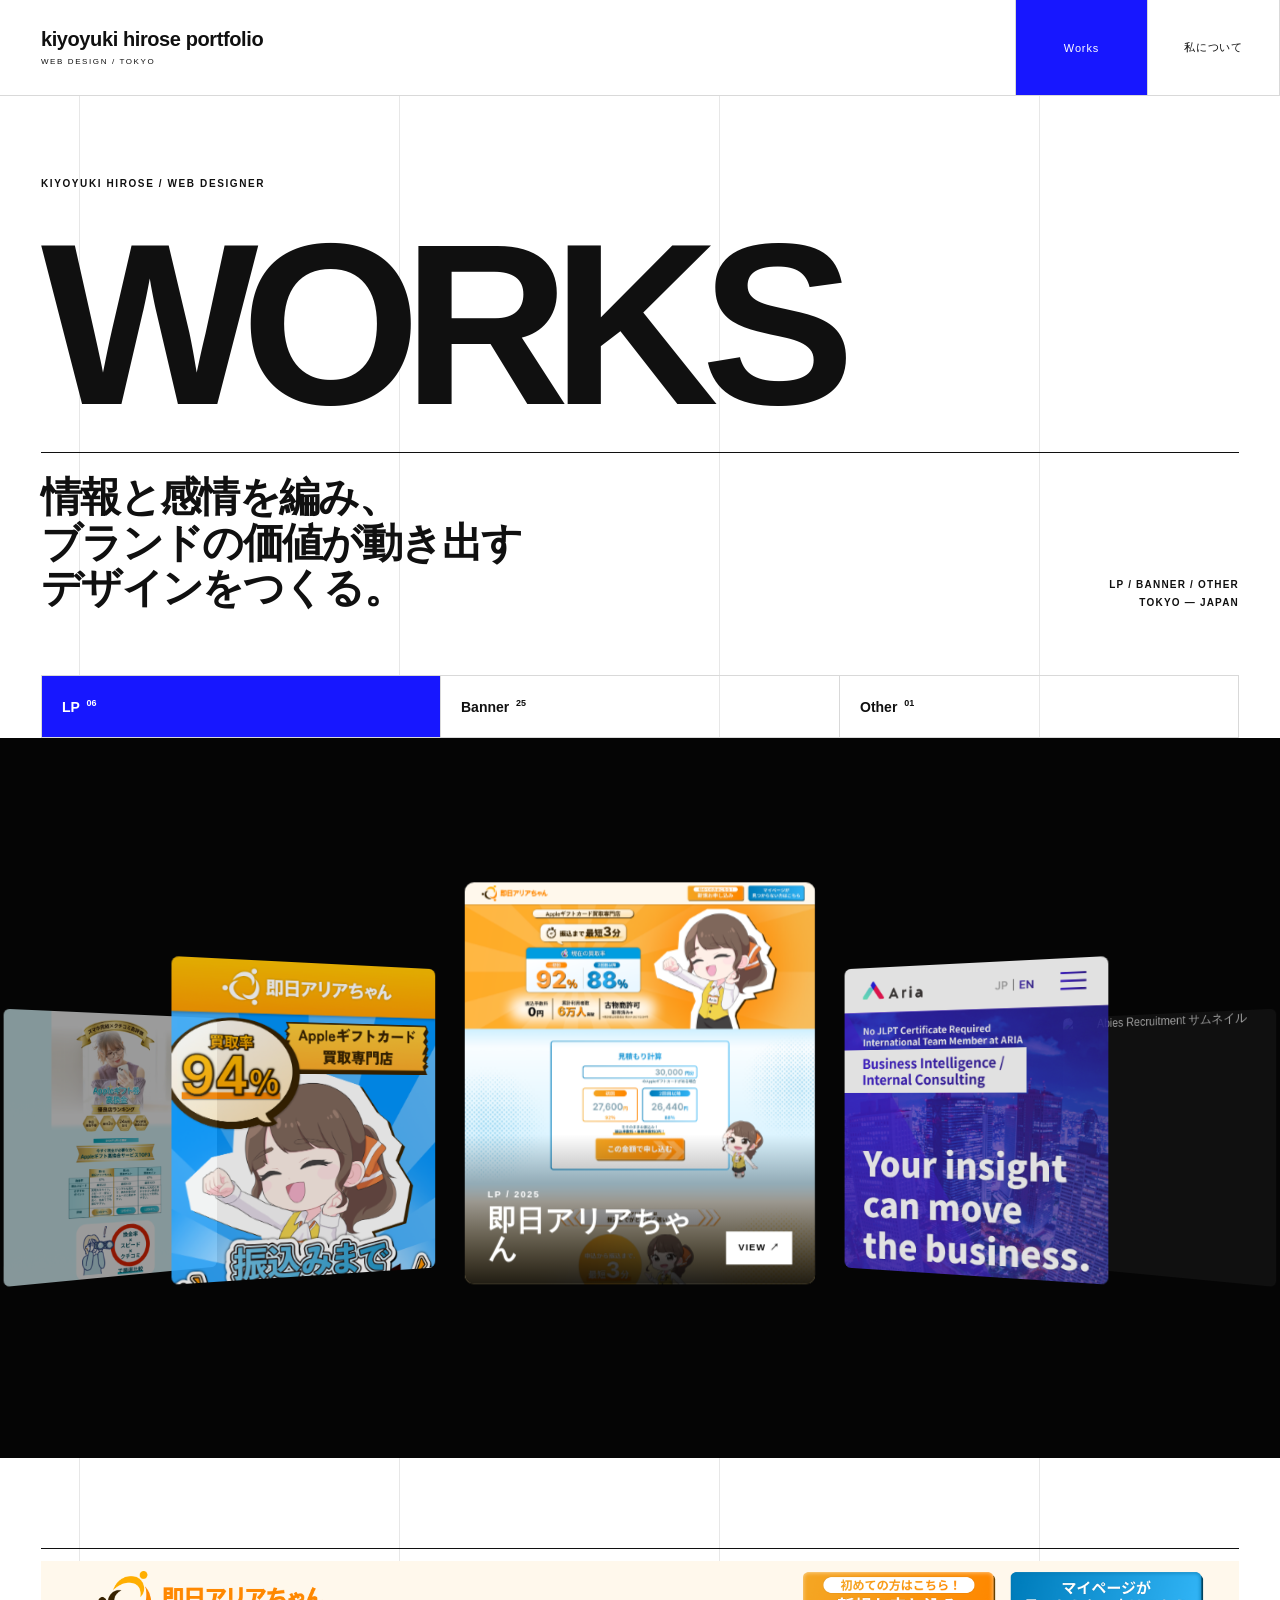
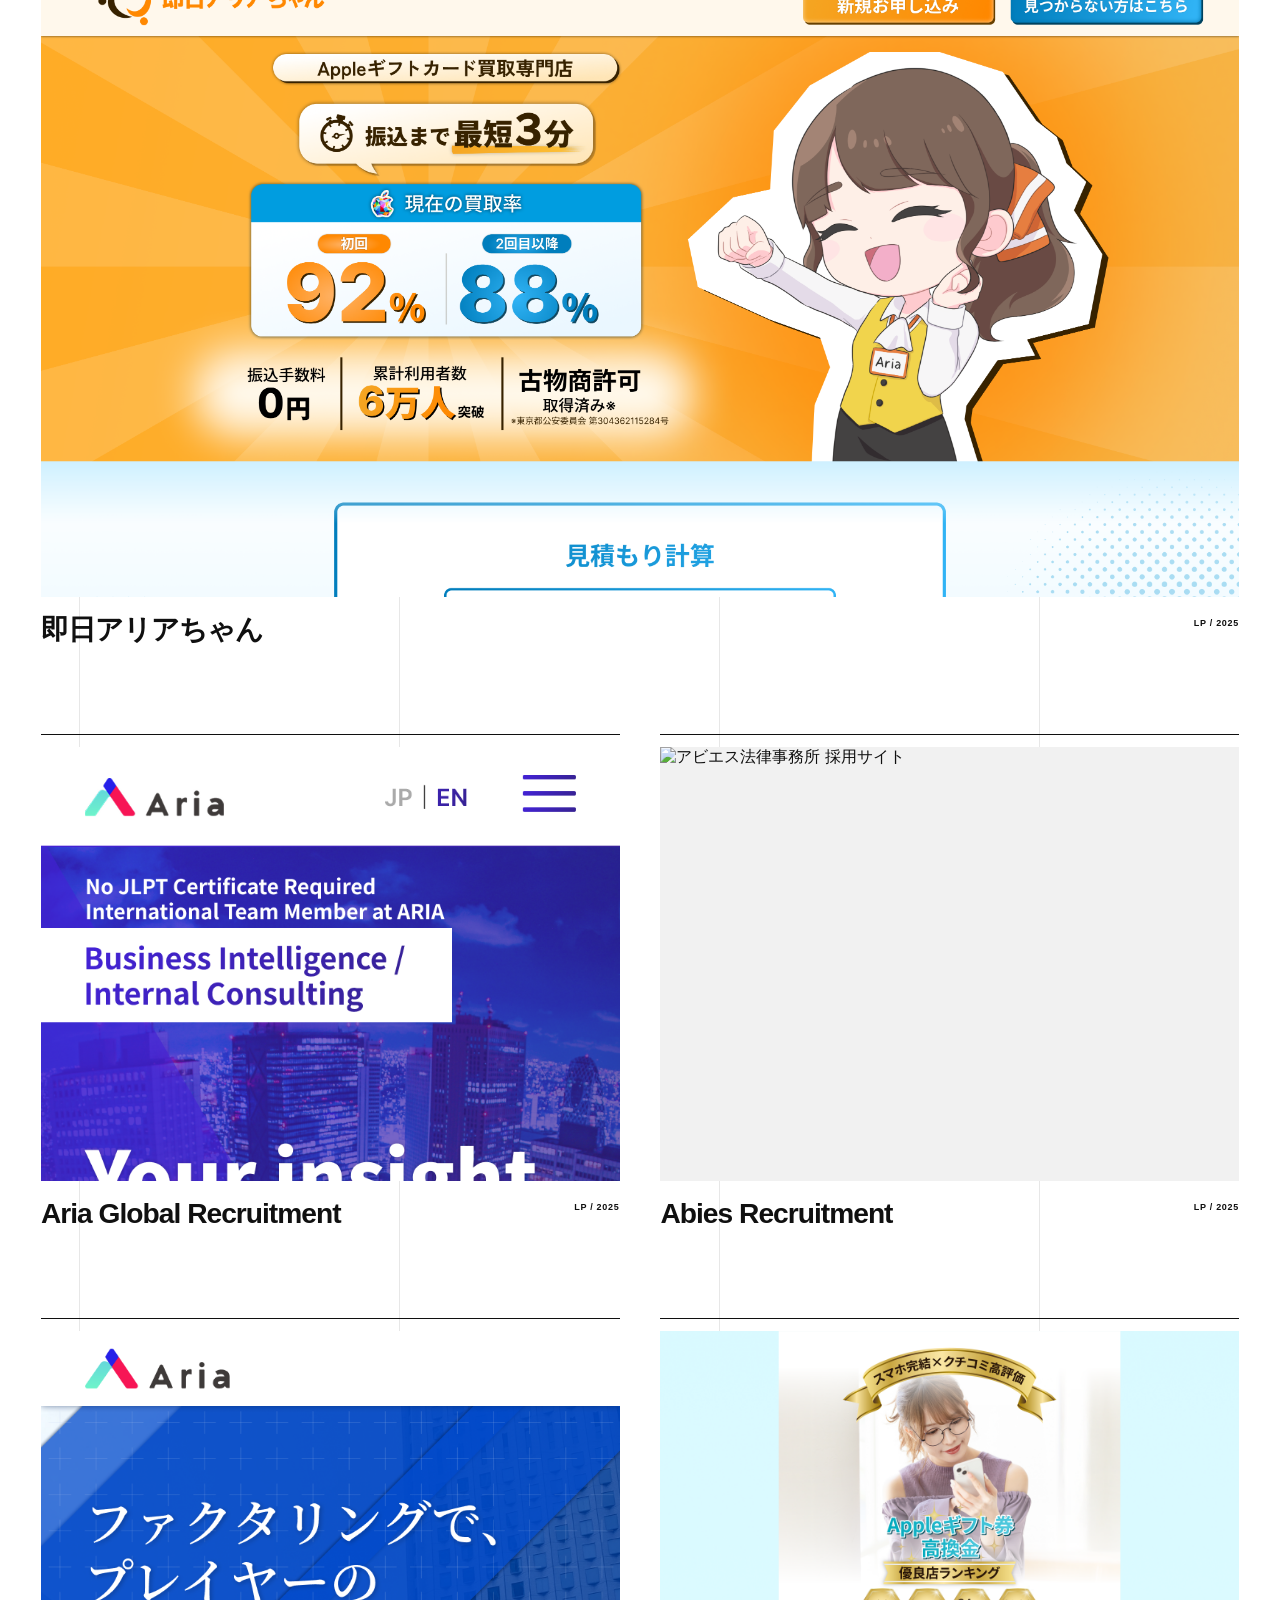
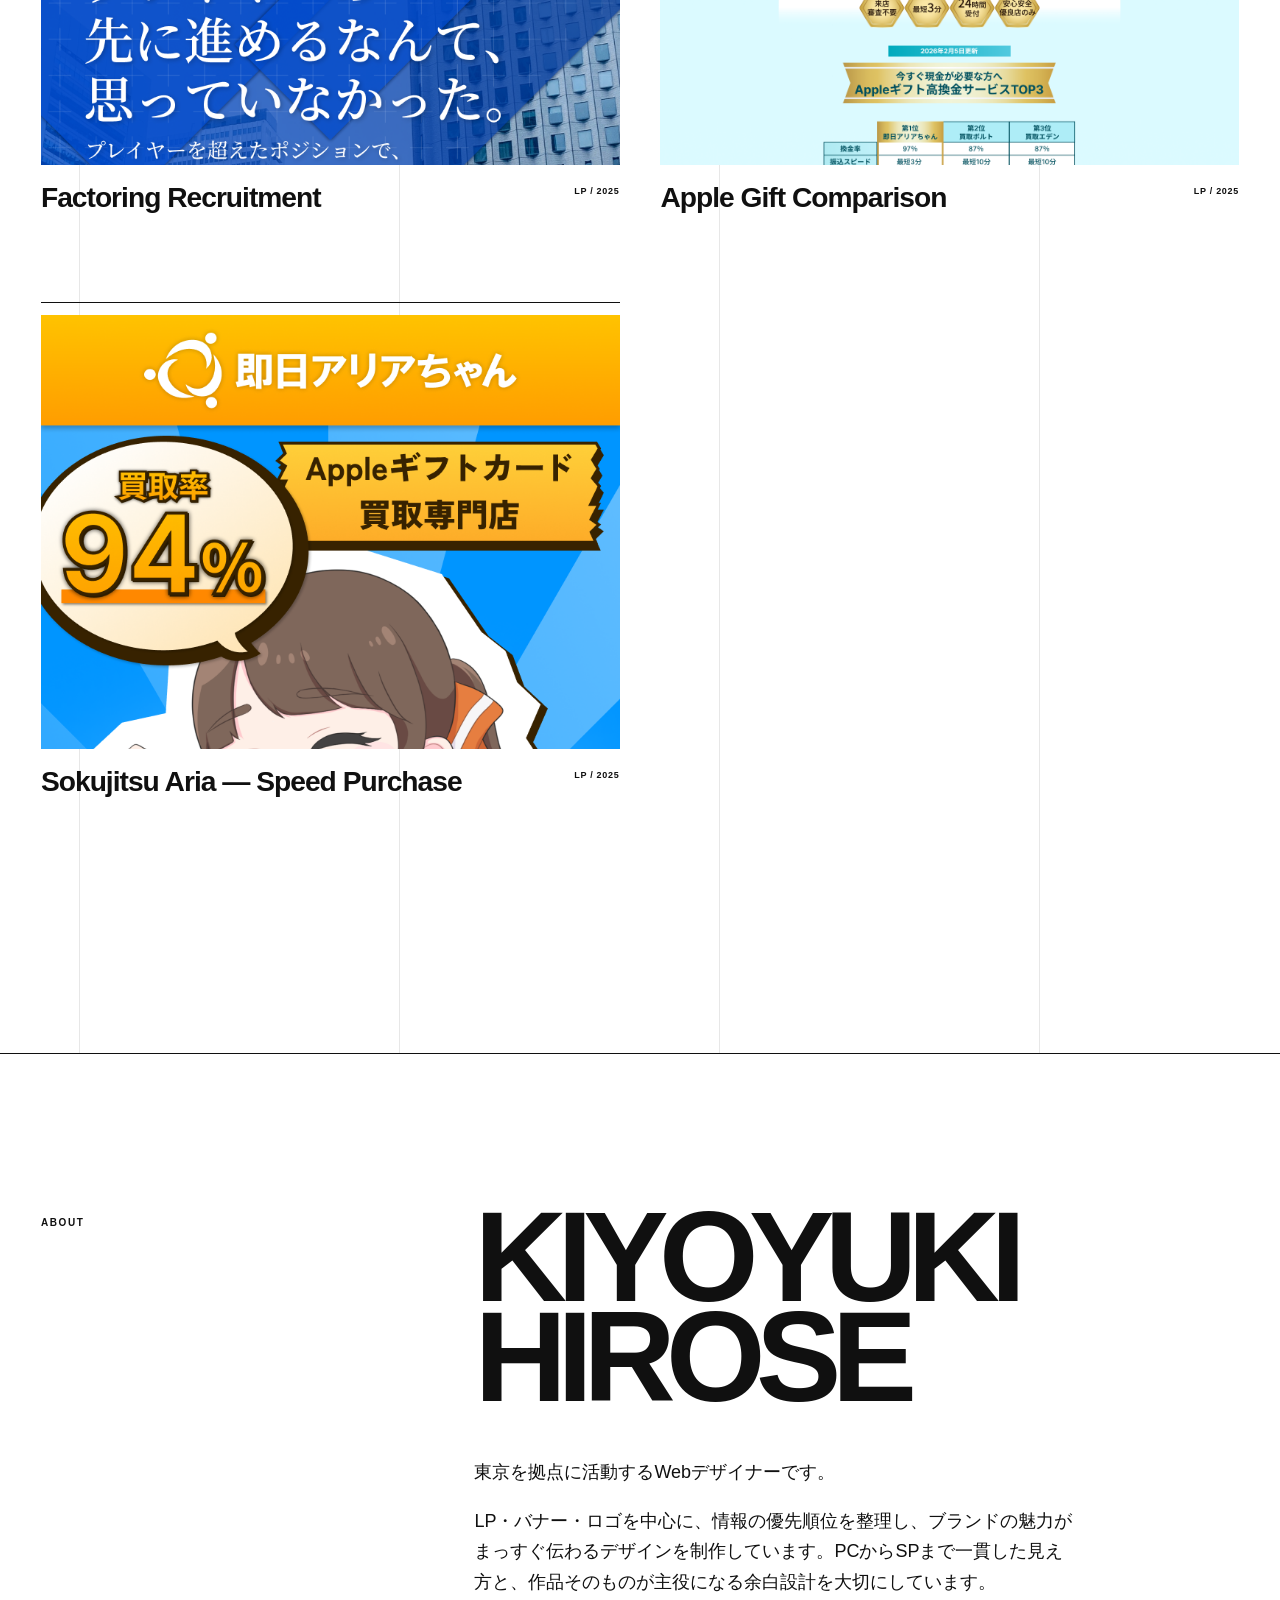
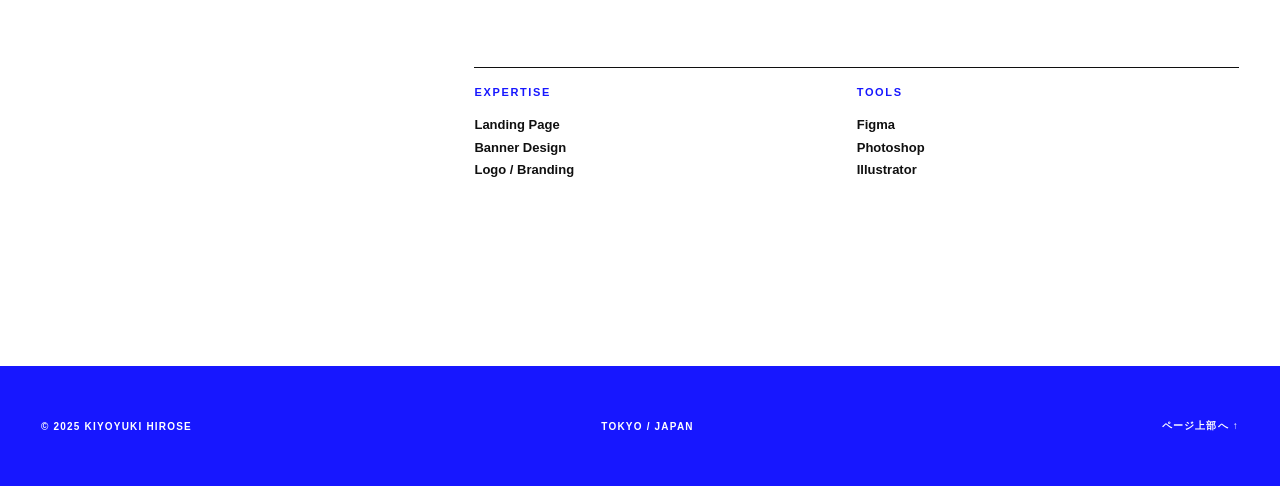
==== index.html @ 4542947b "Correct carousel perspective direction" ====
<!doctype html>
<html lang="ja">
<head>
  <meta charset="UTF-8">
  <meta name="viewport" content="width=device-width,initial-scale=1">
  <meta name="description" content="Kiyoyuki Hirose — Web Designer。LP・バナー・ロゴの制作実績。">
  <title>Kiyoyuki Hirose — Works</title>
  <link rel="stylesheet" href="assets/style.css?v=20260819-1">
</head>
<body id="top">
  <header class="site-header">
    <a class="wordmark" href="index.html">kiyoyuki hirose portfolio</a>
    <button class="menu-btn" aria-expanded="false" aria-controls="nav">メニュー</button>
    <nav id="nav"><a aria-current="page" href="#works">Works</a><a href="#about">私について</a></nav>
  </header>

  <main>
    <section class="page-title home-works-title" id="works">
      <p class="eyebrow">KIYOYUKI HIROSE / WEB DESIGNER</p>
      <h1>Works</h1>
      <div class="works-manifesto"><p>情報と感情を編み、<br>ブランドの価値が動き出す<br>デザインをつくる。</p><span>LP / BANNER / OTHER<br>TOKYO — JAPAN</span></div>
      <div class="filters" aria-label="作品カテゴリ">
        <button data-filter="lp">LP <sup>06</sup></button>
        <button type="button" data-show-banner aria-pressed="false">Banner <sup>25</sup></button>
        <button data-filter="other">Other <sup>01</sup></button>
      </div>
    </section>

    <section class="kinetic-showcase" data-kinetic-showcase aria-label="注目の制作実績"></section>

    <section class="work-grid" aria-label="制作実績一覧">
      <a class="work-card wide" data-category="lp" href="project.html"><div class="visual visual-lp"><img src="assets/images/apple-gift-lp-pc.png" alt="即日アリアちゃん ランディングページ"></div><div class="work-meta"><h2>即日アリアちゃん</h2><p>LP / 2025</p></div></a>
      <a class="work-card" data-category="lp" href="project-aria.html"><div class="visual visual-lp visual-aria-thumb"><img src="assets/images/aria-recruit-en.png" alt="Aria 外国人向け採用ランディングページ"></div><div class="work-meta"><h2>Aria Global Recruitment</h2><p>LP / 2025</p></div></a>
      <a class="work-card" data-category="banner" href="banner.html"><div class="visual visual-image"><img src="assets/images/law-office-banner.png" alt="アビエス法律事務所 バナー制作"></div><div class="work-meta"><h2>Abies Law Office</h2><p>Banner / 2025</p></div></a>
      <a class="work-card" data-category="lp" href="project-abies.html"><div class="visual visual-lp visual-abies-thumb"><img src="assets/images/abies-careers-top-pc.png" alt="アビエス法律事務所 採用サイト"></div><div class="work-meta"><h2>Abies Recruitment</h2><p>LP / 2025</p></div></a>
      <a class="work-card" data-category="lp" href="project-factoring.html"><div class="visual visual-lp"><img src="assets/images/aria-factoring-sp.png" alt="ファクタリング事業 採用LP"></div><div class="work-meta"><h2>Factoring Recruitment</h2><p>LP / 2025</p></div></a>
      <a class="work-card" data-category="lp" href="project-ranking.html"><div class="visual visual-lp"><img src="assets/images/apple-ranking-pc.png" alt="Appleギフト券買取サイト比較ランキングLP"></div><div class="work-meta"><h2>Apple Gift Comparison</h2><p>LP / 2025</p></div></a>
      <a class="work-card" data-category="lp" href="project-apple-speed.html"><div class="visual visual-lp"><img src="assets/images/apple-speed-sp.png" alt="即日アリアちゃん 最短3分買取LP"></div><div class="work-meta"><h2>Sokujitsu Aria — Speed Purchase</h2><p>LP / 2025</p></div></a>
      <a class="work-card" data-category="banner" href="banner.html"><div class="visual visual-jewelry"><span>LINE<br>OF LIGHT</span><small>ATELIER N°8</small></div><div class="work-meta"><h2>Banner Collection</h2><p>Banner / 2024</p></div></a>
      <a class="work-card" data-category="other" href="#about"><div class="visual visual-logo"><span>O / A</span><small>LOGO / OTHER</small></div><div class="work-meta"><h2>Logo / Other</h2><p>Other / 2022</p></div></a>
    </section>
    <section class="inline-banner-collection" id="banner-collection" data-inline-banner-collection hidden aria-label="Banner Collection"></section>

    <section class="section about home-about" id="about">
      <p class="eyebrow">ABOUT</p>
      <div>
        <h2>Kiyoyuki<br>Hirose</h2>
        <p>東京を拠点に活動するWebデザイナーです。</p>
        <p>LP・バナー・ロゴを中心に、情報の優先順位を整理し、ブランドの魅力がまっすぐ伝わるデザインを制作しています。PCからSPまで一貫した見え方と、作品そのものが主役になる余白設計を大切にしています。</p>
        <dl>
          <div><dt>EXPERTISE</dt><dd>Landing Page<br>Banner Design<br>Logo / Branding</dd></div>
          <div><dt>TOOLS</dt><dd>Figma<br>Photoshop<br>Illustrator</dd></div>
        </dl>
      </div>
    </section>
  </main>

  <footer><p>© 2025 KIYOYUKI HIROSE</p><p>TOKYO / JAPAN</p><a href="#top">ページ上部へ ↑</a></footer>
  <script src="assets/kinetic-showcase.js"></script>
  <script src="assets/banner-collection.js"></script>
  <script src="assets/script.js"></script>
</body>
</html>
---- assets/style.css ----
@import url('https://fonts.googleapis.com/css2?family=DM+Sans:wght@300;400;500&family=Italiana&display=swap');
:root{--paper:#f4f2ed;--ink:#121212;--line:#c8c5bd;--serif:'Italiana',serif;--sans:'DM Sans','Helvetica Neue',sans-serif}*{box-sizing:border-box}html{scroll-behavior:smooth}body{margin:0;background:var(--paper);color:var(--ink);font-family:var(--sans);font-weight:300}a{color:inherit;text-decoration:none}button{color:inherit;font:inherit}.site-header{height:88px;display:flex;align-items:center;justify-content:space-between;padding:0 3.2vw;border-bottom:1px solid var(--line);position:relative;z-index:20}.wordmark{font-size:13px;letter-spacing:.12em;font-weight:500}.site-header nav{display:flex;gap:36px;font-size:13px}.site-header nav a{position:relative}.site-header nav a:after{content:'';position:absolute;left:0;right:100%;bottom:-5px;border-bottom:1px solid;transition:.3s}.site-header nav a:hover:after,.site-header nav a[aria-current]:after{right:0}.menu-btn{display:none;border:0;background:none}.eyebrow{font-size:11px;letter-spacing:.18em;text-transform:uppercase}.hero{min-height:calc(100vh - 88px);padding:8vh 3.2vw 4vh;display:flex;flex-direction:column;justify-content:space-between}.hero h1,.page-title h1,.project-head h1{font-family:var(--serif);font-weight:400;font-size:clamp(76px,11.2vw,180px);line-height:.78;letter-spacing:-.045em;margin:0}.hero h1 em,.project-head h1 em,.banner-title h1 em,.contact h2 em{font-weight:400}.hero-foot{display:flex;justify-content:space-between;align-items:end;font-size:14px;line-height:1.7}.hero-foot span{text-align:right;font-size:11px;letter-spacing:.08em}.section{padding:14vh 3.2vw}.section-head{display:flex;justify-content:space-between;align-items:end;margin-bottom:44px}.section-head h2{font:400 clamp(34px,4vw,60px)/1 var(--serif);margin:0}.text-link{font-size:12px;border-bottom:1px solid;padding-bottom:4px}.visual{position:relative;overflow:hidden;display:flex;align-items:center;justify-content:center;min-height:300px;transition:filter .4s}.featured-work:hover .visual,.work-pair a:hover .visual,.work-card:hover .visual{filter:brightness(.92)}.visual span{font-family:var(--serif);font-size:clamp(58px,9vw,150px);line-height:.8;letter-spacing:-.04em}.visual small{position:absolute;bottom:7%;left:6%;font-size:10px;letter-spacing:.22em}.visual-cosme{background:#d8cdc0;color:#27221d}.visual-hotel{background:#222321;color:#e9e5db}.visual-fashion{background:#b7bdad;color:#141714;justify-content:flex-start;padding-left:9%}.visual-food{background:#8f3028;color:#f0dfc7}.visual-jewelry{background:#d2c7a4;color:#29241e}.visual-logo{background:#ece9e1;color:#1b1b1b;border:1px solid var(--line)}.featured-work .visual{aspect-ratio:16/8}.work-meta{display:flex;justify-content:space-between;align-items:baseline;padding:15px 0 50px}.work-meta h2,.work-meta h3{font:400 20px var(--serif);margin:0}.work-meta p{font-size:11px;letter-spacing:.08em}.work-pair{display:grid;grid-template-columns:1.1fr .9fr;gap:2vw}.work-pair .visual{aspect-ratio:4/3}.about{border-top:1px solid var(--line);display:grid;grid-template-columns:1fr 2fr;gap:4vw}.about h2{font:400 clamp(52px,7vw,110px)/.9 var(--serif);margin:0 0 50px}.about>div>p{max-width:600px;font-size:15px;line-height:2}.about dl{display:grid;grid-template-columns:1fr 1fr;margin-top:70px;border-top:1px solid var(--line)}.about dl div{padding-top:18px}.about dt{font-size:11px;text-transform:uppercase;letter-spacing:.15em}.about dd{margin:16px 0;font-size:13px;line-height:1.7}.contact{background:#121212;color:#eeeae1;padding:12vh 3.2vw}.contact h2{font:400 clamp(52px,9vw,140px)/.85 var(--serif);margin:70px 0}.contact>a{font-size:clamp(18px,2vw,30px);border-bottom:1px solid}.contact-note{font-size:12px;margin-top:35px;color:#a9a69f}footer{display:grid;grid-template-columns:1fr 1fr auto;padding:35px 3.2vw;font-size:10px;letter-spacing:.12em;border-top:1px solid var(--line)}.page-title{padding:14vh 3.2vw 8vh}.page-title h1{margin:5vh 0 8vh}.filters{display:flex;gap:30px;border-bottom:1px solid var(--line)}.filters button,.device-switch button{border:0;background:none;padding:15px 0;cursor:pointer;opacity:.45}.filters button.active,.device-switch button.active{opacity:1;border-bottom:1px solid}.filters sup{font-size:8px}.work-grid{padding:0 3.2vw 12vh;display:grid;grid-template-columns:1fr 1fr;gap:2vw}.work-card.wide{grid-column:1/-1}.work-card .visual{aspect-ratio:4/3}.work-card.wide .visual{aspect-ratio:2/1}.work-card.hidden{display:none}.project-head{padding:13vh 3.2vw 7vh}.project-head h1{font-size:clamp(65px,9vw,140px);line-height:.85;margin:5vh 0}.project-facts{display:grid;grid-template-columns:repeat(3,1fr);max-width:800px;margin-left:auto;border-top:1px solid var(--line);padding-top:16px}.project-facts span{font-size:9px;text-transform:uppercase;letter-spacing:.15em}.project-facts p{font-size:12px;line-height:1.6}.project-hero{height:78vh}.case-text{padding:14vh 3.2vw;display:grid;grid-template-columns:1.3fr 1fr;gap:10vw}.case-text h2{font:400 clamp(35px,4vw,60px)/1.15 var(--serif)}.case-text h3{font-size:11px;text-transform:uppercase;letter-spacing:.15em;margin:0 0 15px;border-top:1px solid var(--line);padding-top:15px}.case-text>div:last-child p{font-size:13px;line-height:1.9;margin:0 0 50px}.full-view{padding:10vh 3.2vw;background:#e8e5de}.device-switch{display:flex;gap:20px}.page-mock{width:100%;max-width:1200px;margin:auto;background:#f5f1e9;box-shadow:0 10px 50px #2222;transition:width .4s}.page-mock.sp{width:390px}.page-mock section{min-height:70vh;padding:8%;display:flex;flex-direction:column;justify-content:center;align-items:center;text-align:center;border-bottom:1px solid #bbb}.page-mock section:nth-child(1){background:#cfc2b3}.page-mock section:nth-child(2){background:#ede9df}.page-mock section:nth-child(3){background:#c3b4a0}.page-mock section:nth-child(4){background:#252521;color:white}.page-mock b{font:80px var(--serif)}.page-mock h3{font:400 clamp(35px,6vw,90px)/.9 var(--serif);margin:30px}.page-mock p,.page-mock small{font-size:10px;letter-spacing:.2em}.product-shape{width:120px;height:280px;border-radius:60px 60px 15px 15px;background:#eee5d8;border:1px solid #9f9384}.next-project{padding:10vh 3.2vw;display:flex;justify-content:space-between;align-items:center}.next-project span{font-size:10px;letter-spacing:.15em}.next-project a{font:400 clamp(40px,7vw,100px) var(--serif)}.next-project i{font:300 20px var(--sans)}.banner-title{display:grid;grid-template-columns:2fr 1fr;align-items:end}.banner-title .eyebrow{grid-column:1/-1}.banner-title h1{font-size:clamp(70px,10vw,150px);line-height:.8}.banner-title>p:last-child{font-size:13px;line-height:1.9;max-width:400px}.banner-grid{padding:0 3.2vw 12vh;display:grid;grid-template-columns:repeat(12,1fr);gap:2vw;align-items:start}.banner-item{border:0;padding:0;cursor:zoom-in;min-height:380px;position:relative;display:flex;align-items:center;justify-content:center;overflow:hidden}.banner-item span{font:400 clamp(45px,7vw,100px)/.8 var(--serif);text-align:left}.banner-item small{position:absolute;bottom:8%;left:8%;letter-spacing:.2em}.banner-item.tall{grid-column:span 7;aspect-ratio:4/5}.banner-item.square{grid-column:span 5;aspect-ratio:1}.banner-item.wide{grid-column:3/span 8;aspect-ratio:16/9}.banner-modal{width:min(1100px,92vw);max-height:90vh;padding:0;border:0;background:var(--paper);color:var(--ink)}.banner-modal::backdrop{background:#111c}.modal-close{position:fixed;right:4vw;top:3vh;background:none;color:white;border:0;z-index:3;cursor:pointer}.modal-visual{height:50vh;display:flex;align-items:center;justify-content:center}.modal-visual span{font:80px/.8 var(--serif)}.modal-copy{padding:45px}.modal-copy h2{font:400 clamp(30px,4vw,55px) var(--serif)}.modal-copy dl{display:grid;grid-template-columns:1fr 1fr;gap:25px}.modal-copy dl div{border-top:1px solid var(--line);padding-top:12px}.modal-copy dt{font-size:10px;letter-spacing:.15em}.modal-copy dd{font-size:13px;line-height:1.7;margin:10px 0}
@media(max-width:700px){.site-header{height:66px;padding:0 20px}.menu-btn{display:block}.site-header nav{display:none;position:absolute;top:66px;left:0;right:0;background:var(--paper);padding:30px 20px;border-bottom:1px solid;flex-direction:column}.site-header nav.open{display:flex}.hero{min-height:calc(100svh - 66px);padding:7vh 20px 25px}.hero h1{font-size:18.3vw;line-height:.82}.hero-foot{align-items:start}.hero-foot span{display:none}.section{padding:90px 20px}.section-head{align-items:start}.section-head h2{font-size:38px}.featured-work .visual,.work-pair .visual{aspect-ratio:4/5}.work-pair{grid-template-columns:1fr}.visual span{font-size:20vw}.work-meta{display:block;padding-bottom:35px}.work-meta h2,.work-meta h3{font-size:19px}.about{grid-template-columns:1fr;gap:40px}.about h2{font-size:15vw}.about dl{grid-template-columns:1fr}.contact{padding:90px 20px}.contact h2{font-size:15vw;margin:50px 0 70px}footer{padding:30px 20px;grid-template-columns:1fr auto}footer p:nth-child(2){display:none}.page-title{padding:90px 20px 50px}.page-title h1{font-size:24vw}.filters{gap:18px;overflow:auto}.filters button{white-space:nowrap}.work-grid{padding:0 20px 80px;grid-template-columns:1fr;gap:10px}.work-card.wide{grid-column:auto}.work-card .visual,.work-card.wide .visual{aspect-ratio:4/5}.project-head{padding:90px 20px 50px}.project-head h1{font-size:17vw}.project-facts{grid-template-columns:1fr 1fr;gap:20px}.project-facts div:last-child{display:none}.project-hero{height:70vh}.case-text{padding:90px 20px;grid-template-columns:1fr;gap:60px}.case-text h2{font-size:38px}.full-view{padding:80px 20px;overflow:hidden}.full-view .section-head{display:block}.device-switch{margin-top:20px}.page-mock.pc{width:750px;transform-origin:top left}.page-mock.sp{width:100%}.page-mock section{min-height:75vh}.page-mock h3{font-size:38px}.next-project{padding:70px 20px;display:block}.next-project a{display:block;margin-top:25px}.banner-title{display:block}.banner-title h1{font-size:20vw;margin-bottom:60px}.banner-grid{padding:0 20px 80px;display:block}.banner-item{width:100%;margin-bottom:20px;min-height:0}.banner-item.tall{aspect-ratio:4/5}.banner-item.square{aspect-ratio:1}.banner-item.wide{aspect-ratio:4/3}.banner-item span{font-size:18vw}.modal-visual{height:40vh}.modal-copy{padding:28px 20px}.modal-copy dl{grid-template-columns:1fr}}
@media(prefers-reduced-motion:reduce){html{scroll-behavior:auto}*{transition:none!important}}

/* Full-size LP artwork */
.lp-image-stage{width:100%;margin:auto;display:flex;justify-content:center;align-items:flex-start;transition:max-width .4s ease}.lp-image-stage.pc{max-width:1440px}.lp-image-stage.sp{max-width:390px}.lp-image{display:block;width:100%;height:auto;box-shadow:0 14px 55px #2222}.lp-image-sp{display:none}.lp-image-stage.sp .lp-image-pc{display:none}.lp-image-stage.sp .lp-image-sp{display:block}
@media(max-width:700px){.full-view{overflow:visible}.lp-image-stage.pc,.lp-image-stage.sp{width:100%;max-width:100%}}

/* Supplied banner artwork */
.banner-artwork{background:#0b0b0b}.banner-item>img{display:block;width:100%;height:100%;object-fit:cover}.modal-visual:has(img){height:auto;max-height:72vh;background:#0b0b0b}.modal-visual>img{display:block;width:auto;max-width:100%;height:auto;max-height:72vh;object-fit:contain}
.visual-image{background:#111}.visual-image>img{display:block;width:100%;height:100%;object-fit:contain}
.visual-lp{background:#fff}.visual-lp>img{display:block;width:100%;height:100%;object-fit:cover;object-position:center top}

/* Conversion-focused home */
.nav-contact{border-bottom:1px solid;padding-bottom:5px}.hero-conversion{min-height:calc(100svh - 88px)}.hero-status{display:flex;justify-content:space-between;align-items:center}.hero-status>p:last-child,.availability{font-size:11px;letter-spacing:.08em}.hero-status i,.availability i{display:inline-block;width:7px;height:7px;border-radius:50%;background:#57815d;margin-right:9px}.hero-offer{gap:40px}.hero-lead{font:400 24px/1.35 var(--serif);margin:0 0 12px}.hero-offer>div:first-child>p:last-child{max-width:480px;margin:0}.hero-actions{display:flex;gap:10px}.button-primary,.button-secondary{min-width:190px;padding:18px 20px;border:1px solid var(--ink);display:flex;justify-content:space-between;align-items:center;font-size:11px;letter-spacing:.04em;transition:.25s}.button-primary{background:var(--ink);color:var(--paper)}.button-primary:hover{background:transparent;color:var(--ink)}.button-secondary:hover{background:var(--ink);color:var(--paper)}.trust-strip{min-height:58px;padding:0 3.2vw;border-top:1px solid var(--line);border-bottom:1px solid var(--line);display:grid;grid-template-columns:repeat(4,1fr);align-items:center;font-size:10px;letter-spacing:.1em;text-transform:uppercase}.trust-strip p:not(:last-child){border-right:1px solid var(--line)}.trust-strip p:not(:first-child){padding-left:2vw}.works-preview .section-head>div h2{margin-top:18px}.premium-work .visual{aspect-ratio:16/8.5}.project-index{font-size:11px}.results-section{padding:13vh 3.2vw;border-top:1px solid var(--line)}.results-intro{display:grid;grid-template-columns:1.4fr .6fr;gap:8vw;align-items:end;margin:55px 0 90px}.results-intro h2{font:400 clamp(48px,7vw,105px)/.9 var(--serif);margin:0}.results-intro h2 em{font-weight:400}.results-intro>p{font-size:14px;line-height:1.9;margin:0}.value-grid{display:grid;grid-template-columns:repeat(3,1fr);border-top:1px solid var(--line)}.value-grid article{padding:22px 3vw 0 0}.value-grid article:not(:last-child){border-right:1px solid var(--line)}.value-grid article:not(:first-child){padding-left:3vw}.value-grid span{font-size:10px;letter-spacing:.12em}.value-grid h3{font:400 31px var(--serif);margin:50px 0 18px}.value-grid p{font-size:13px;line-height:1.8;max-width:270px}.about-trust .about-lead{font:400 24px/1.5 var(--serif);margin-bottom:20px}.trust-details{margin-top:70px}.trust-details dl{grid-template-columns:repeat(3,1fr)}.trust-details blockquote{font:400 clamp(24px,3vw,42px)/1.35 var(--serif);margin:80px 0 0;padding:45px 0 0;border-top:1px solid var(--line);max-width:900px}.trust-details cite{display:block;font:300 10px var(--sans);letter-spacing:.12em;margin-top:28px;text-transform:uppercase}.contact-conversion{padding-top:10vh}.contact-top{display:flex;justify-content:space-between}.contact-conversion h2{margin-bottom:10vh}.contact-grid{display:grid;grid-template-columns:1.2fr .8fr;gap:12vw;border-top:1px solid #444;padding-top:35px}.contact-grid>div:first-child>p{font-size:14px;line-height:1.9;max-width:520px;color:#bdb9b1}.contact-mail{display:flex;justify-content:space-between;font-size:clamp(18px,2.2vw,32px)!important;margin-top:50px;padding-bottom:12px}.contact-facts p{display:flex;justify-content:space-between;gap:30px;font-size:12px;border-bottom:1px solid #444;padding:0 0 17px;margin:0 0 17px}.contact-facts span{color:#888;font-size:10px;letter-spacing:.12em;text-transform:uppercase}
@media(max-width:700px){.hero-conversion{min-height:calc(100svh - 66px)}.hero-status>p:last-child{display:none}.hero-offer{display:block}.hero-lead{font-size:21px}.hero-actions{margin-top:30px;display:block}.button-primary,.button-secondary{width:100%;margin-top:8px}.trust-strip{padding:18px 20px;grid-template-columns:1fr 1fr;gap:16px 8px}.trust-strip p{margin:0!important;padding:0!important;border:0!important;font-size:8px}.premium-work .visual{aspect-ratio:4/5}.results-section{padding:90px 20px}.results-intro{grid-template-columns:1fr;gap:35px;margin:45px 0 70px}.results-intro h2{font-size:14vw}.value-grid{grid-template-columns:1fr}.value-grid article,.value-grid article:not(:first-child){border-right:0;border-bottom:1px solid var(--line);padding:25px 0}.value-grid h3{margin:35px 0 14px}.trust-details dl{grid-template-columns:1fr}.trust-details blockquote{font-size:28px;margin-top:55px}.contact-grid{grid-template-columns:1fr;gap:65px}.contact-mail{font-size:18px!important}.contact-facts p{display:block}.contact-facts span{display:block;margin-bottom:8px}}

/* Banner projects grouped by campaign */
.banner-projects{padding:0 3.2vw 12vh}.banner-project{padding:8vh 0 12vh;border-top:1px solid var(--line)}.banner-project-head{display:flex;justify-content:space-between;align-items:end;margin-bottom:45px}.banner-project-head h2{font:400 clamp(30px,4vw,58px)/1 var(--serif);margin:16px 0 0}.banner-project-head>p{font-size:10px;letter-spacing:.1em;text-transform:uppercase}.variant-grid{display:grid;gap:2vw;align-items:start}.variants-2{grid-template-columns:1fr 1fr}.variants-4{grid-template-columns:1fr 1fr}.variants-feature{grid-template-columns:minmax(280px,62%);justify-content:center}.banner-projects .banner-item{width:100%;min-height:0;padding:0;border:0;background:#dedbd4;cursor:zoom-in;overflow:hidden;display:block}.banner-projects .banner-item img{display:block;width:100%;height:100%;object-fit:contain;transition:transform .5s ease,filter .5s ease}.banner-projects .banner-item:hover img{transform:scale(1.012);filter:brightness(.94)}.variant-square{aspect-ratio:1}.variant-portrait{aspect-ratio:2161/3841}.variant-wide{aspect-ratio:2200/1170}.modal-visual{background:#171717}.modal-visual>img{background:#171717}
.banner-projects .banner-item.crop-frame img{transform:scale(1.022)}.banner-projects .banner-item.crop-frame:hover img{transform:scale(1.034)}.banner-projects .banner-item.variant-wide.crop-frame img{transform:scale(1.05)}.banner-projects .banner-item.variant-wide.crop-frame:hover img{transform:scale(1.064)}.modal-visual.crop-frame{overflow:hidden}.modal-visual.crop-frame>img{transform:scale(1.022)}.modal-visual.crop-frame.crop-frame-wide>img{transform:scale(1.05)}
@media(max-width:700px){.banner-projects{padding:0 20px 80px}.banner-project{padding:60px 0 80px}.banner-project-head{display:block;margin-bottom:28px}.banner-project-head>p{margin-top:15px}.variant-grid,.variants-2,.variants-4,.variants-feature{grid-template-columns:1fr;gap:14px}.variant-portrait{width:78%!important;margin:auto}.banner-modal{width:94vw}.modal-visual>img{max-height:60vh}.modal-copy dl{grid-template-columns:1fr}}
@media(min-width:701px){.banner-projects{max-width:1320px;margin:0 auto}.banner-project-head{max-width:1180px;margin-left:auto;margin-right:auto}.banner-projects .variants-2{max-width:920px;margin-left:auto;margin-right:auto}.banner-projects .variants-4{max-width:1180px;margin-left:auto;margin-right:auto;grid-template-columns:repeat(3,1fr);gap:22px}.banner-projects .variants-feature{max-width:560px;margin-left:auto;margin-right:auto;grid-template-columns:1fr}}

/* Aria recruitment LP */
.visual-aria{background:#4021ce;align-items:flex-start}.visual-aria>img{display:block;width:100%;height:100%;object-fit:cover;object-position:center top}.visual-aria-thumb>img{object-position:center top}.aria-full-view .section-head{align-items:flex-end}.aria-view-tabs{display:flex;gap:22px;flex-wrap:wrap}.aria-view-tabs button{border:0;background:none;padding:12px 0;cursor:pointer;opacity:.45;font-size:12px}.aria-view-tabs button.active{opacity:1;border-bottom:1px solid}.aria-view-stage{width:390px;max-width:100%;margin:0 auto}.aria-view-stage img{display:block;width:100%;height:auto;box-shadow:0 14px 55px #2222}.aria-view-stage img[hidden]{display:none}
@media(max-width:700px){.aria-full-view .section-head{display:block}.aria-view-tabs{margin-top:26px;gap:0;flex-wrap:nowrap;overflow-x:auto;border-bottom:1px solid var(--line)}.aria-view-tabs button{flex:0 0 auto;margin-right:20px;white-space:nowrap}.aria-view-stage{width:100%}}

.visual-abies{background:#4f9200;align-items:flex-start}.visual-abies>img,.visual-abies-thumb>img{display:block;width:100%;height:100%;object-fit:cover;object-position:center top}.abies-full-view .section-head{align-items:flex-end}.abies-device-tabs{display:flex;gap:22px}.abies-device-tabs button{border:0;background:none;padding:12px 0;cursor:pointer;opacity:.45;font-size:12px}.abies-device-tabs button.active{opacity:1;border-bottom:1px solid}.abies-page-select-wrap{display:none}.abies-page-tabs{display:grid;grid-template-columns:repeat(3,1fr);max-width:960px;margin:0 auto 50px;border-top:1px solid var(--line);border-left:1px solid var(--line)}.abies-page-tabs button{border:0;border-right:1px solid var(--line);border-bottom:1px solid var(--line);background:transparent;padding:16px 18px;cursor:pointer;font-size:12px;letter-spacing:.04em}.abies-page-tabs button.active{background:var(--ink);color:var(--paper)}.abies-project-stage{width:100%;margin:0 auto;transition:max-width .35s ease}.abies-project-stage.pc{max-width:1400px}.abies-project-stage.sp{max-width:390px}.abies-project-stage img{display:block;width:100%;height:auto;box-shadow:0 14px 55px #2222}
@media(max-width:700px){.abies-full-view .section-head{display:block}.abies-device-tabs{margin-top:24px}.abies-page-tabs{display:none}.abies-page-select-wrap{display:block;margin:0 0 34px}.abies-page-select-wrap span{display:block;margin-bottom:10px;font-size:10px;letter-spacing:.16em}.abies-page-select-wrap select{width:100%;height:52px;padding:0 46px 0 16px;border:1px solid var(--ink);border-radius:0;background:var(--paper);color:var(--ink);font-size:14px;appearance:auto}.abies-project-stage.pc,.abies-project-stage.sp{max-width:100%}}

.single-lp-stage{max-width:390px}
.home-works-title{padding-top:10vh}.home-about{border-top:1px solid var(--line)}
@media(max-width:700px){.home-works-title{padding-top:70px}}
.filters a{padding:15px 0;opacity:.45;white-space:nowrap}.filters a:hover,.filters a:focus-visible{opacity:1;border-bottom:1px solid}
.inline-banner-collection[hidden],.work-grid[hidden]{display:none}.inline-banner-collection{padding-top:0}.filters [data-show-banner].active{opacity:1;border-bottom:1px solid}
.scroll-top-button{position:fixed;right:24px;bottom:24px;z-index:50;width:62px;height:62px;border:1px solid var(--ink);background:var(--paper);color:var(--ink);font-size:10px;letter-spacing:.1em;cursor:pointer;opacity:0;visibility:hidden;transform:translateY(10px);transition:opacity .25s,transform .25s,visibility .25s}.scroll-top-button.visible{opacity:1;visibility:visible;transform:translateY(0)}.scroll-top-button:hover{background:var(--ink);color:var(--paper)}@media(max-width:700px){.scroll-top-button{right:14px;bottom:14px;width:52px;height:52px}}
@media(max-width:700px){.wordmark{font-size:10px;letter-spacing:.08em}}

/* Block-inspired editorial direction */
:root{--paper:#fff;--ink:#101010;--line:#d9d9d9;--accent:#1717ff;--serif:Arial,'Helvetica Neue',sans-serif;--sans:Arial,'Helvetica Neue',sans-serif}
body{font-weight:400;background-color:var(--paper);background-image:linear-gradient(90deg,transparent calc(25% - 1px),#e7e7e7 calc(25% - 1px),#e7e7e7 25%,transparent 25%);background-size:25vw 100%;background-position:0 0}
.site-header{height:96px;padding:0 0 0 3.2vw;background:#fff;border-color:var(--line);position:relative}
.wordmark{align-self:stretch;display:flex;flex-direction:column;justify-content:center;font-size:20px;font-weight:700;line-height:1;letter-spacing:-.02em;text-transform:none}
.wordmark:after{content:'WEB DESIGN / TOKYO';font-size:8px;font-weight:500;letter-spacing:.2em;margin-top:9px}
.site-header nav{height:100%;gap:0;border-left:1px solid var(--line)}
.site-header nav a{min-width:132px;padding:0 26px;display:flex;align-items:center;justify-content:center;border-right:1px solid var(--line);font-size:11px;letter-spacing:.08em}
.site-header nav a:after{display:none}.site-header nav a:hover,.site-header nav a[aria-current]{background:var(--accent);color:#fff}
.eyebrow{font-size:10px;font-weight:700;letter-spacing:.16em}
.page-title{min-height:calc(82vh - 96px);padding:8vh 3.2vw 0;display:grid;grid-template-columns:1fr 1fr;grid-template-rows:auto 1fr auto auto;column-gap:3.2vw}
.page-title>.eyebrow{grid-column:1/-1}.page-title h1{grid-column:1/-1;align-self:center;margin:4vh 0 2vh;font-size:clamp(112px,18vw,290px);font-weight:700;line-height:.72;letter-spacing:-.075em;text-transform:uppercase}
.works-manifesto{grid-column:1/-1;display:grid;grid-template-columns:1fr 1fr;gap:3.2vw;align-items:end;margin:2vh 0 7vh;padding-top:22px;border-top:1px solid var(--ink)}
.works-manifesto p{margin:0;font-size:clamp(23px,3.2vw,52px);font-weight:700;line-height:1.12;letter-spacing:-.04em}.works-manifesto span{justify-self:end;text-align:right;font-size:10px;font-weight:700;line-height:1.8;letter-spacing:.12em}
.filters{grid-column:1/-1;gap:0;border-top:1px solid var(--line);border-bottom:1px solid var(--line)}
.filters button,.filters a{flex:1;padding:22px 20px;border-right:1px solid var(--line);text-align:left;font-size:14px;font-weight:700;opacity:1;transition:background .25s,color .25s}.filters button:first-child,.filters a:first-child{border-left:1px solid var(--line)}
.filters button:hover,.filters a:hover,.filters button.active,.filters [data-show-banner].active{background:var(--accent);color:#fff;border-bottom:0}.filters sup{font-size:9px;margin-left:3px}
.work-grid{padding:7vw 3.2vw 13vw;grid-template-columns:repeat(12,1fr);gap:0 3.2vw}
.work-card{grid-column:span 6;border-top:1px solid var(--ink);padding-top:12px}.work-card.wide{grid-column:1/-1}.work-card .visual{aspect-ratio:4/3;min-height:0;background:#f1f1f1}.work-card.wide .visual{aspect-ratio:16/8.5}.work-card .visual img{transition:transform .7s cubic-bezier(.2,.75,.2,1)}.work-card:hover .visual img{transform:scale(1.025)}
.work-meta{padding:18px 0 7vw;align-items:start}.work-meta h2,.work-meta h3{font-family:var(--sans);font-size:clamp(22px,2.2vw,36px);font-weight:700;line-height:1.05;letter-spacing:-.035em}.work-meta p{margin-top:3px;font-size:9px;font-weight:700}
.about{padding:12vw 3.2vw;background:#fff;grid-template-columns:1fr 2fr;border-top:1px solid var(--ink)}.about h2{font-size:clamp(72px,10vw,160px);font-weight:700;line-height:.78;letter-spacing:-.075em;text-transform:uppercase}.about>div>p{font-size:18px;font-weight:500;line-height:1.7}.about dl{border-color:var(--ink)}.about dt{color:var(--accent);font-weight:700}.about dd{font-weight:700}
footer{min-height:120px;align-items:center;background:var(--accent);color:#fff;border:0;font-weight:700}
.banner-projects{padding-left:3.2vw;padding-right:3.2vw}.banner-project{padding-top:10vh;border-color:var(--ink)}.banner-project-head h2{font-family:var(--sans);font-weight:700;letter-spacing:-.045em}.banner-project-head .eyebrow{color:var(--accent)}.banner-project-head>p{font-weight:700}.variant-grid{gap:1.6vw}.banner-projects .banner-item{background:#eee}
.project-head h1,.banner-title h1,.next-project a,.case-text h2,.section-head h2{font-family:var(--sans);font-weight:700;letter-spacing:-.055em}.project-head>.eyebrow,.banner-title>.eyebrow{color:var(--accent)}
.full-view{background:#f4f4f4}.device-switch button.active,.aria-view-tabs button.active,.abies-device-tabs button.active{background:var(--accent);color:#fff;border:0;padding-left:16px;padding-right:16px}.abies-page-tabs button.active{background:var(--accent)}
.scroll-top-button{border:0;background:var(--accent);color:#fff;font-weight:700}.scroll-top-button:hover{background:#000;color:#fff}
@media(max-width:700px){body{background-image:linear-gradient(90deg,transparent calc(50% - 1px),#ececec calc(50% - 1px),#ececec 50%,transparent 50%);background-size:50vw 100%}.site-header{height:76px;padding-left:20px}.wordmark{font-size:15px}.wordmark:after{font-size:6px}.menu-btn{display:block;width:76px;height:76px;background:var(--accent);color:#fff;border:0;font-size:10px;font-weight:700}.site-header nav{top:76px;height:auto;padding:0;background:#fff;border-top:1px solid var(--line)}.site-header nav a{min-height:58px;justify-content:flex-start;border-bottom:1px solid var(--line);border-right:0}.page-title{min-height:auto;padding:72px 20px 0;display:block}.page-title h1{font-size:23vw;line-height:.74;margin:55px 0 65px}.works-manifesto{display:block;margin-bottom:55px}.works-manifesto p{font-size:8.1vw}.works-manifesto span{display:block;margin-top:35px;text-align:left}.filters{display:grid;grid-template-columns:repeat(3,1fr);overflow:visible}.filters button,.filters a{padding:18px 10px;font-size:12px}.work-grid{padding:55px 20px 100px;display:block}.work-card{display:block;padding-top:10px}.work-card .visual,.work-card.wide .visual{aspect-ratio:4/5}.work-meta{display:flex;padding:15px 0 70px}.work-meta h2{font-size:24px}.about{padding:100px 20px;display:block}.about h2{font-size:18vw}.about>div>p{font-size:16px}.banner-projects{padding-left:20px;padding-right:20px}.banner-project-head h2{font-size:34px}.variant-grid{gap:16px}footer{min-height:100px}}

/* Kinetic featured works */
.kinetic-showcase{position:relative;height:min(720px,72vw);min-height:560px;overflow:hidden;background:#050505;color:#fff;isolation:isolate}
.kinetic-stage{position:absolute;inset:0}
.kinetic-slide{position:absolute;inset:0;display:grid;grid-template-columns:minmax(0,1fr) minmax(360px,.9fr) minmax(0,1fr);gap:24px;align-items:center;padding:72px 3.2vw 96px;opacity:0;visibility:hidden;transform:translate3d(8%,0,0);transition:opacity .75s ease,transform .9s cubic-bezier(.22,.75,.16,1),visibility 0s .9s;pointer-events:none}
.kinetic-slide.is-active{z-index:2;opacity:1;visibility:visible;transform:translate3d(0,0,0);transition-delay:0s;pointer-events:auto}
.kinetic-slide.is-leaving{z-index:1;opacity:0;visibility:visible;transform:translate3d(-8%,0,0)}
.kinetic-panel{margin:0;min-width:0;height:min(470px,48vw);overflow:hidden;background:#171717}
.kinetic-panel-visual{position:relative;box-shadow:0 28px 70px #0009;transition:transform 1.1s cubic-bezier(.2,.8,.2,1)}
.kinetic-panel-visual:after{content:'';position:absolute;inset:0;border:1px solid #fff2;pointer-events:none}
.kinetic-panel-visual img{display:block;width:100%;height:100%;object-fit:cover;object-position:center top;filter:saturate(.94)}
.kinetic-panel-left{transform:perspective(1100px) rotateY(8deg) rotateZ(3.5deg) translateX(-4%)}
.kinetic-panel-right{transform:perspective(1100px) rotateY(-8deg) rotateZ(-3.5deg) translateX(4%)}
.kinetic-slide.is-active .kinetic-panel-left{transform:perspective(1100px) rotateY(5deg) rotateZ(2.5deg) translateX(0)}
.kinetic-slide.is-active .kinetic-panel-right{transform:perspective(1100px) rotateY(-5deg) rotateZ(-2.5deg) translateX(0)}
.kinetic-panel-copy{display:flex;flex-direction:column;justify-content:space-between;padding:28px;background:#8dbcf4;color:#050505;border-radius:8px}
.kinetic-count,.kinetic-label{margin:0;font-size:9px;font-weight:700;letter-spacing:.15em}.kinetic-label{margin-top:36px;font-size:12px;letter-spacing:.04em}
.kinetic-panel-copy h2{max-width:480px;margin:8px 0 0;font-size:clamp(32px,3.5vw,58px);line-height:.94;letter-spacing:-.06em}
.kinetic-copy{max-width:330px;margin:22px 0 0;font-size:13px;line-height:1.55}
.kinetic-panel-copy>a{align-self:flex-start;display:flex;gap:26px;align-items:center;padding:14px 18px;background:#050505;color:#fff;font-size:12px;font-weight:700;transition:background .25s,color .25s}
.kinetic-panel-copy>a:hover,.kinetic-panel-copy>a:focus-visible{background:#fff;color:#050505;outline:0}
.kinetic-controls{position:absolute;z-index:5;left:3.2vw;right:3.2vw;bottom:26px;display:grid;grid-template-columns:1fr auto 1fr;align-items:center;font-size:8px;font-weight:700;letter-spacing:.16em}
.kinetic-controls>p{margin:0}.kinetic-dots{display:flex;gap:7px}.kinetic-dots button{width:38px;height:22px;padding:10px 0;border:0;background:none;cursor:pointer}.kinetic-dots span{display:block;height:2px;background:#fff4;transition:background .25s,transform .25s}.kinetic-dots button[aria-pressed="true"] span{background:#fff;transform:scaleY(2)}
.kinetic-toggle{justify-self:end;padding:8px 0;border:0;border-bottom:1px solid #fff;background:none;color:#fff;font-size:8px;font-weight:700;letter-spacing:.16em;cursor:pointer}
@media(max-width:700px){.kinetic-showcase{height:590px;min-height:0}.kinetic-slide{display:block;padding:54px 0 80px}.kinetic-panel{position:absolute;height:400px;top:64px}.kinetic-panel-copy{z-index:3;left:11vw;width:78vw;padding:22px}.kinetic-panel-left,.kinetic-panel-right{z-index:1;width:56vw;opacity:.72}.kinetic-panel-left{left:-34vw;transform:rotate(4deg)}.kinetic-panel-right{right:-34vw;transform:rotate(-4deg)}.kinetic-slide.is-active .kinetic-panel-left{transform:rotate(2.5deg) translateX(5vw)}.kinetic-slide.is-active .kinetic-panel-right{transform:rotate(-2.5deg) translateX(-5vw)}.kinetic-panel-copy h2{font-size:10vw}.kinetic-copy{font-size:12px}.kinetic-label{margin-top:30px;font-size:10px}.kinetic-panel-copy>a{padding:13px 15px}.kinetic-controls{left:20px;right:20px;bottom:22px;grid-template-columns:1fr auto}.kinetic-controls>p{display:none}.kinetic-toggle{grid-column:2}.kinetic-dots{grid-row:1;grid-column:1;justify-self:start}.kinetic-dots button{width:28px}}
@media(prefers-reduced-motion:reduce){.kinetic-slide,.kinetic-panel-visual{transition:none}.kinetic-dots button{width:44px}}

/* Thumbnail-only center card and category-linked carousel */
.kinetic-panel-center{position:relative;display:block;color:#fff;border-radius:8px;box-shadow:0 34px 90px #000c;transform:scale(1.035);transition:transform 1s cubic-bezier(.2,.8,.2,1)}
.kinetic-slide.is-active .kinetic-panel-center{transform:scale(1)}
.kinetic-panel-center>img{display:block;width:100%;height:100%;object-fit:cover;object-position:center top;transition:transform .8s cubic-bezier(.2,.8,.2,1),filter .5s}
.kinetic-panel-center:hover>img{transform:scale(1.025);filter:brightness(.82)}
.kinetic-caption{position:absolute;left:0;right:0;bottom:0;display:grid;grid-template-columns:1fr auto;gap:7px 18px;align-items:end;padding:70px 24px 22px;background:linear-gradient(transparent,#000d);color:#fff}
.kinetic-caption small{grid-column:1/-1;font-size:8px;font-style:normal;font-weight:700;letter-spacing:.16em}.kinetic-caption strong{font-size:clamp(22px,2.1vw,36px);line-height:1;letter-spacing:-.045em}.kinetic-caption i{font-size:24px;font-style:normal;font-weight:400}
@media(max-width:700px){.kinetic-panel-center{z-index:3;left:11vw;width:78vw}.kinetic-panel-center>img{object-position:center top}.kinetic-caption{padding:65px 18px 18px}.kinetic-caption strong{font-size:24px}.kinetic-caption i{font-size:20px}}

/* Five-card orbital carousel */
.kinetic-stage{perspective:1500px}
.kinetic-carousel-card{--x:0px;--y:0px;--z:0px;--ry:0deg;--r:0deg;--s:.9;position:absolute;left:50%;top:50%;width:clamp(300px,24vw,440px);height:clamp(340px,27.5vw,510px);overflow:hidden;border-radius:8px;background:#171717;opacity:0;z-index:0;transform:translate(-50%,-50%) translate3d(calc(var(--x) + var(--drag-x,0px)),var(--y),var(--z)) rotateY(var(--ry)) rotateZ(var(--r)) scale(var(--s));transform-origin:50% 100%;transition:transform .95s cubic-bezier(.22,.78,.18,1),opacity .55s ease,filter .55s ease;pointer-events:none;will-change:transform;backface-visibility:hidden}
.kinetic-carousel-card[data-slot="-2"]{--x:-45vw;--y:20px;--z:-150px;--ry:48deg;--r:0deg;--s:.82;opacity:.6;z-index:1;pointer-events:auto}
.kinetic-carousel-card[data-slot="-1"]{--x:-27vw;--y:10px;--z:-70px;--ry:32deg;--r:0deg;--s:.93;opacity:.88;z-index:2;pointer-events:auto}
.kinetic-carousel-card[data-slot="0"]{--x:0px;--y:0px;--z:80px;--ry:0deg;--r:0deg;--s:1.08;opacity:1;z-index:4;pointer-events:auto}
.kinetic-carousel-card[data-slot="1"]{--x:27vw;--y:10px;--z:-70px;--ry:-32deg;--r:0deg;--s:.93;opacity:.88;z-index:2;pointer-events:auto}
.kinetic-carousel-card[data-slot="2"]{--x:45vw;--y:20px;--z:-150px;--ry:-48deg;--r:0deg;--s:.82;opacity:.6;z-index:1;pointer-events:auto}
.kinetic-card-image{display:block;width:100%;height:100%;padding:0;border:0;background:#171717;cursor:pointer}.kinetic-card-image img{display:block;width:100%;height:100%;object-fit:cover;object-position:center top;transition:filter .35s,transform .65s cubic-bezier(.2,.8,.2,1)}
.kinetic-carousel-card[data-slot="0"] .kinetic-card-image:hover img{filter:brightness(.82);transform:scale(1.02)}
.kinetic-card-caption{position:absolute;left:0;right:0;bottom:0;display:grid;grid-template-columns:1fr auto;gap:6px 18px;align-items:end;padding:48px 20px 17px;background:linear-gradient(transparent,#000d);color:#fff;opacity:0;transform:translateY(8px);transition:opacity .35s .35s,transform .45s .3s;pointer-events:none}
.kinetic-carousel-card[data-slot="0"] .kinetic-card-caption{opacity:1;transform:translateY(0)}.kinetic-card-caption small{grid-column:1/-1;font-size:8px;font-weight:700;letter-spacing:.16em}.kinetic-card-caption strong{font-size:clamp(22px,2vw,34px);line-height:1;letter-spacing:-.045em}.kinetic-card-caption a{align-self:end;padding:9px 11px;background:#fff;color:#050505;font-size:8px;font-weight:700;letter-spacing:.12em;pointer-events:auto}.kinetic-card-caption>span{width:1px}
@media(max-width:700px){.kinetic-showcase{height:500px}.kinetic-carousel-card{top:50%;width:70vw;height:350px}.kinetic-carousel-card[data-slot="-2"],.kinetic-carousel-card[data-slot="2"]{opacity:0;pointer-events:none}.kinetic-carousel-card[data-slot="-1"]{--x:-66vw;--y:10px;--z:-70px;--ry:30deg;--r:0deg;--s:.9;opacity:.7}.kinetic-carousel-card[data-slot="0"]{--x:0px;--y:0px;--z:55px;--ry:0deg;--r:0deg;--s:1.06}.kinetic-carousel-card[data-slot="1"]{--x:66vw;--y:10px;--z:-70px;--ry:-30deg;--r:0deg;--s:.9;opacity:.7}.kinetic-card-caption{padding:44px 16px 15px}.kinetic-card-caption strong{font-size:22px}.kinetic-card-caption a{padding:8px 9px}}
@media(prefers-reduced-motion:reduce){.kinetic-carousel-card,.kinetic-card-caption{transition:none}}
.kinetic-showcase{touch-action:pan-y;cursor:grab}.kinetic-stage{touch-action:pan-y;user-select:none}.kinetic-showcase.is-dragging{cursor:grabbing}.kinetic-showcase.is-dragging .kinetic-carousel-card{transition:none}.kinetic-showcase:focus-visible{outline:3px solid var(--accent);outline-offset:-3px}
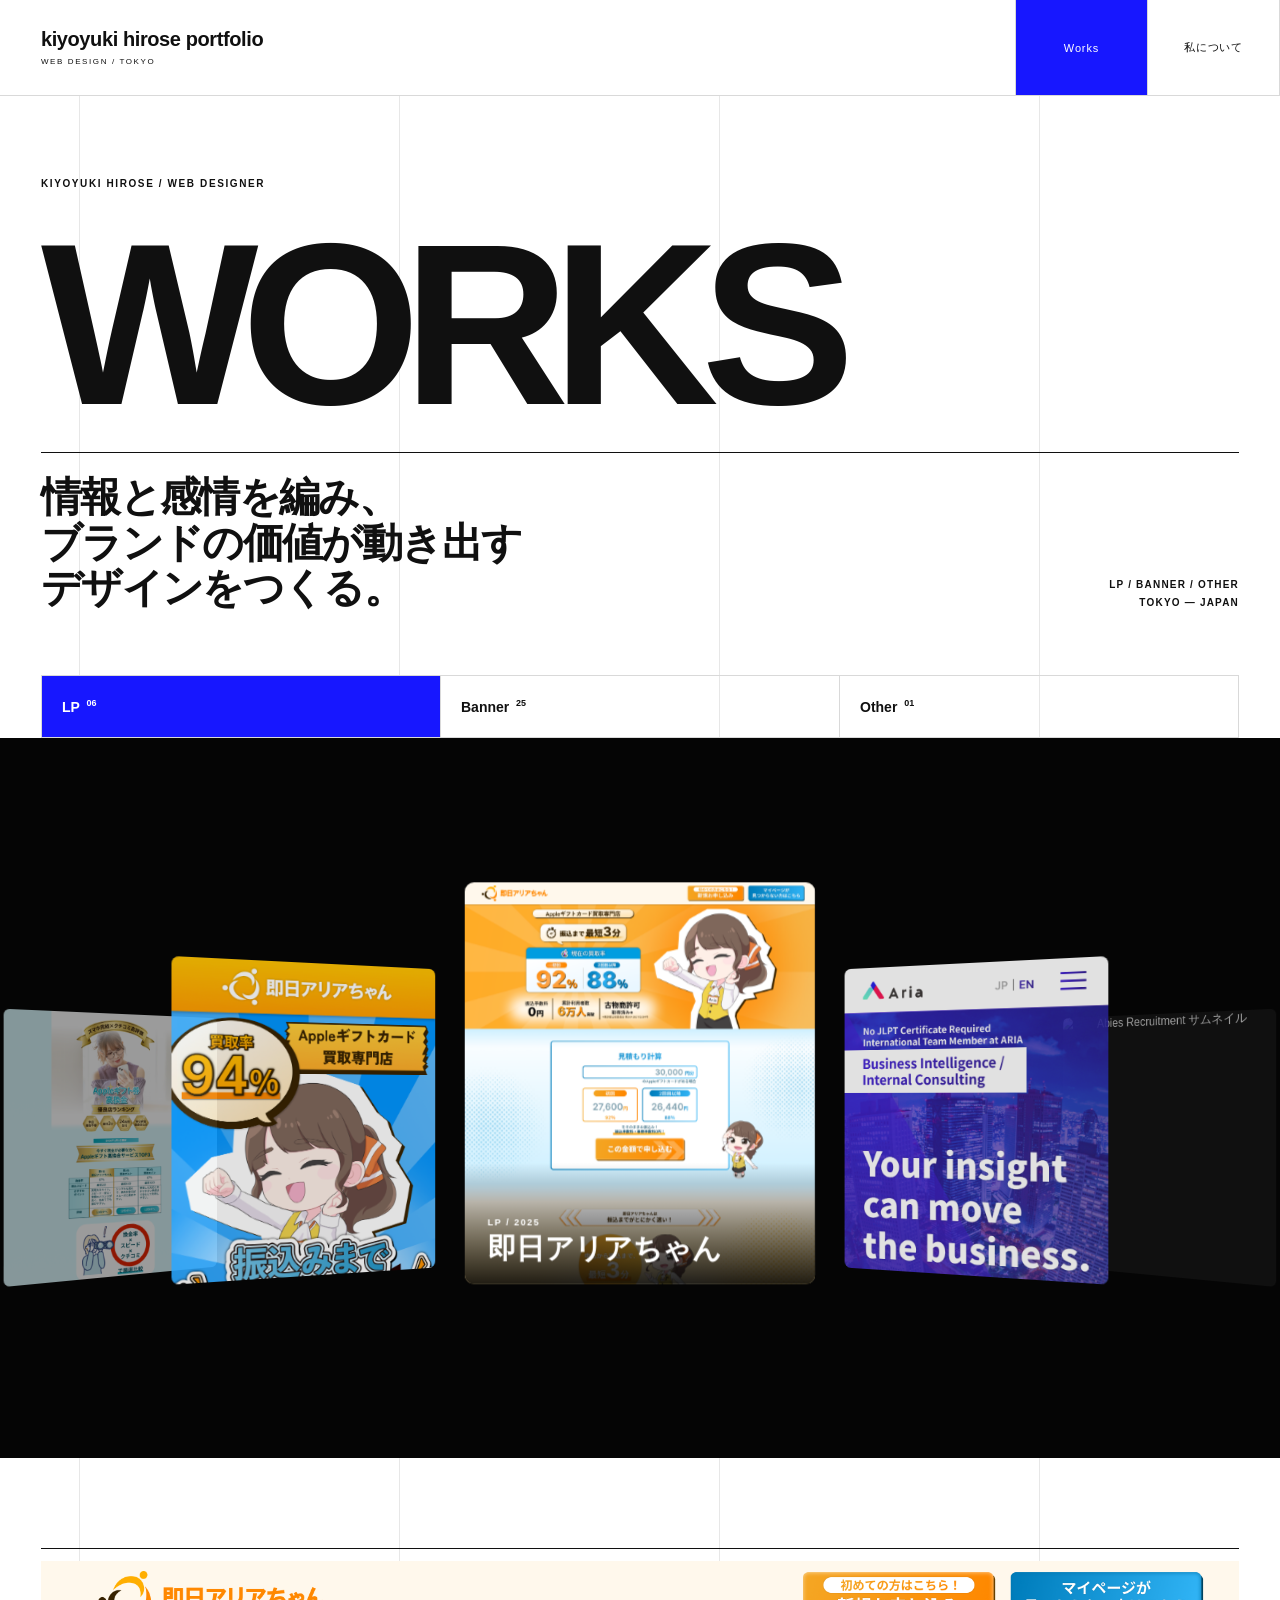
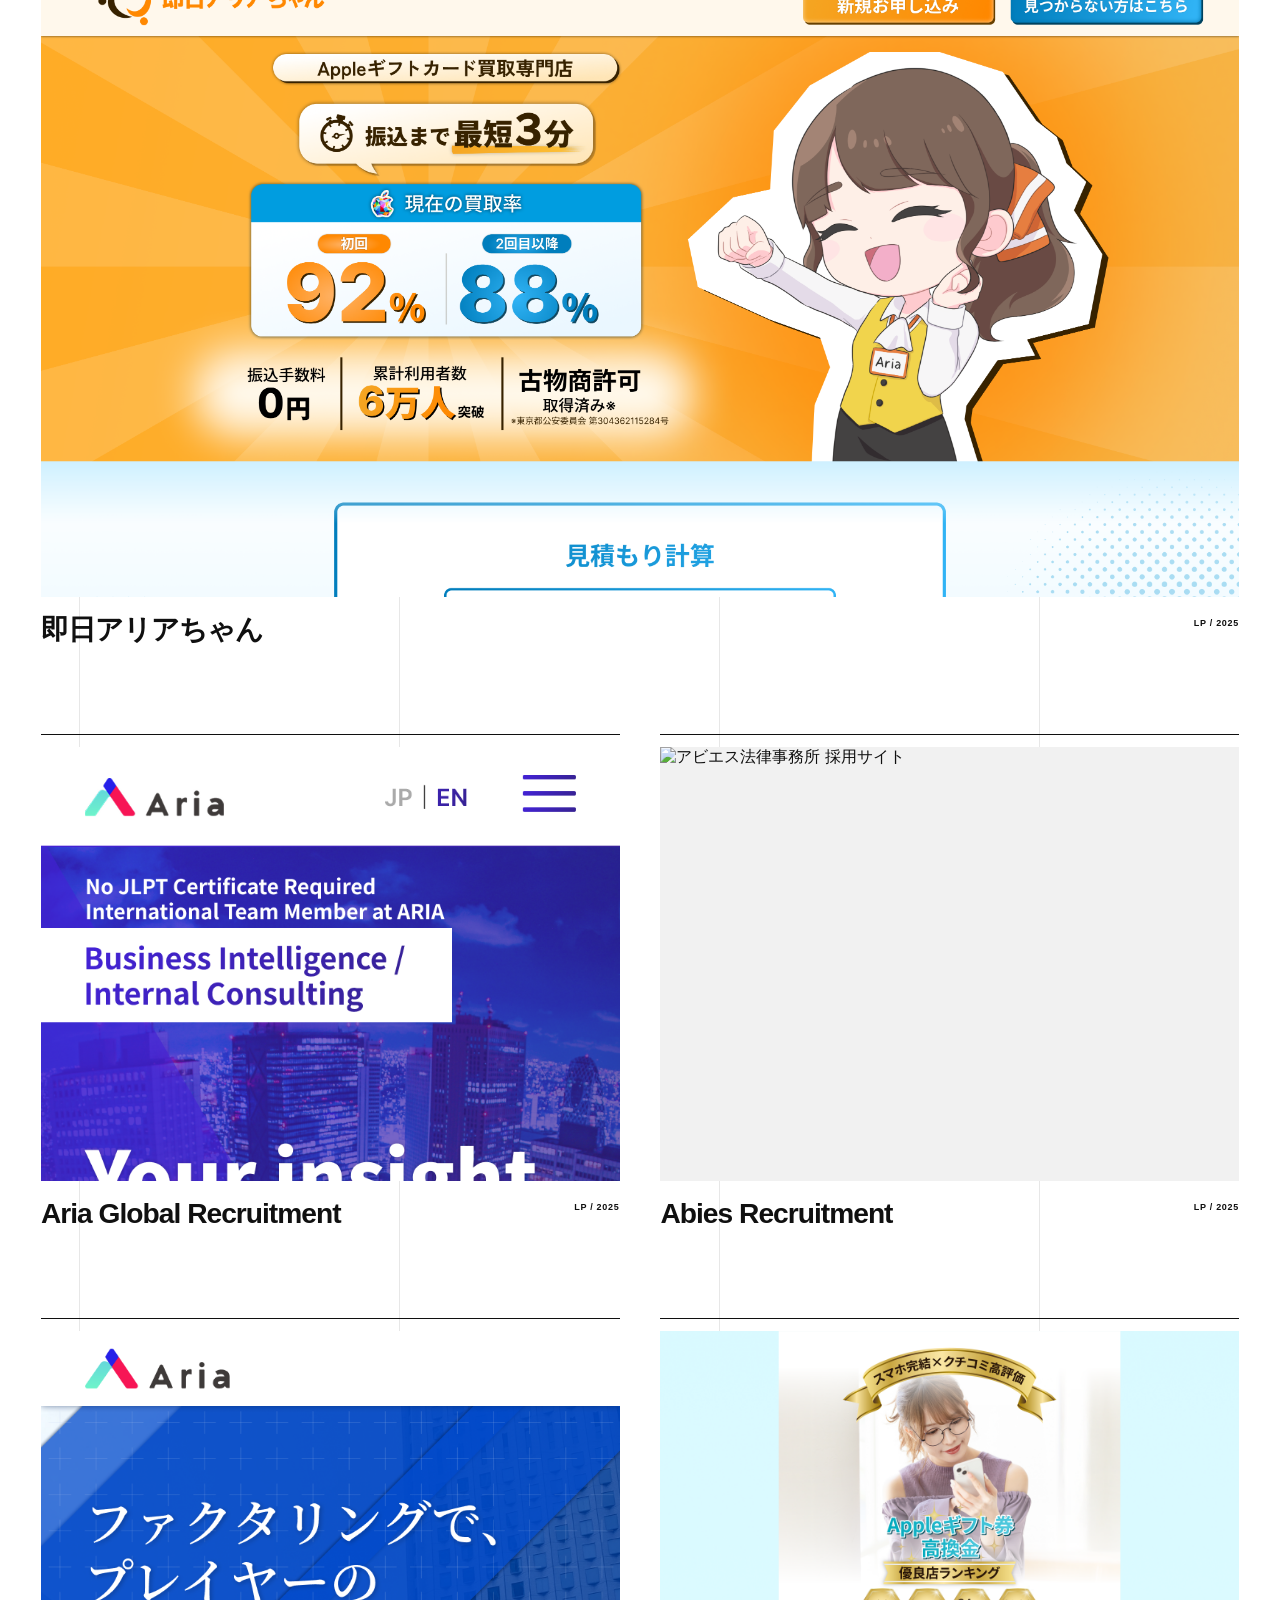
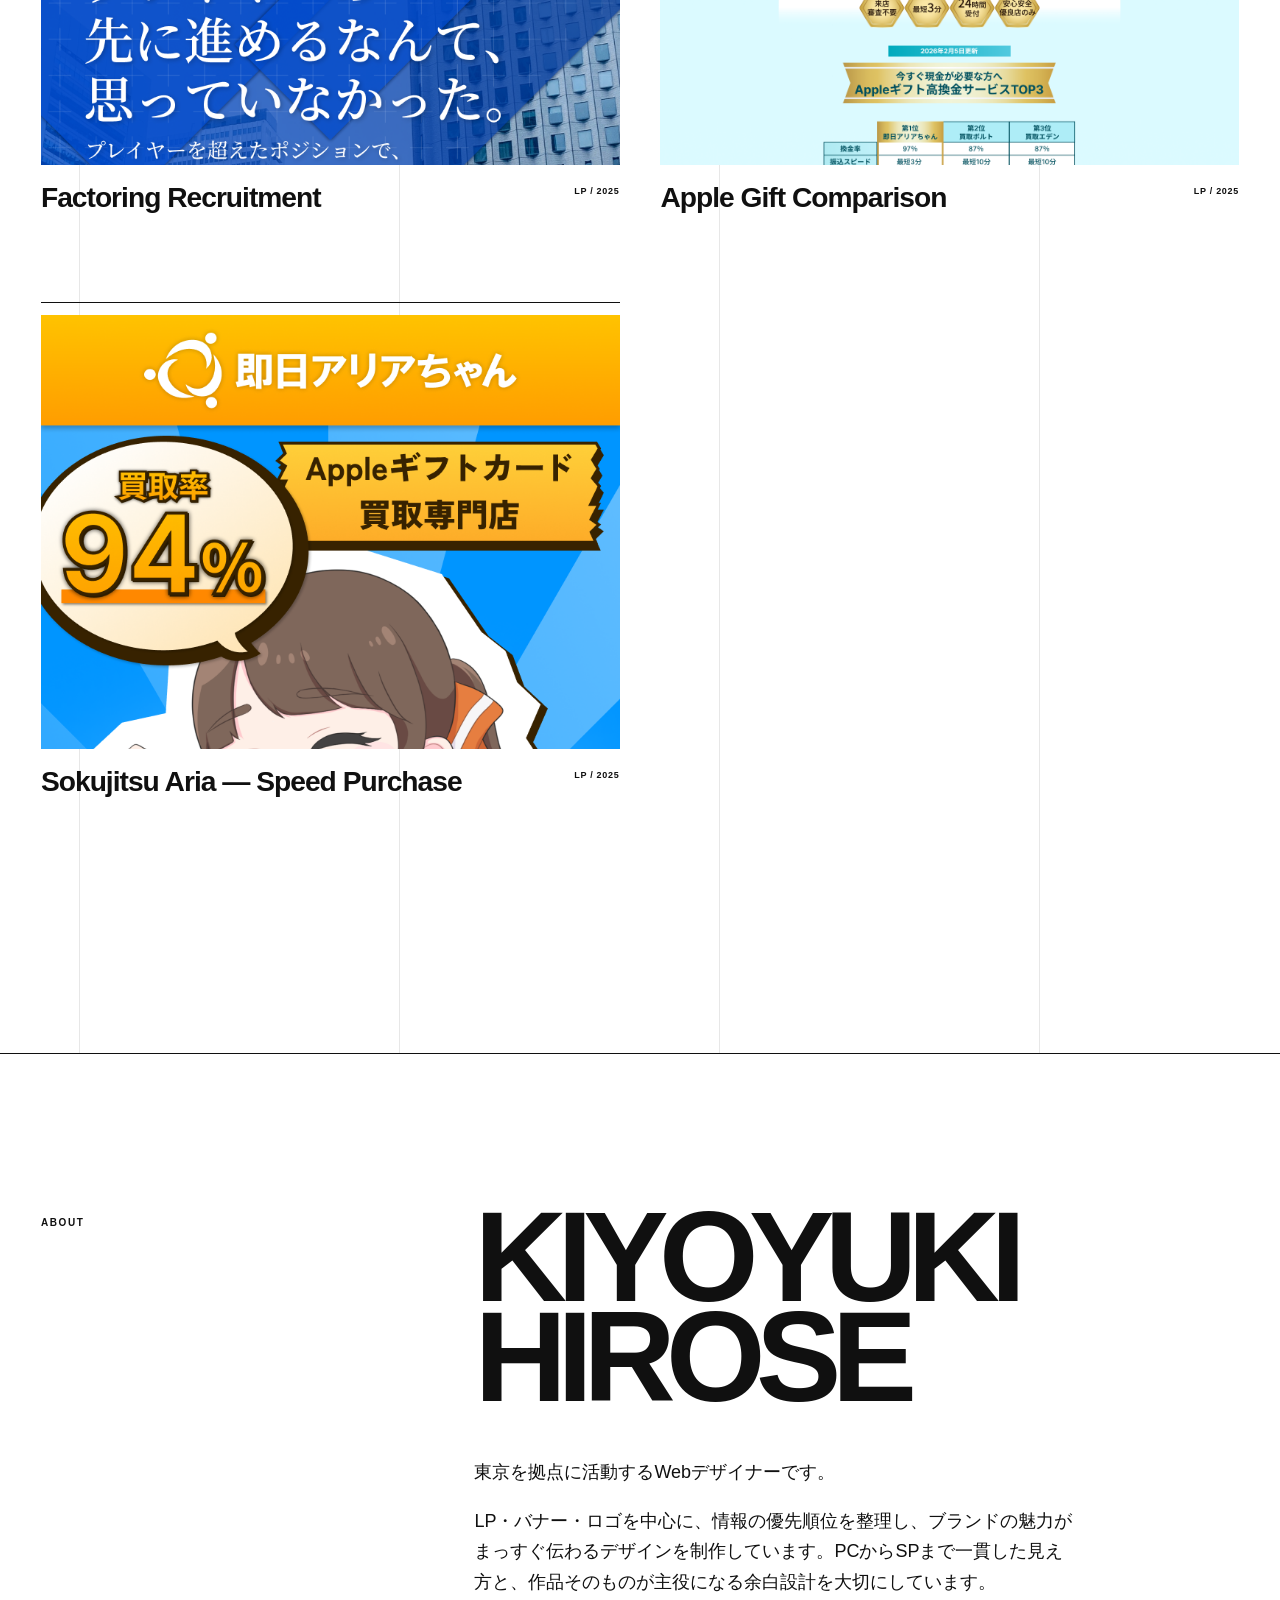
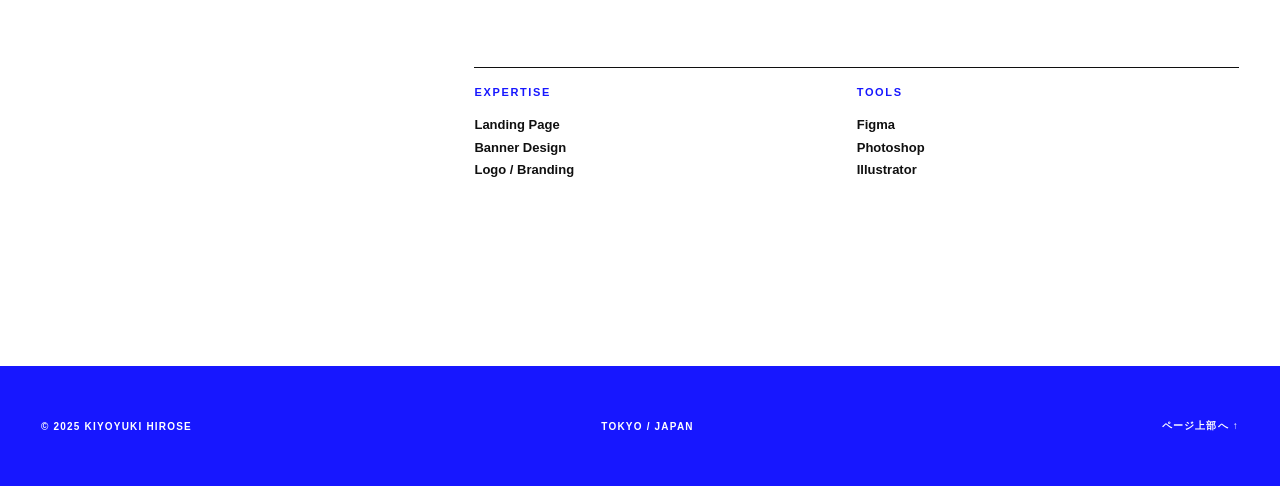
==== commit e3be48db: "Make showcase cards open project details" ====
--- a/index.html
+++ b/index.html
@@ -5,7 +5,7 @@
   <meta name="viewport" content="width=device-width,initial-scale=1">
   <meta name="description" content="Kiyoyuki Hirose — Web Designer。LP・バナー・ロゴの制作実績。">
   <title>Kiyoyuki Hirose — Works</title>
-  <link rel="stylesheet" href="assets/style.css?v=20260819-1">
+  <link rel="stylesheet" href="assets/style.css?v=20260819-3">
 </head>
 <body id="top">
   <header class="site-header">
@@ -56,7 +56,7 @@
   </main>
 
   <footer><p>© 2025 KIYOYUKI HIROSE</p><p>TOKYO / JAPAN</p><a href="#top">ページ上部へ ↑</a></footer>
-  <script src="assets/kinetic-showcase.js"></script>
+  <script src="assets/kinetic-showcase.js?v=20260819-3"></script>
   <script src="assets/banner-collection.js"></script>
   <script src="assets/script.js"></script>
 </body>
--- a/assets/style.css
+++ b/assets/style.css
@@ -110,8 +110,9 @@
 .kinetic-carousel-card[data-slot="2"]{--x:45vw;--y:20px;--z:-150px;--ry:-48deg;--r:0deg;--s:.82;opacity:.6;z-index:1;pointer-events:auto}
 .kinetic-card-image{display:block;width:100%;height:100%;padding:0;border:0;background:#171717;cursor:pointer}.kinetic-card-image img{display:block;width:100%;height:100%;object-fit:cover;object-position:center top;transition:filter .35s,transform .65s cubic-bezier(.2,.8,.2,1)}
 .kinetic-carousel-card[data-slot="0"] .kinetic-card-image:hover img{filter:brightness(.82);transform:scale(1.02)}
-.kinetic-card-caption{position:absolute;left:0;right:0;bottom:0;display:grid;grid-template-columns:1fr auto;gap:6px 18px;align-items:end;padding:48px 20px 17px;background:linear-gradient(transparent,#000d);color:#fff;opacity:0;transform:translateY(8px);transition:opacity .35s .35s,transform .45s .3s;pointer-events:none}
-.kinetic-carousel-card[data-slot="0"] .kinetic-card-caption{opacity:1;transform:translateY(0)}.kinetic-card-caption small{grid-column:1/-1;font-size:8px;font-weight:700;letter-spacing:.16em}.kinetic-card-caption strong{font-size:clamp(22px,2vw,34px);line-height:1;letter-spacing:-.045em}.kinetic-card-caption a{align-self:end;padding:9px 11px;background:#fff;color:#050505;font-size:8px;font-weight:700;letter-spacing:.12em;pointer-events:auto}.kinetic-card-caption>span{width:1px}
-@media(max-width:700px){.kinetic-showcase{height:500px}.kinetic-carousel-card{top:50%;width:70vw;height:350px}.kinetic-carousel-card[data-slot="-2"],.kinetic-carousel-card[data-slot="2"]{opacity:0;pointer-events:none}.kinetic-carousel-card[data-slot="-1"]{--x:-66vw;--y:10px;--z:-70px;--ry:30deg;--r:0deg;--s:.9;opacity:.7}.kinetic-carousel-card[data-slot="0"]{--x:0px;--y:0px;--z:55px;--ry:0deg;--r:0deg;--s:1.06}.kinetic-carousel-card[data-slot="1"]{--x:66vw;--y:10px;--z:-70px;--ry:-30deg;--r:0deg;--s:.9;opacity:.7}.kinetic-card-caption{padding:44px 16px 15px}.kinetic-card-caption strong{font-size:22px}.kinetic-card-caption a{padding:8px 9px}}
+.kinetic-card-caption{position:absolute;left:0;right:0;bottom:0;display:grid;grid-template-columns:1fr;gap:6px;align-items:end;padding:48px 20px 17px;background:linear-gradient(transparent,#000d);color:#fff;opacity:0;transform:translateY(8px);transition:opacity .35s .35s,transform .45s .3s;pointer-events:none}
+.kinetic-carousel-card[data-slot="0"] .kinetic-card-caption{opacity:1;transform:translateY(0)}.kinetic-card-caption small{font-size:8px;font-weight:700;letter-spacing:.16em}.kinetic-card-caption strong{font-size:clamp(22px,2vw,34px);line-height:1;letter-spacing:-.045em}
+@media(max-width:700px){.kinetic-showcase{height:500px}.kinetic-carousel-card{top:50%;width:70vw;height:350px}.kinetic-carousel-card[data-slot="-2"],.kinetic-carousel-card[data-slot="2"]{opacity:0;pointer-events:none}.kinetic-carousel-card[data-slot="-1"]{--x:-66vw;--y:10px;--z:-70px;--ry:30deg;--r:0deg;--s:.9;opacity:.7}.kinetic-carousel-card[data-slot="0"]{--x:0px;--y:0px;--z:55px;--ry:0deg;--r:0deg;--s:1.06}.kinetic-carousel-card[data-slot="1"]{--x:66vw;--y:10px;--z:-70px;--ry:-30deg;--r:0deg;--s:.9;opacity:.7}.kinetic-card-caption{padding:44px 16px 15px}.kinetic-card-caption strong{font-size:22px}}
 @media(prefers-reduced-motion:reduce){.kinetic-carousel-card,.kinetic-card-caption{transition:none}}
 .kinetic-showcase{touch-action:pan-y;cursor:grab}.kinetic-stage{touch-action:pan-y;user-select:none}.kinetic-showcase.is-dragging{cursor:grabbing}.kinetic-showcase.is-dragging .kinetic-carousel-card{transition:none}.kinetic-showcase:focus-visible{outline:3px solid var(--accent);outline-offset:-3px}
+.kinetic-showcase[data-category="banner"] .kinetic-carousel-card{height:auto;aspect-ratio:1}
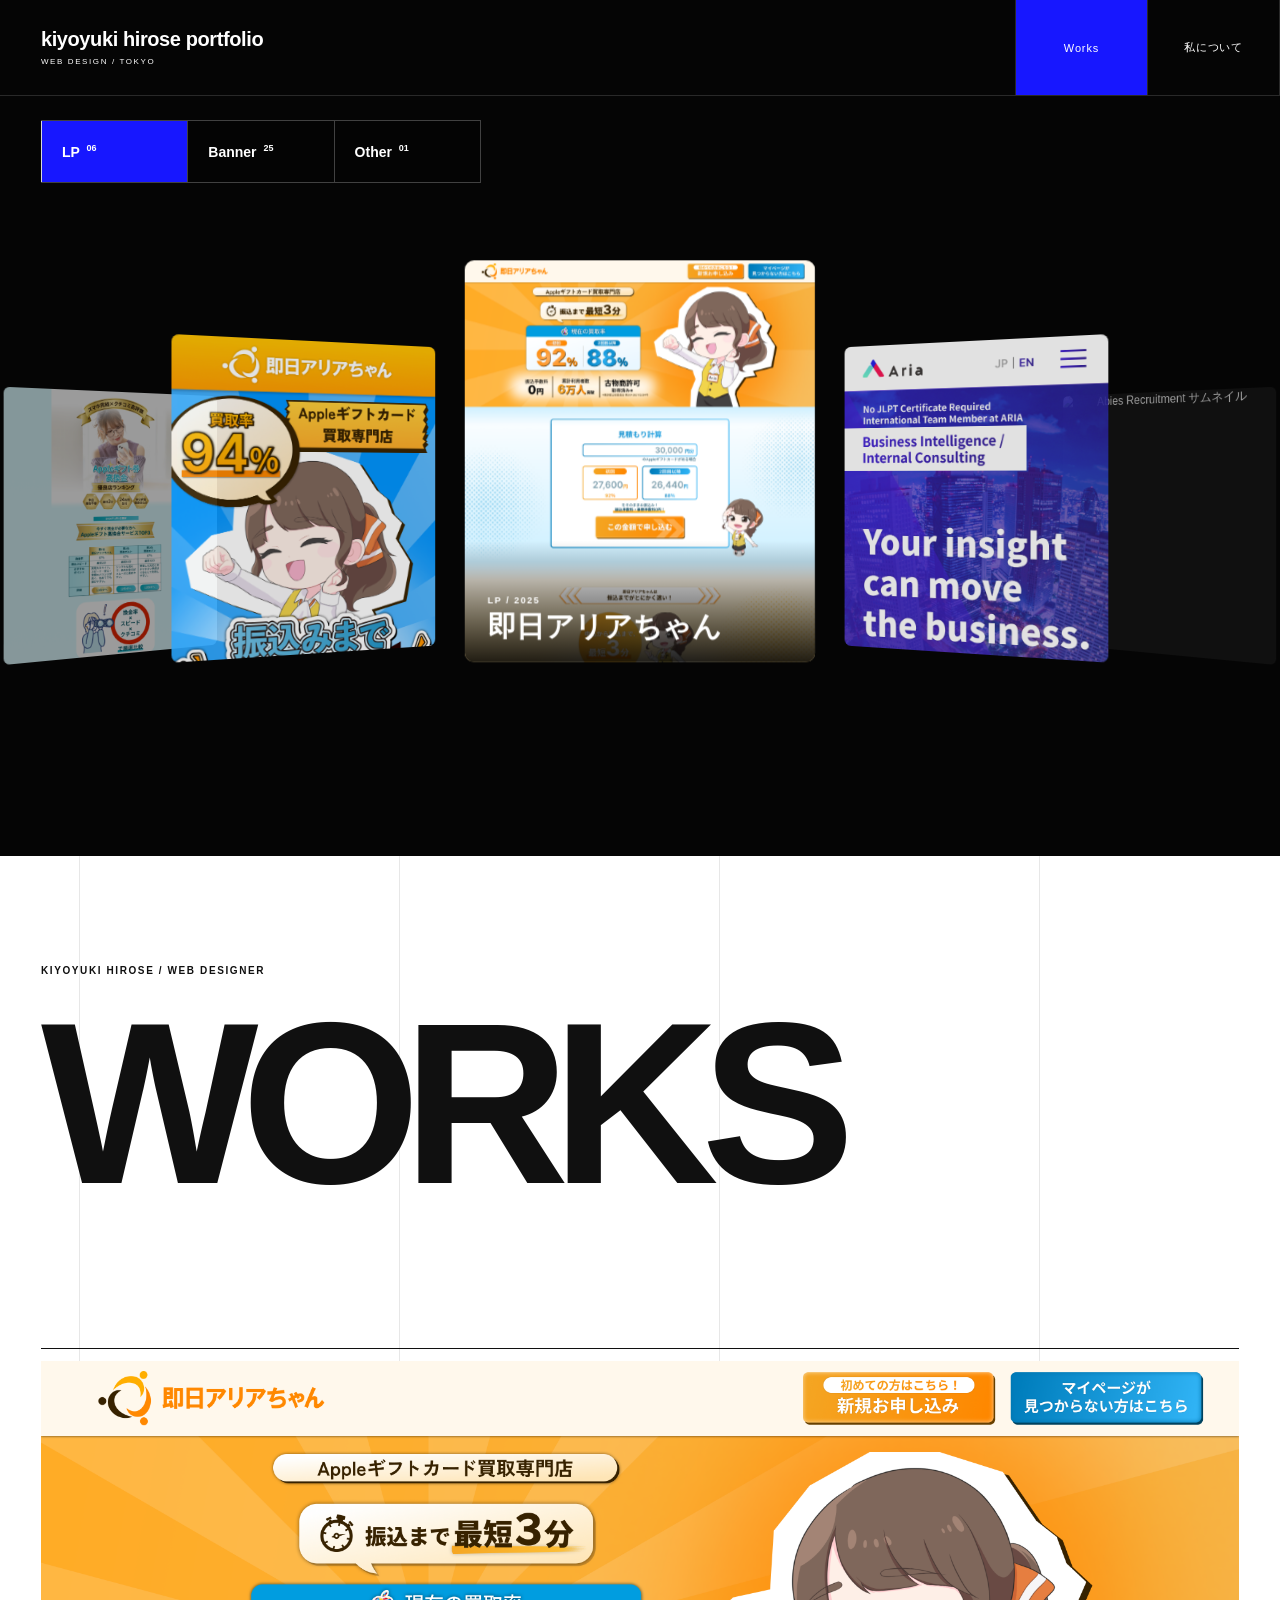
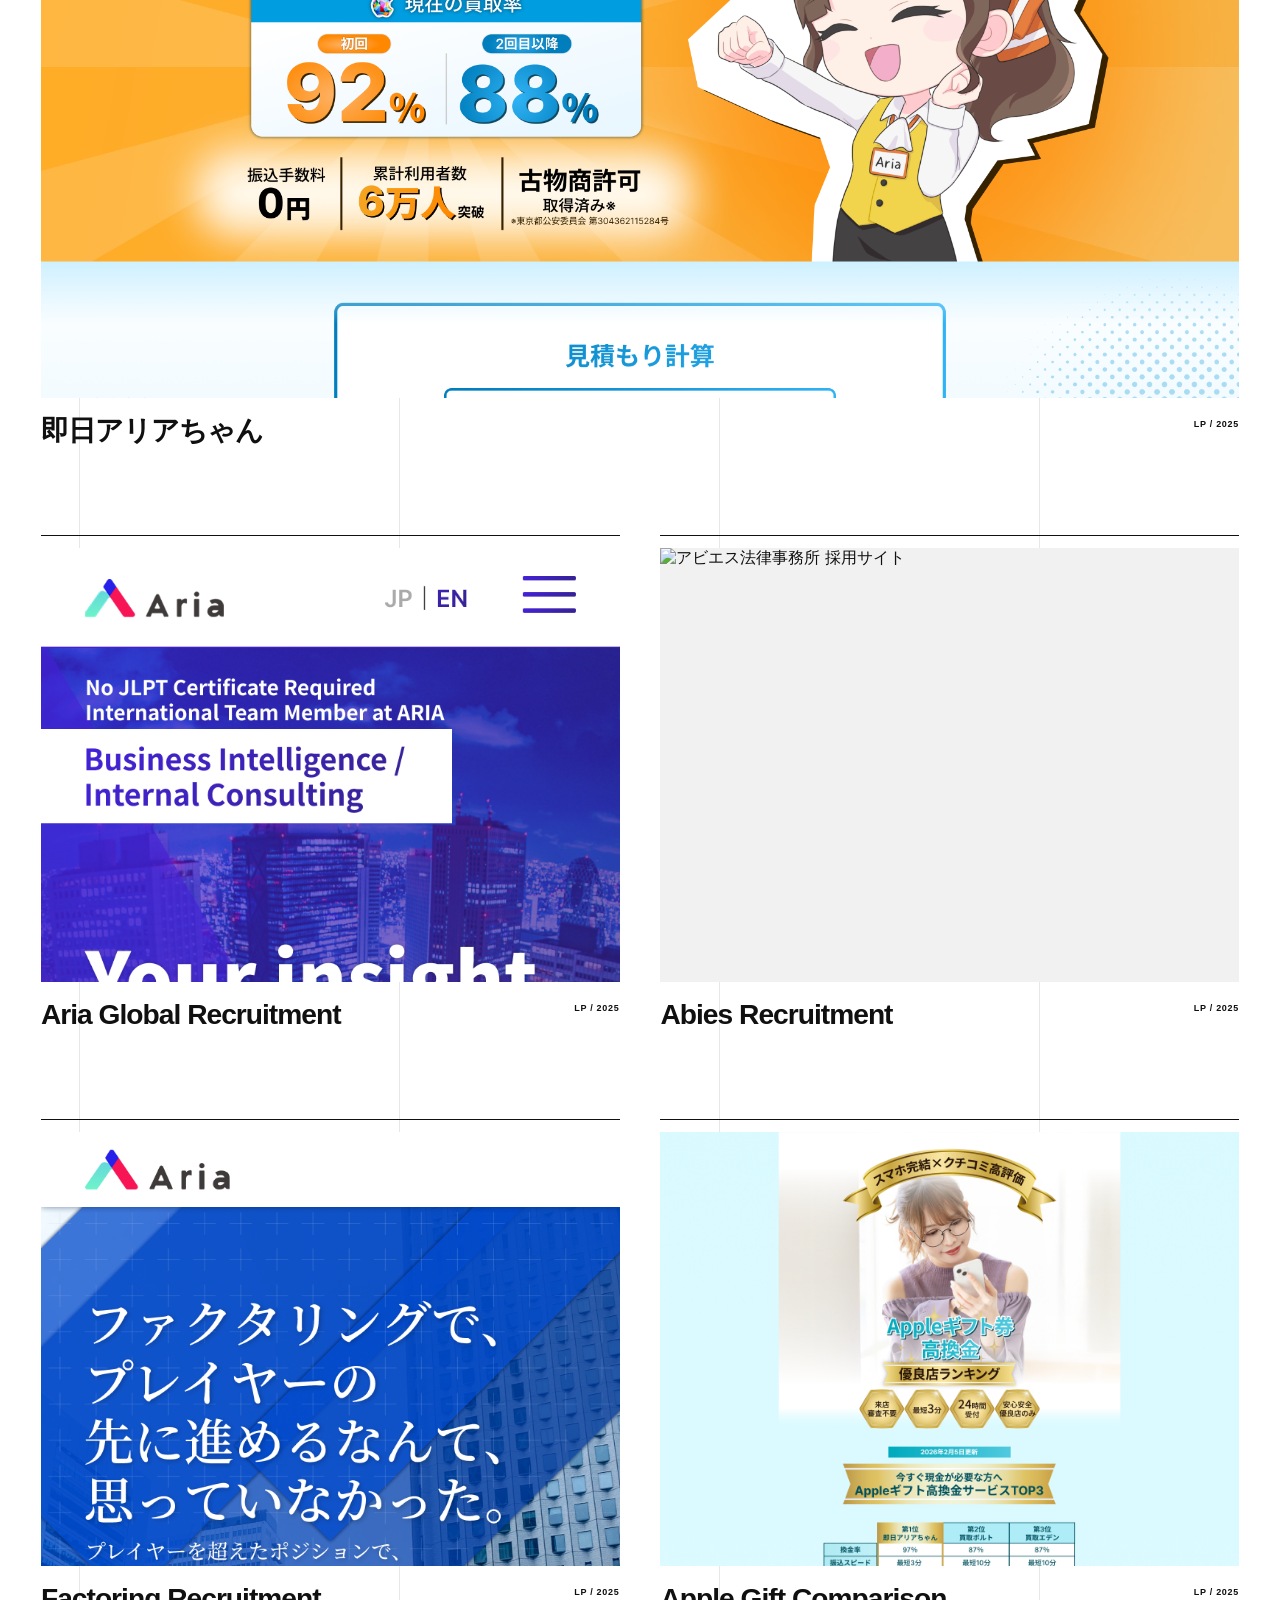
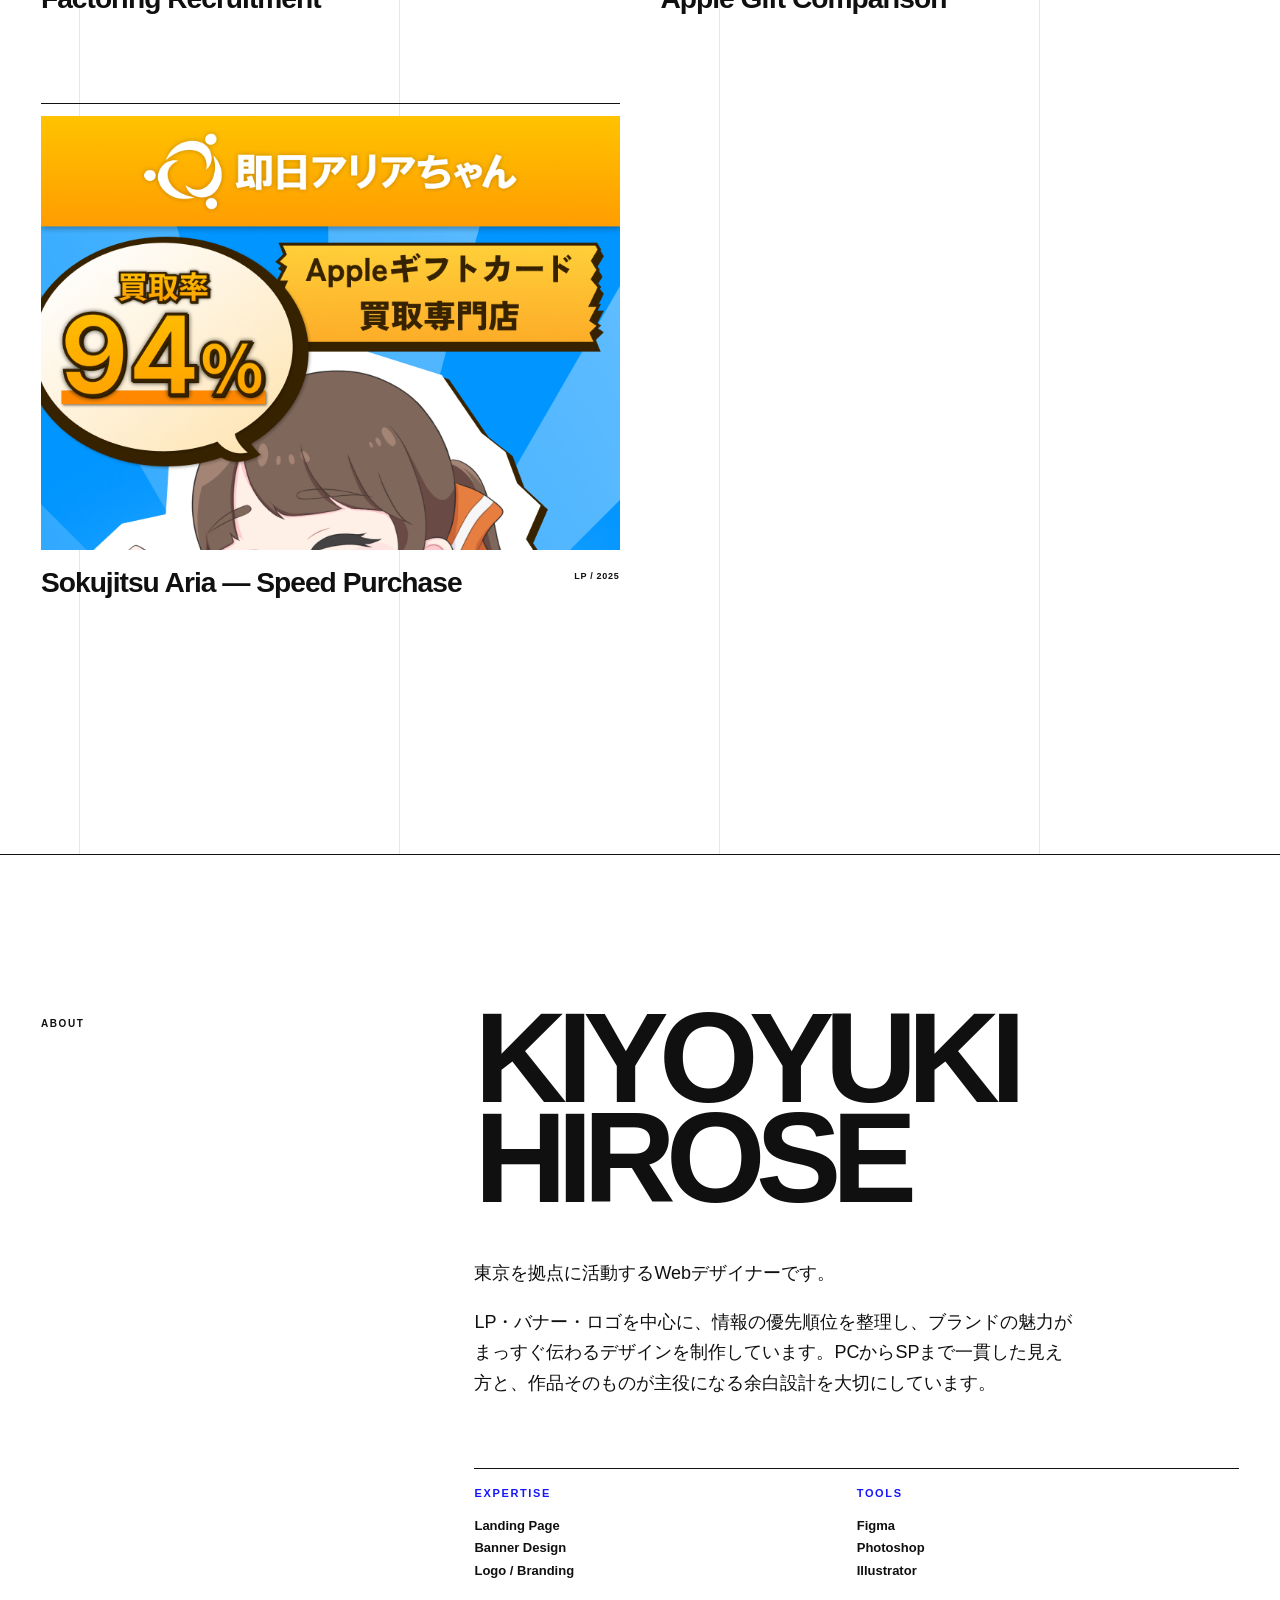
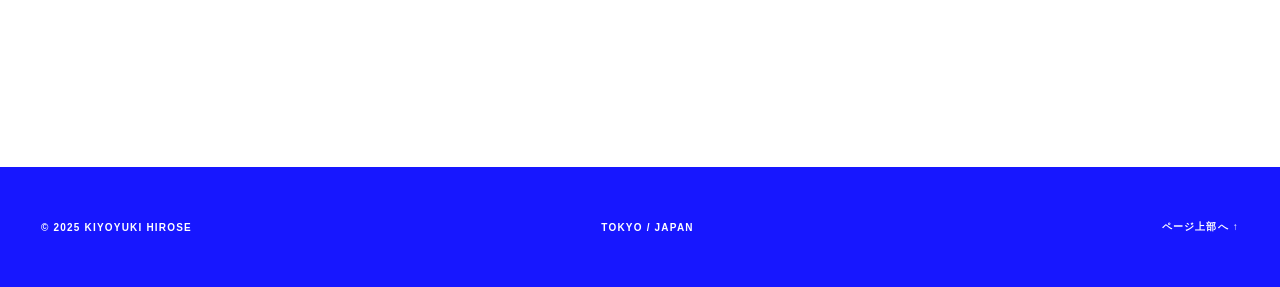
==== commit ad28b041: "Move showcase to top hero" ====
--- a/index.html
+++ b/index.html
@@ -5,9 +5,9 @@
   <meta name="viewport" content="width=device-width,initial-scale=1">
   <meta name="description" content="Kiyoyuki Hirose — Web Designer。LP・バナー・ロゴの制作実績。">
   <title>Kiyoyuki Hirose — Works</title>
-  <link rel="stylesheet" href="assets/style.css?v=20260819-3">
+  <link rel="stylesheet" href="assets/style.css?v=20260820-1">
 </head>
-<body id="top">
+<body id="top" class="home-page">
   <header class="site-header">
     <a class="wordmark" href="index.html">kiyoyuki hirose portfolio</a>
     <button class="menu-btn" aria-expanded="false" aria-controls="nav">メニュー</button>
@@ -15,18 +15,19 @@
   </header>
 
   <main>
-    <section class="page-title home-works-title" id="works">
-      <p class="eyebrow">KIYOYUKI HIROSE / WEB DESIGNER</p>
-      <h1>Works</h1>
-      <div class="works-manifesto"><p>情報と感情を編み、<br>ブランドの価値が動き出す<br>デザインをつくる。</p><span>LP / BANNER / OTHER<br>TOKYO — JAPAN</span></div>
-      <div class="filters" aria-label="作品カテゴリ">
+    <section class="showcase-shell" id="works" aria-label="Selected Works">
+      <section class="kinetic-showcase" data-kinetic-showcase aria-label="注目の制作実績"></section>
+      <div class="filters showcase-filters" aria-label="作品カテゴリ">
         <button data-filter="lp">LP <sup>06</sup></button>
         <button type="button" data-show-banner aria-pressed="false">Banner <sup>25</sup></button>
         <button data-filter="other">Other <sup>01</sup></button>
       </div>
     </section>
 
-    <section class="kinetic-showcase" data-kinetic-showcase aria-label="注目の制作実績"></section>
+    <section class="page-title home-works-title">
+      <p class="eyebrow">KIYOYUKI HIROSE / WEB DESIGNER</p>
+      <h1>Works</h1>
+    </section>
 
     <section class="work-grid" aria-label="制作実績一覧">
       <a class="work-card wide" data-category="lp" href="project.html"><div class="visual visual-lp"><img src="assets/images/apple-gift-lp-pc.png" alt="即日アリアちゃん ランディングページ"></div><div class="work-meta"><h2>即日アリアちゃん</h2><p>LP / 2025</p></div></a>
--- a/assets/style.css
+++ b/assets/style.css
@@ -116,3 +116,22 @@
 @media(prefers-reduced-motion:reduce){.kinetic-carousel-card,.kinetic-card-caption{transition:none}}
 .kinetic-showcase{touch-action:pan-y;cursor:grab}.kinetic-stage{touch-action:pan-y;user-select:none}.kinetic-showcase.is-dragging{cursor:grabbing}.kinetic-showcase.is-dragging .kinetic-carousel-card{transition:none}.kinetic-showcase:focus-visible{outline:3px solid var(--accent);outline-offset:-3px}
 .kinetic-showcase[data-category="banner"] .kinetic-carousel-card{height:auto;aspect-ratio:1}
+
+/* Home: the showcase opens the page and visually absorbs the header. */
+.home-page .site-header{background:#050505;color:#fff;border-color:#292929}
+.home-page .site-header nav{border-color:#292929}
+.home-page .site-header nav a{border-color:#292929}
+.showcase-shell{position:relative;background:#050505;color:#fff;isolation:isolate}
+.showcase-shell .kinetic-showcase{height:min(760px,72vw);min-height:600px}
+.showcase-filters{position:absolute;z-index:12;top:24px;left:3.2vw;width:min(440px,46vw);border-color:#414141;color:#fff;background:#050505d9;backdrop-filter:blur(10px)}
+.showcase-filters button{border-color:#414141}
+.home-works-title{min-height:auto;padding:11vh 3.2vw 8vh;display:block}
+.home-works-title h1{margin:5vh 0 0}
+@media(max-width:700px){
+  .home-page .site-header nav{background:#050505;color:#fff;border-color:#292929}
+  .showcase-shell .kinetic-showcase{height:560px;min-height:0}
+  .showcase-filters{top:18px;left:20px;right:20px;width:auto;background:#050505e8}
+  .showcase-filters button{padding:15px 10px}
+  .home-works-title{padding:72px 20px 60px}
+  .home-works-title h1{margin:44px 0 0}
+}
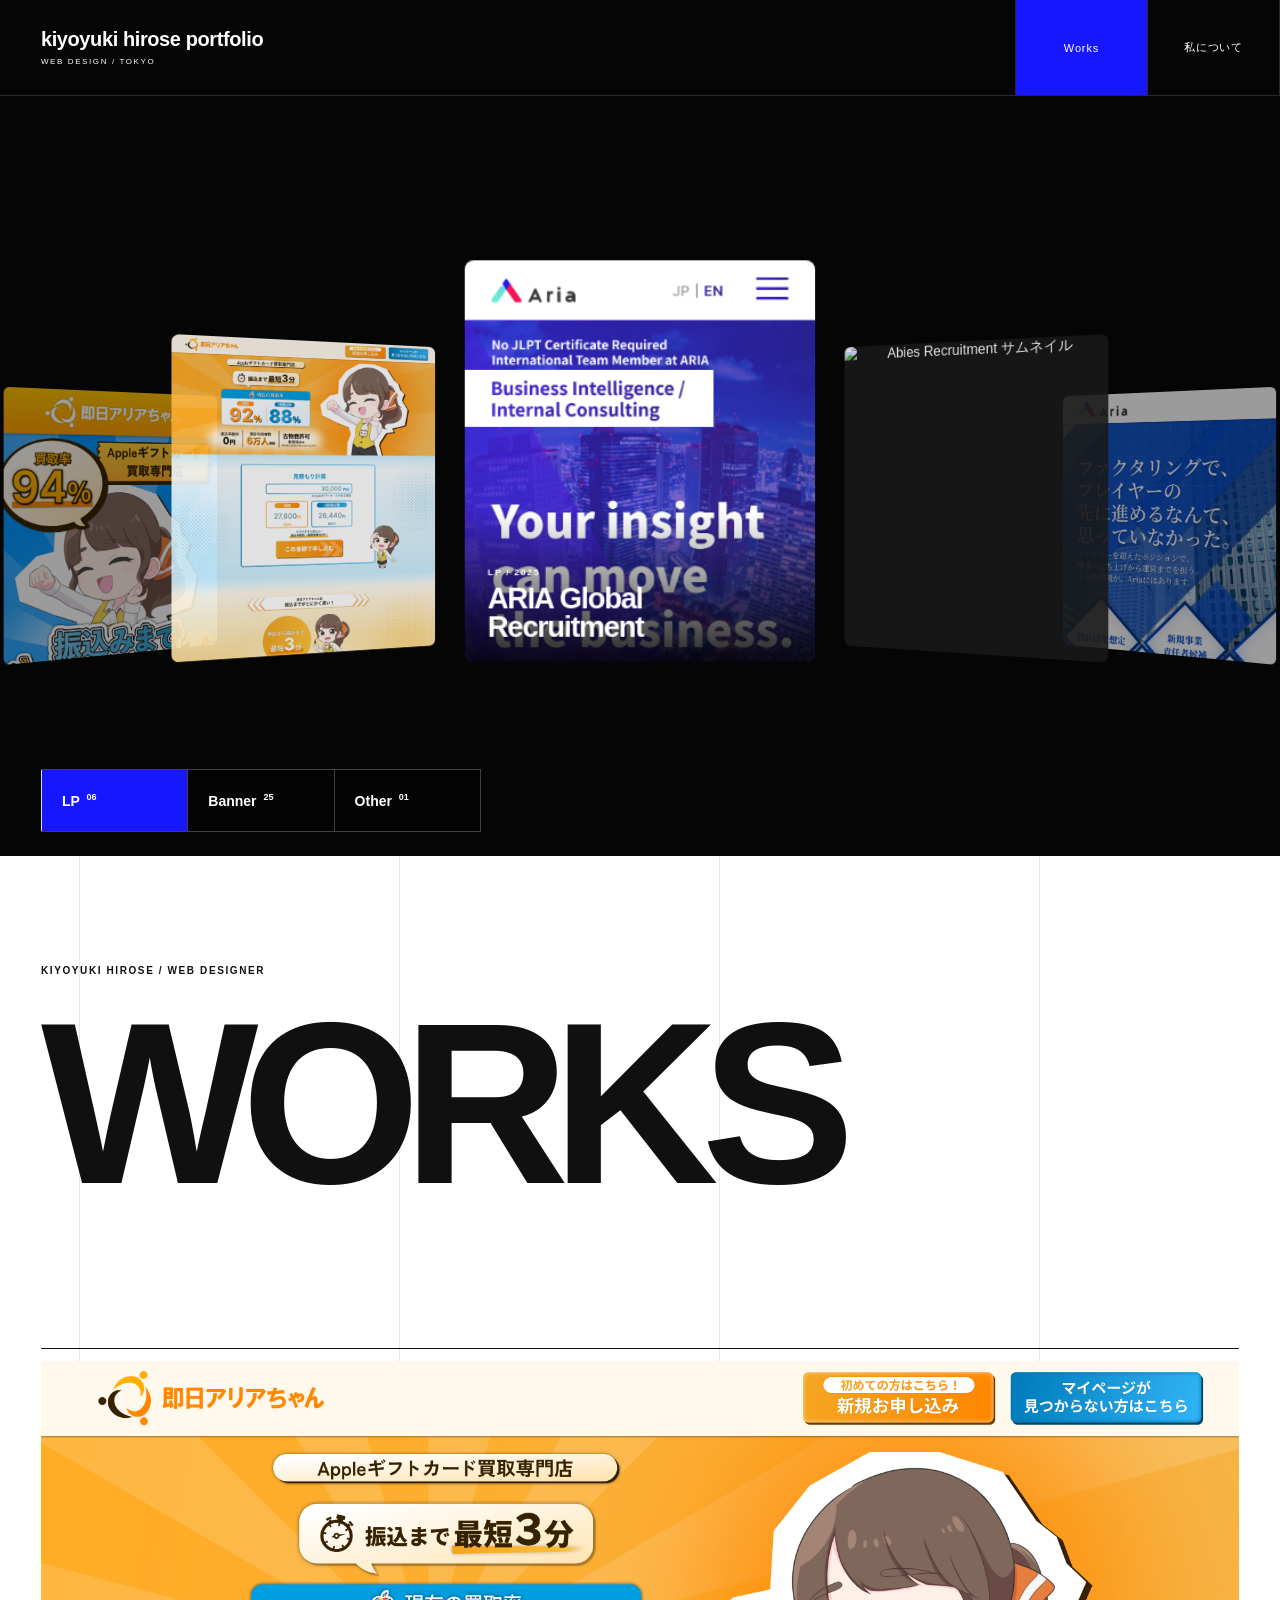
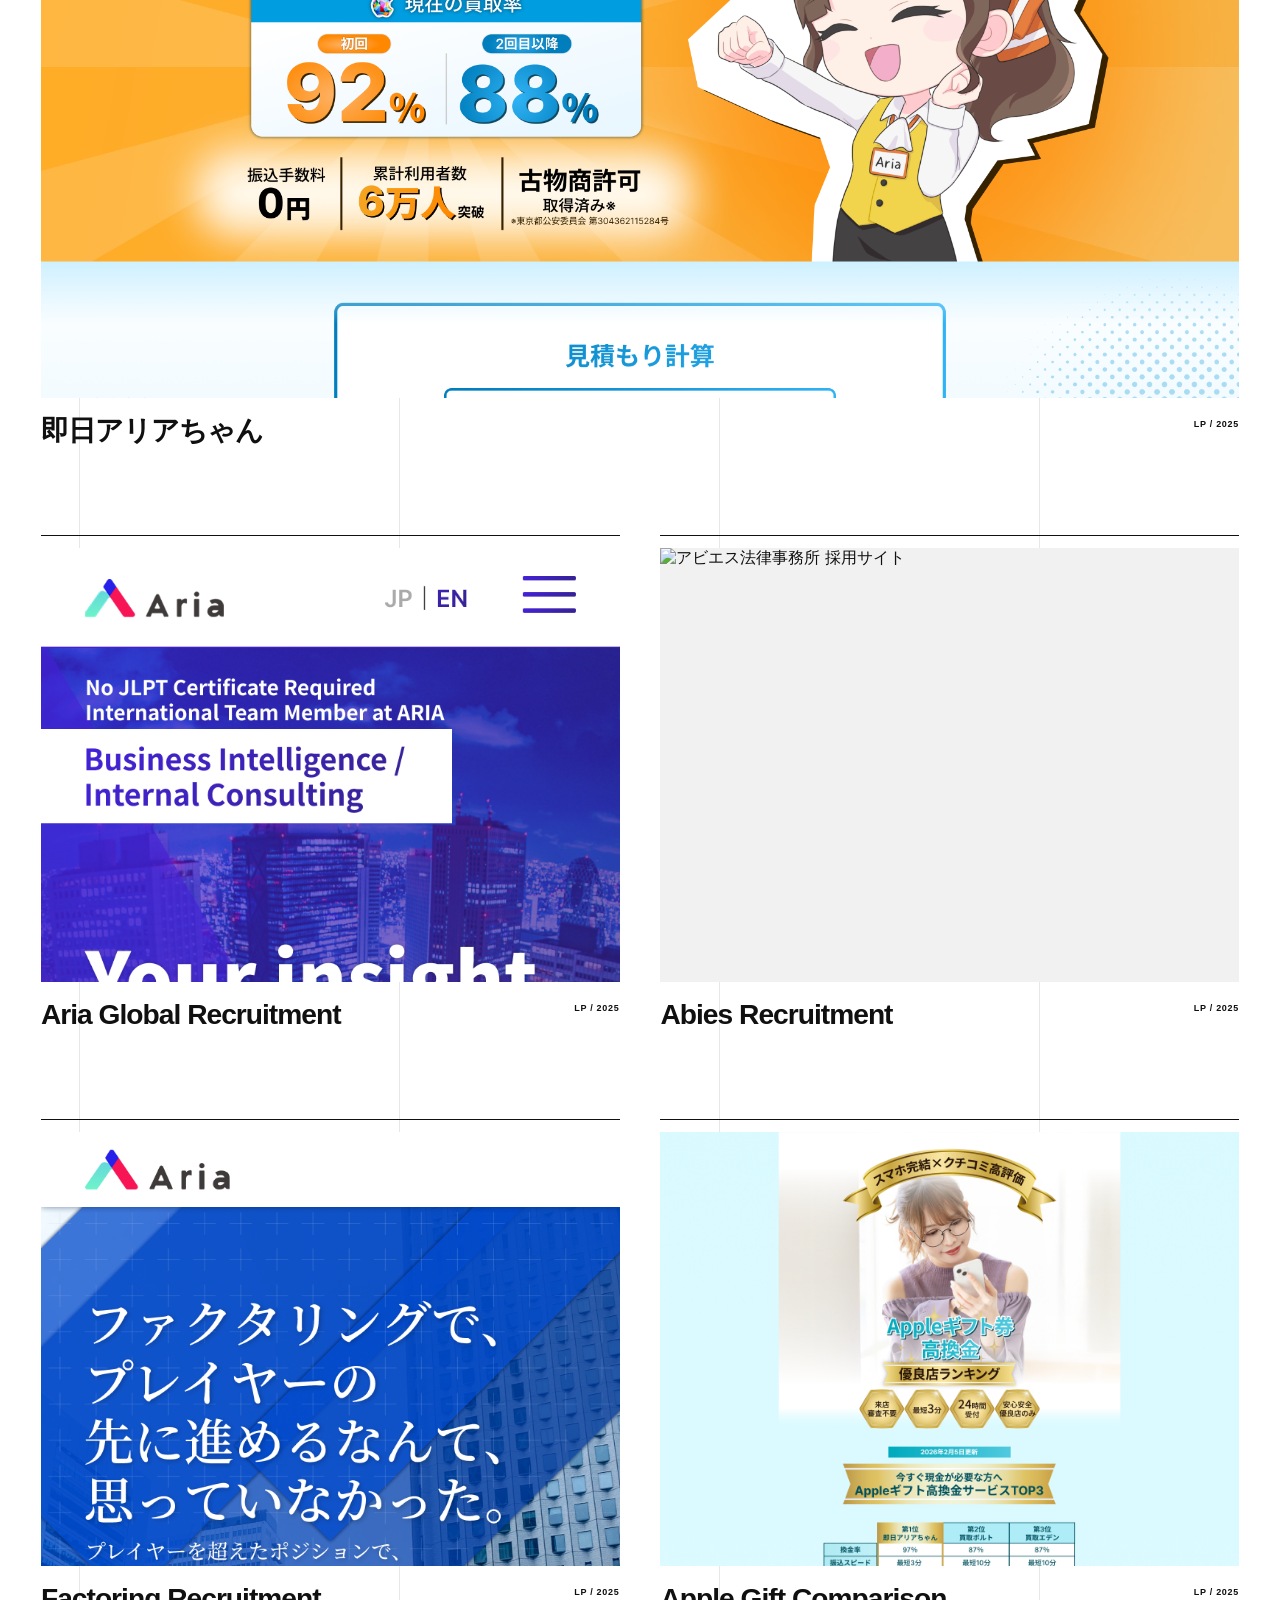
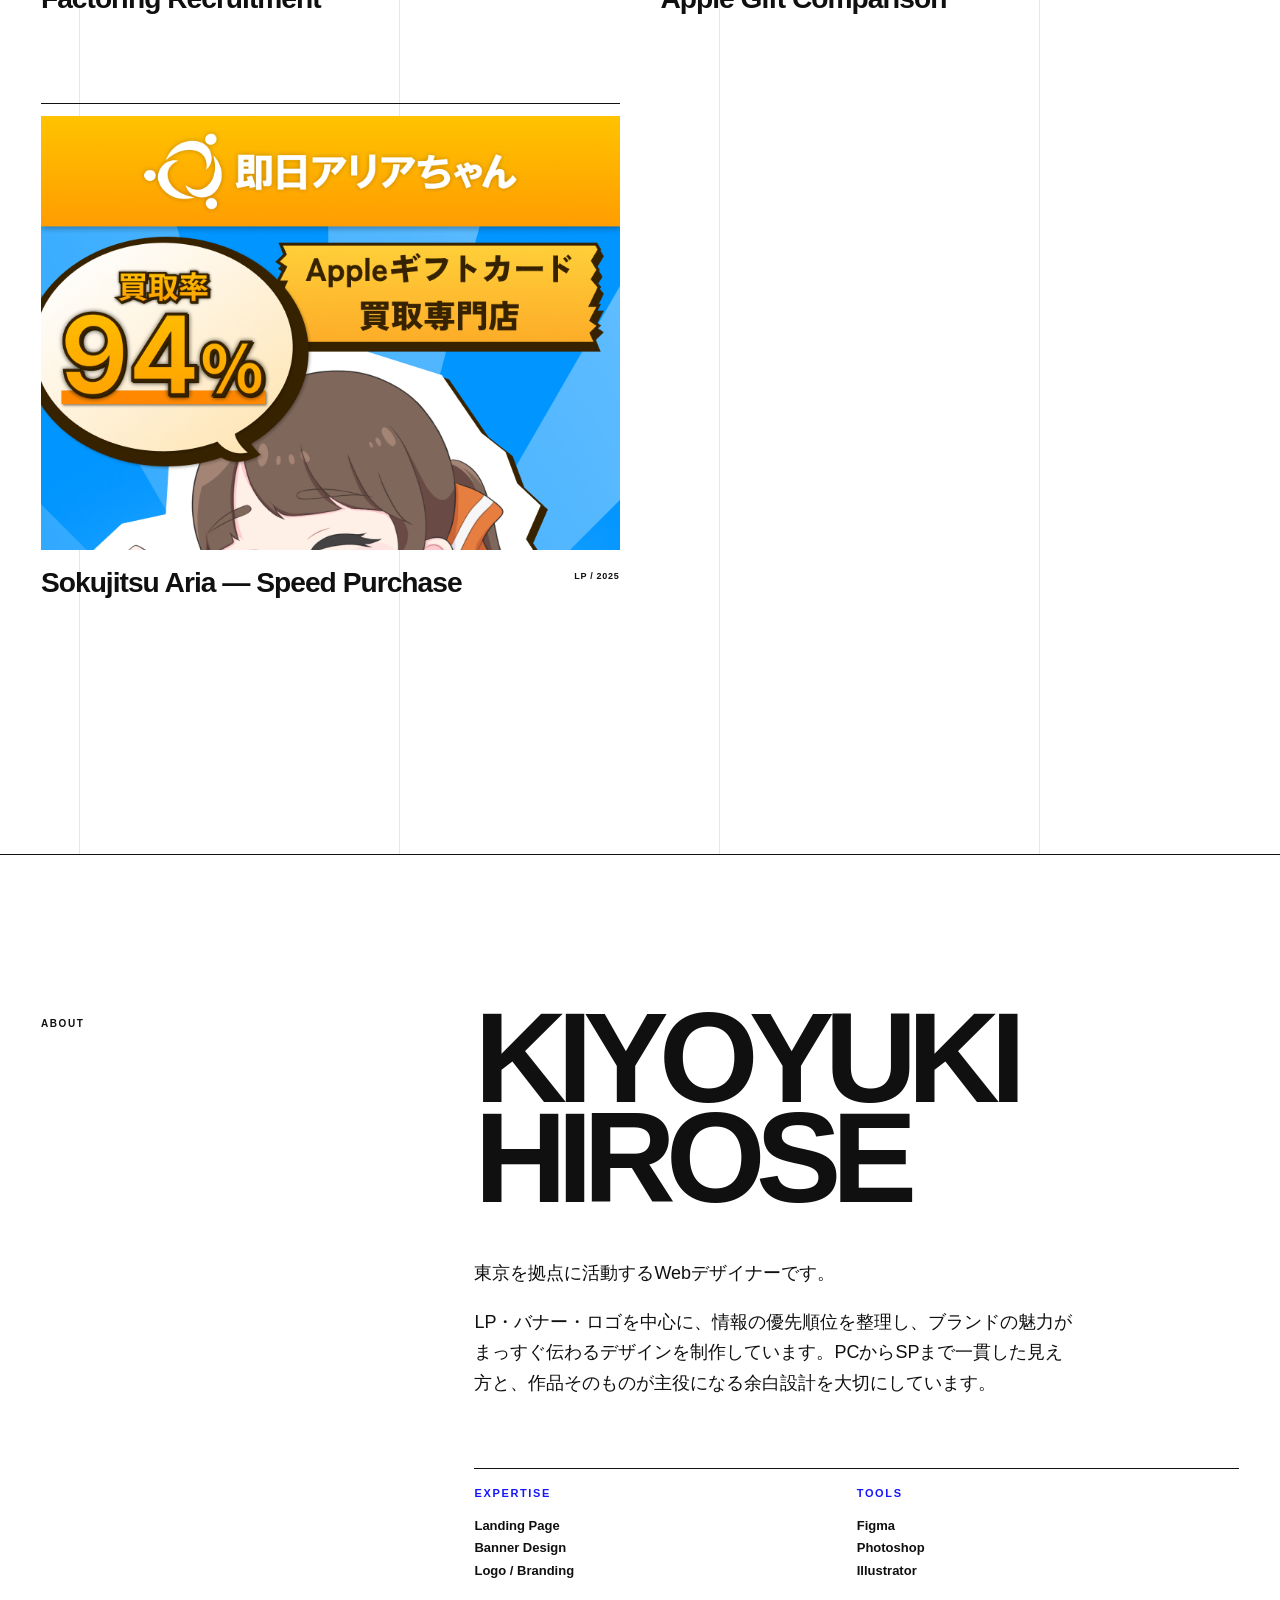
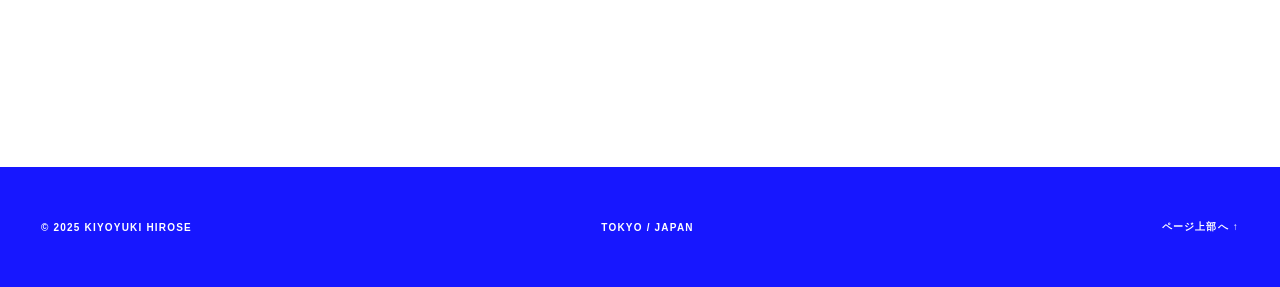
==== commit b0f71ce9: "Move showcase tabs below carousel" ====
--- a/index.html
+++ b/index.html
@@ -5,7 +5,7 @@
   <meta name="viewport" content="width=device-width,initial-scale=1">
   <meta name="description" content="Kiyoyuki Hirose — Web Designer。LP・バナー・ロゴの制作実績。">
   <title>Kiyoyuki Hirose — Works</title>
-  <link rel="stylesheet" href="assets/style.css?v=20260820-1">
+  <link rel="stylesheet" href="assets/style.css?v=20260821-1">
 </head>
 <body id="top" class="home-page">
   <header class="site-header">
--- a/assets/style.css
+++ b/assets/style.css
@@ -123,14 +123,14 @@
 .home-page .site-header nav a{border-color:#292929}
 .showcase-shell{position:relative;background:#050505;color:#fff;isolation:isolate}
 .showcase-shell .kinetic-showcase{height:min(760px,72vw);min-height:600px}
-.showcase-filters{position:absolute;z-index:12;top:24px;left:3.2vw;width:min(440px,46vw);border-color:#414141;color:#fff;background:#050505d9;backdrop-filter:blur(10px)}
+.showcase-filters{position:absolute;z-index:12;top:auto;bottom:24px;left:3.2vw;width:min(440px,46vw);border-color:#414141;color:#fff;background:#050505d9;backdrop-filter:blur(10px)}
 .showcase-filters button{border-color:#414141}
 .home-works-title{min-height:auto;padding:11vh 3.2vw 8vh;display:block}
 .home-works-title h1{margin:5vh 0 0}
 @media(max-width:700px){
   .home-page .site-header nav{background:#050505;color:#fff;border-color:#292929}
   .showcase-shell .kinetic-showcase{height:560px;min-height:0}
-  .showcase-filters{top:18px;left:20px;right:20px;width:auto;background:#050505e8}
+  .showcase-filters{top:auto;bottom:18px;left:20px;right:20px;width:auto;background:#050505e8}
   .showcase-filters button{padding:15px 10px}
   .home-works-title{padding:72px 20px 60px}
   .home-works-title h1{margin:44px 0 0}
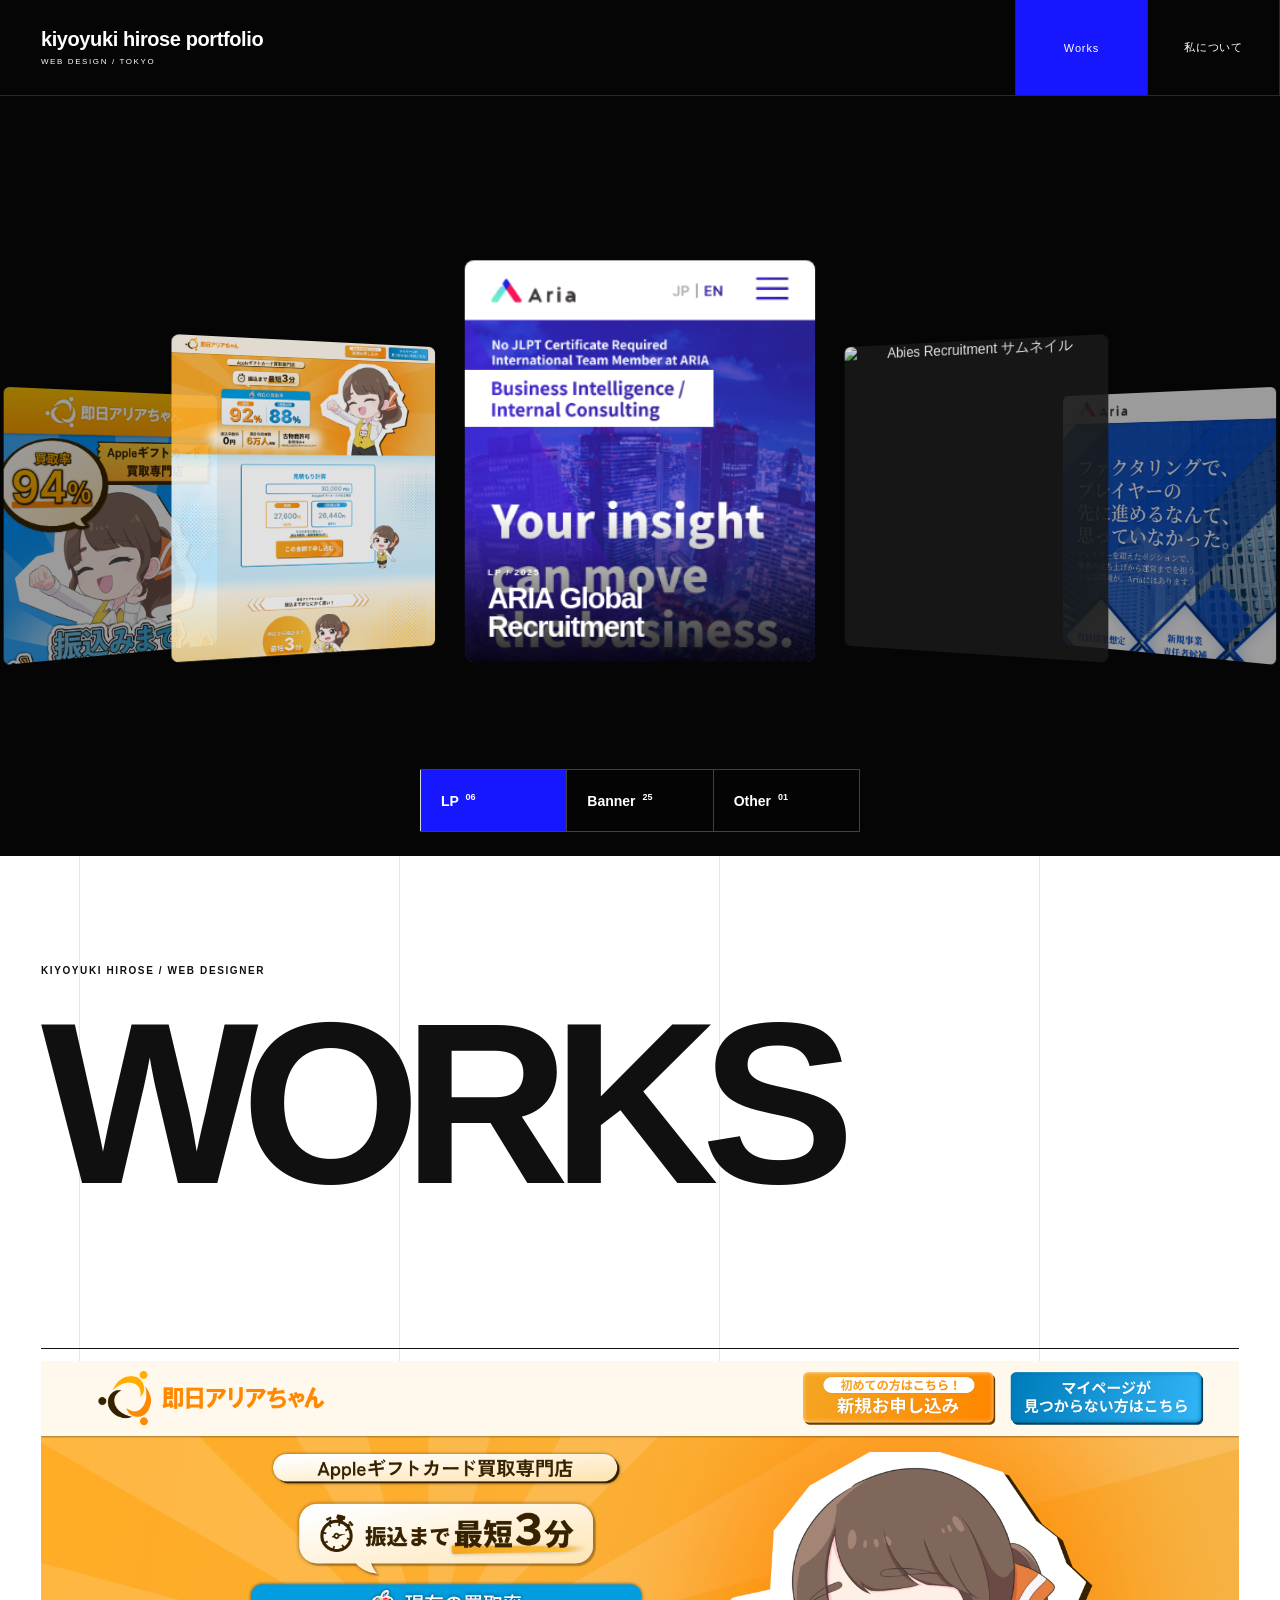
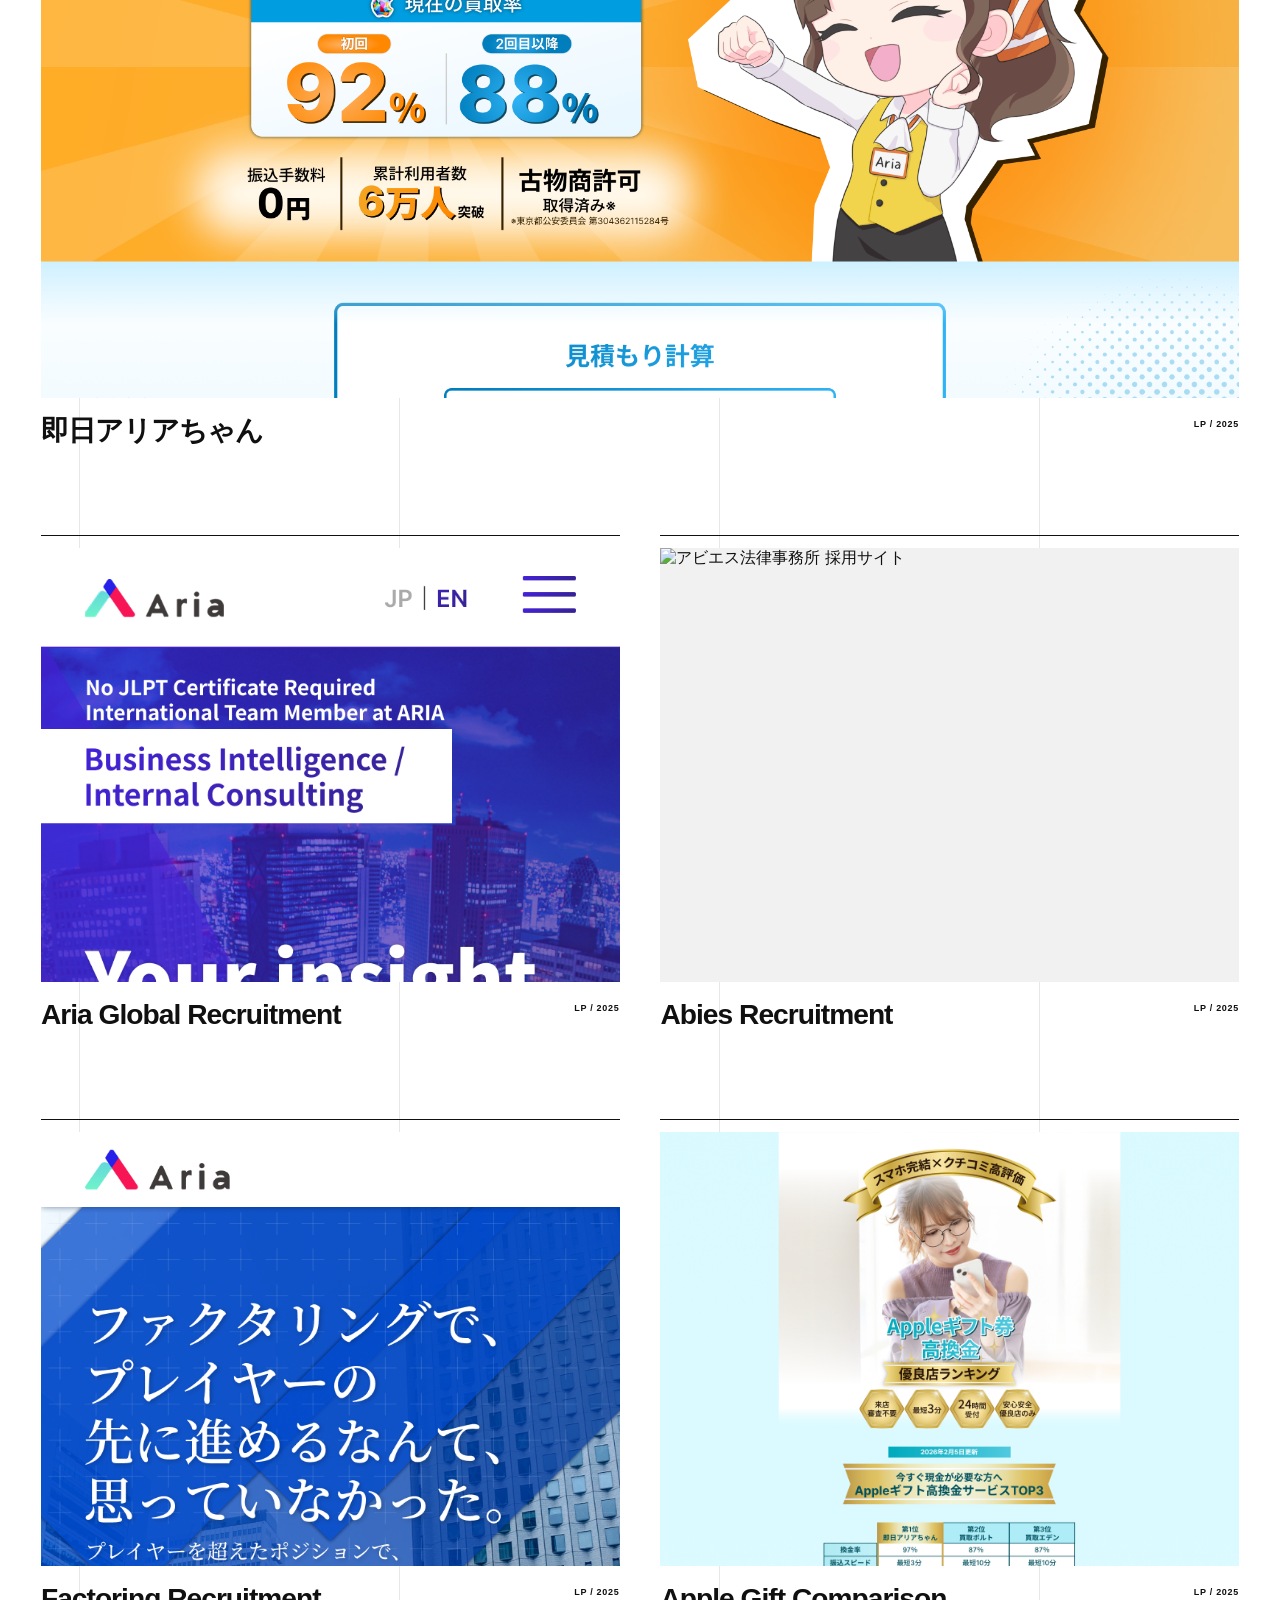
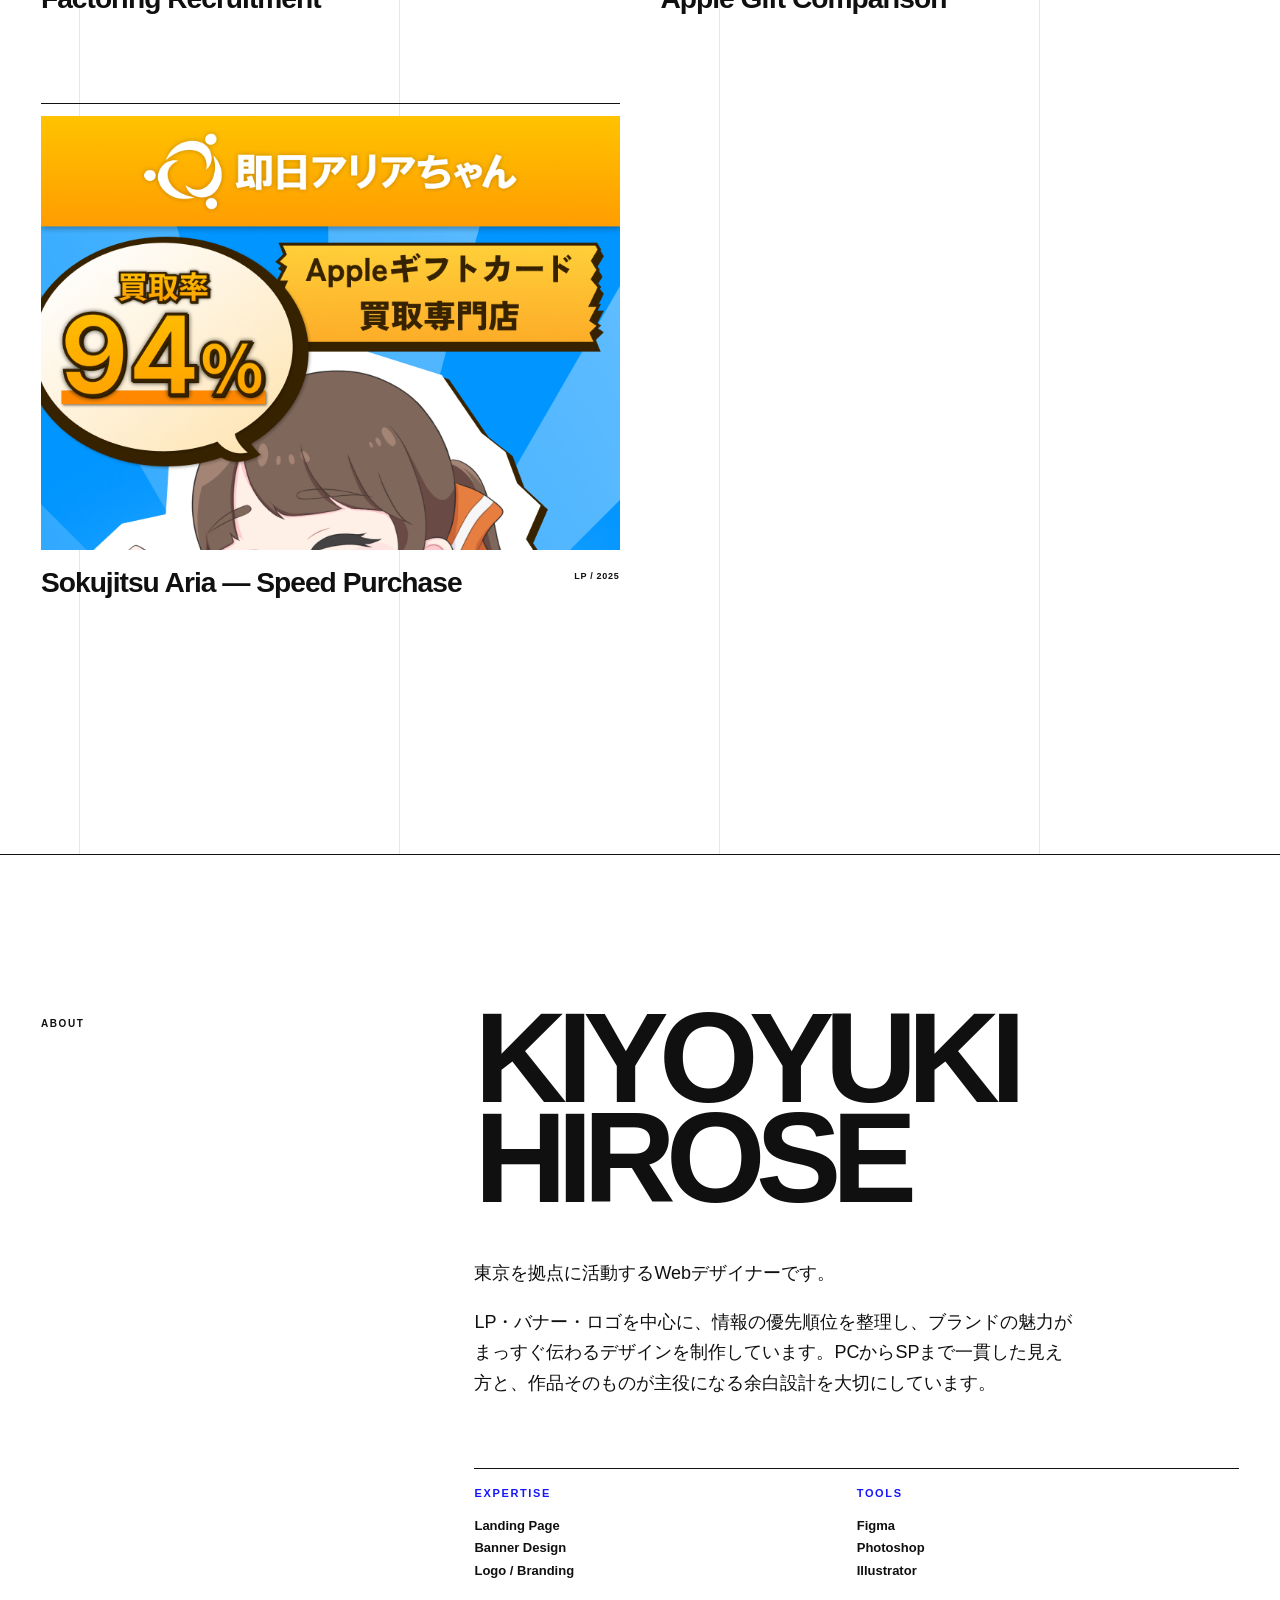
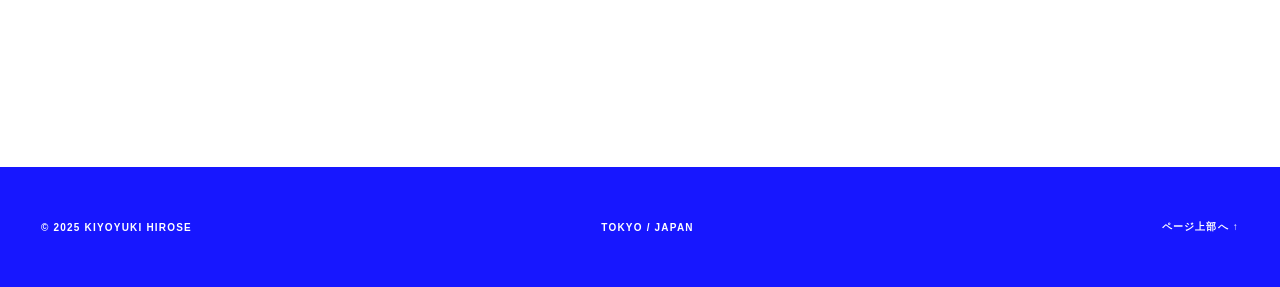
==== commit 2ec8729c: "Center showcase category tabs" ====
--- a/index.html
+++ b/index.html
@@ -5,7 +5,7 @@
   <meta name="viewport" content="width=device-width,initial-scale=1">
   <meta name="description" content="Kiyoyuki Hirose — Web Designer。LP・バナー・ロゴの制作実績。">
   <title>Kiyoyuki Hirose — Works</title>
-  <link rel="stylesheet" href="assets/style.css?v=20260821-1">
+  <link rel="stylesheet" href="assets/style.css?v=20260821-2">
 </head>
 <body id="top" class="home-page">
   <header class="site-header">
--- a/assets/style.css
+++ b/assets/style.css
@@ -123,14 +123,14 @@
 .home-page .site-header nav a{border-color:#292929}
 .showcase-shell{position:relative;background:#050505;color:#fff;isolation:isolate}
 .showcase-shell .kinetic-showcase{height:min(760px,72vw);min-height:600px}
-.showcase-filters{position:absolute;z-index:12;top:auto;bottom:24px;left:3.2vw;width:min(440px,46vw);border-color:#414141;color:#fff;background:#050505d9;backdrop-filter:blur(10px)}
+.showcase-filters{position:absolute;z-index:12;top:auto;bottom:24px;left:50%;width:min(440px,46vw);transform:translateX(-50%);border-color:#414141;color:#fff;background:#050505d9;backdrop-filter:blur(10px)}
 .showcase-filters button{border-color:#414141}
 .home-works-title{min-height:auto;padding:11vh 3.2vw 8vh;display:block}
 .home-works-title h1{margin:5vh 0 0}
 @media(max-width:700px){
   .home-page .site-header nav{background:#050505;color:#fff;border-color:#292929}
   .showcase-shell .kinetic-showcase{height:560px;min-height:0}
-  .showcase-filters{top:auto;bottom:18px;left:20px;right:20px;width:auto;background:#050505e8}
+  .showcase-filters{top:auto;bottom:18px;left:50%;right:auto;width:calc(100% - 40px);background:#050505e8}
   .showcase-filters button{padding:15px 10px}
   .home-works-title{padding:72px 20px 60px}
   .home-works-title h1{margin:44px 0 0}
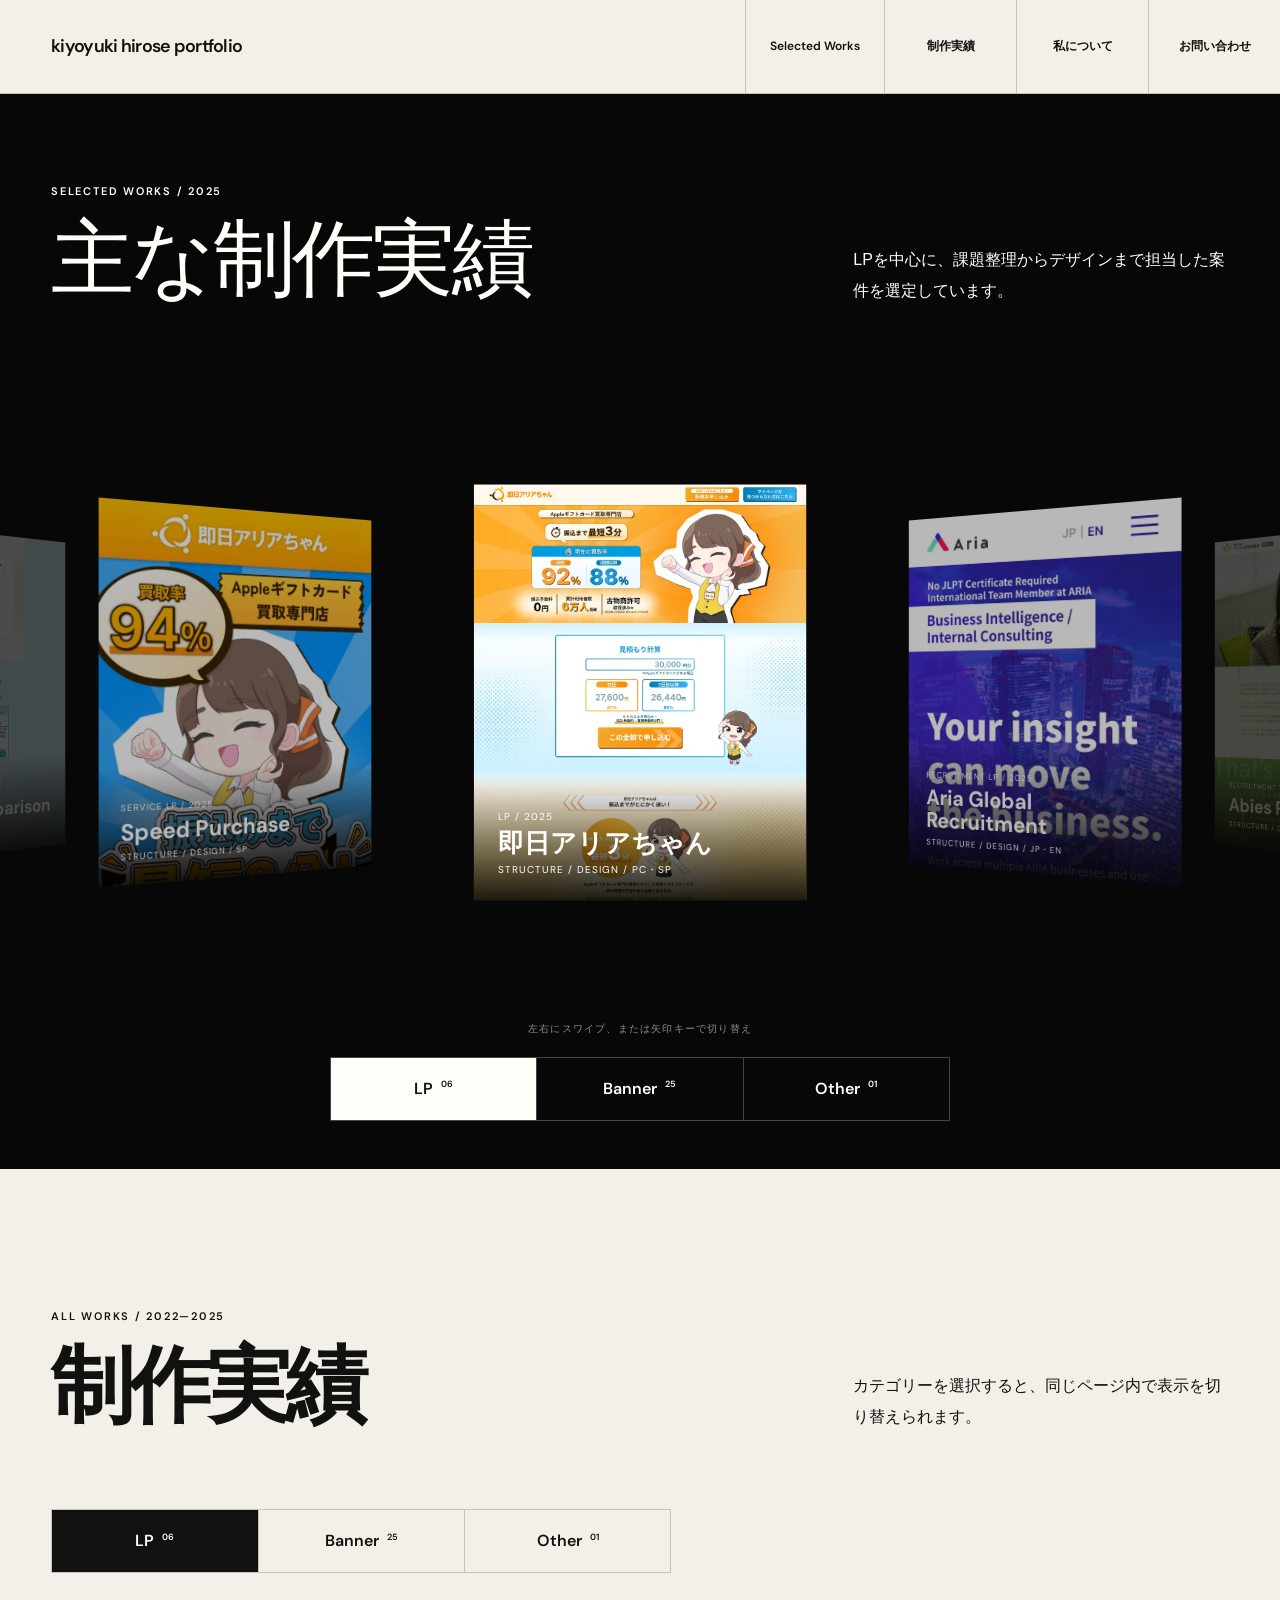
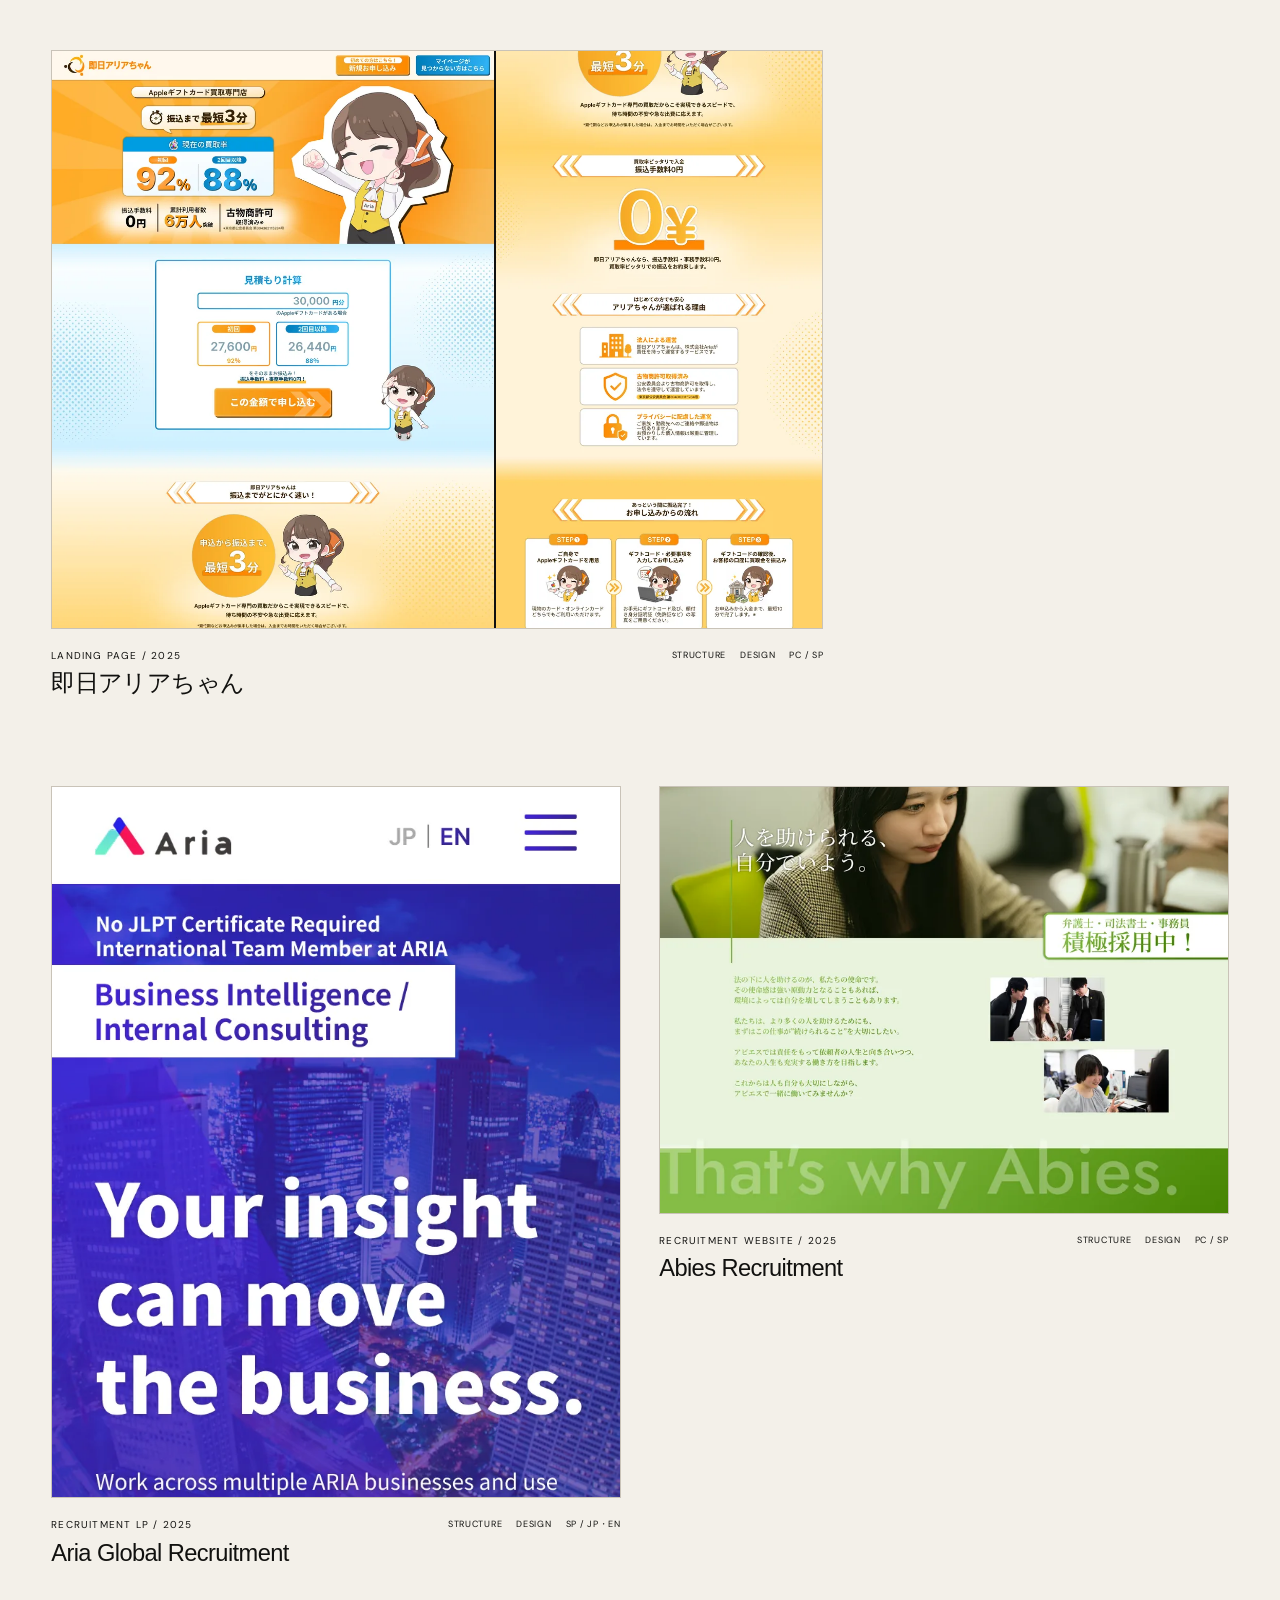
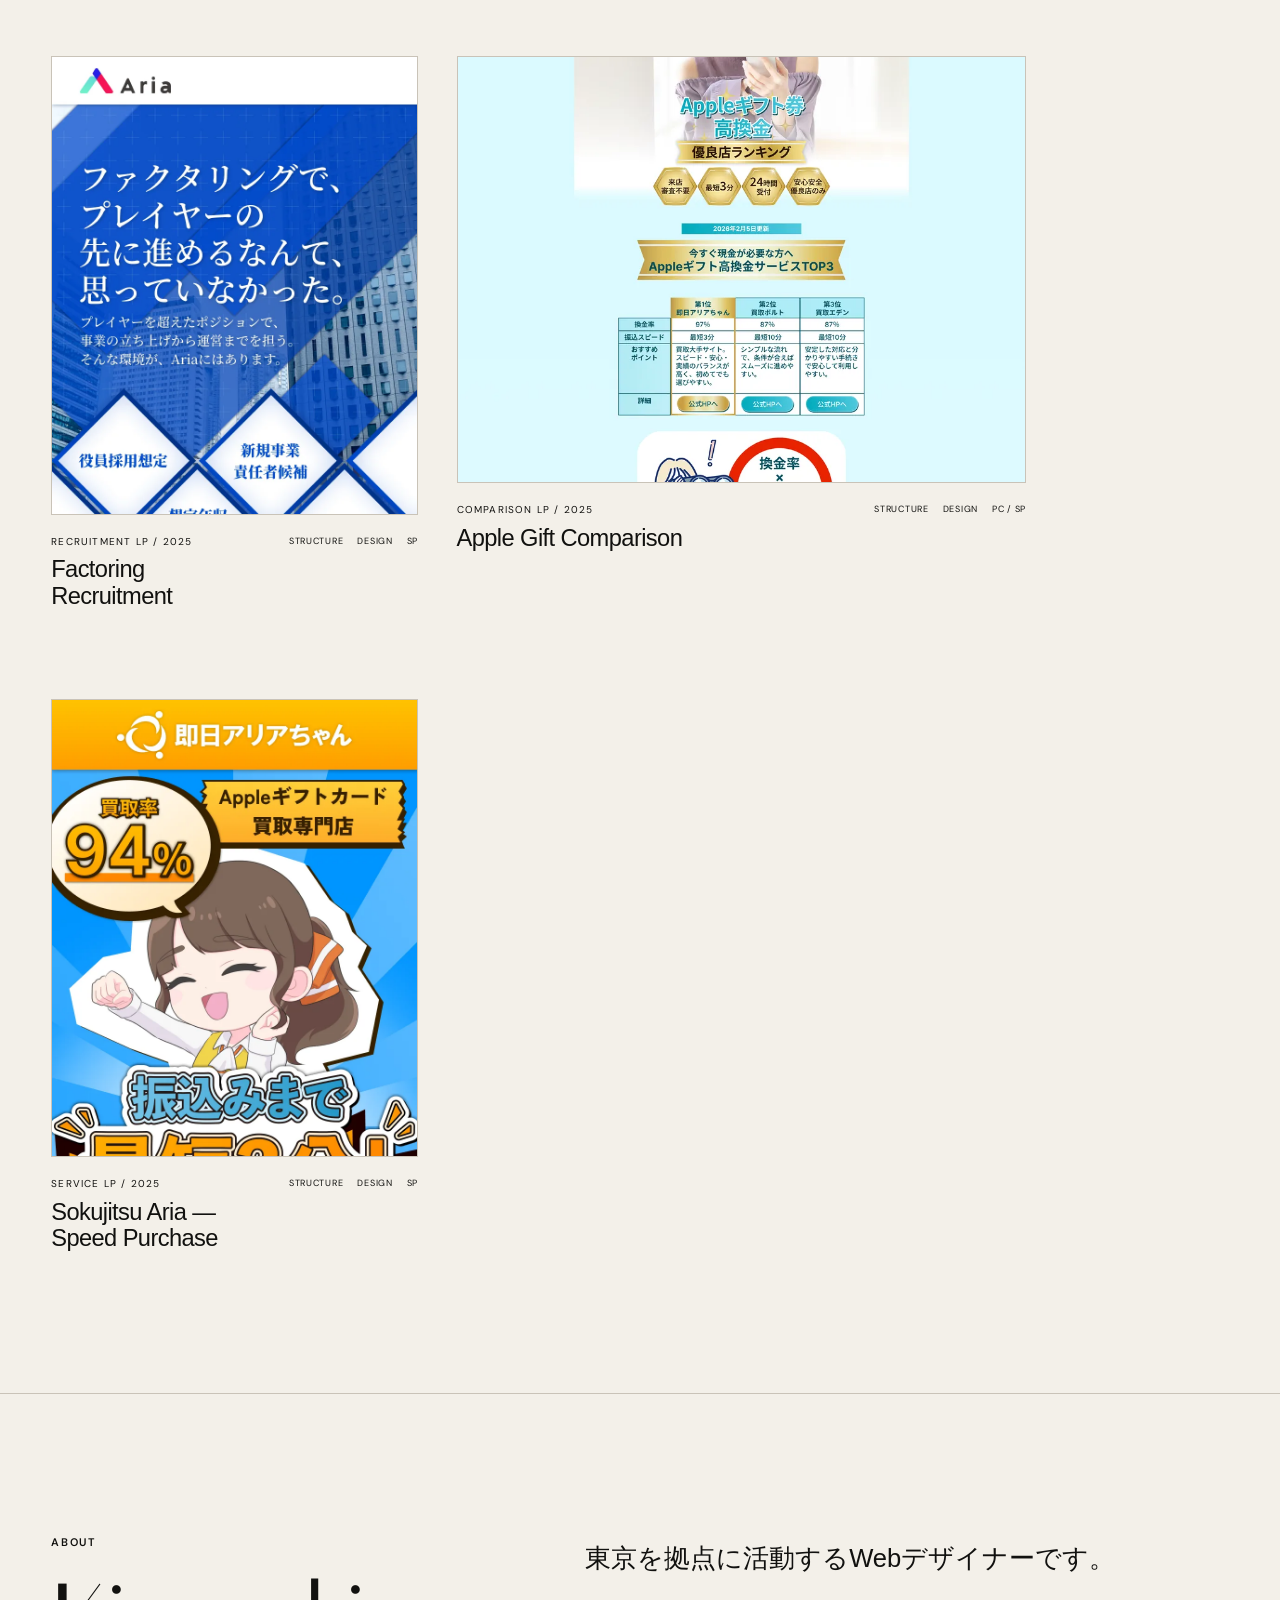
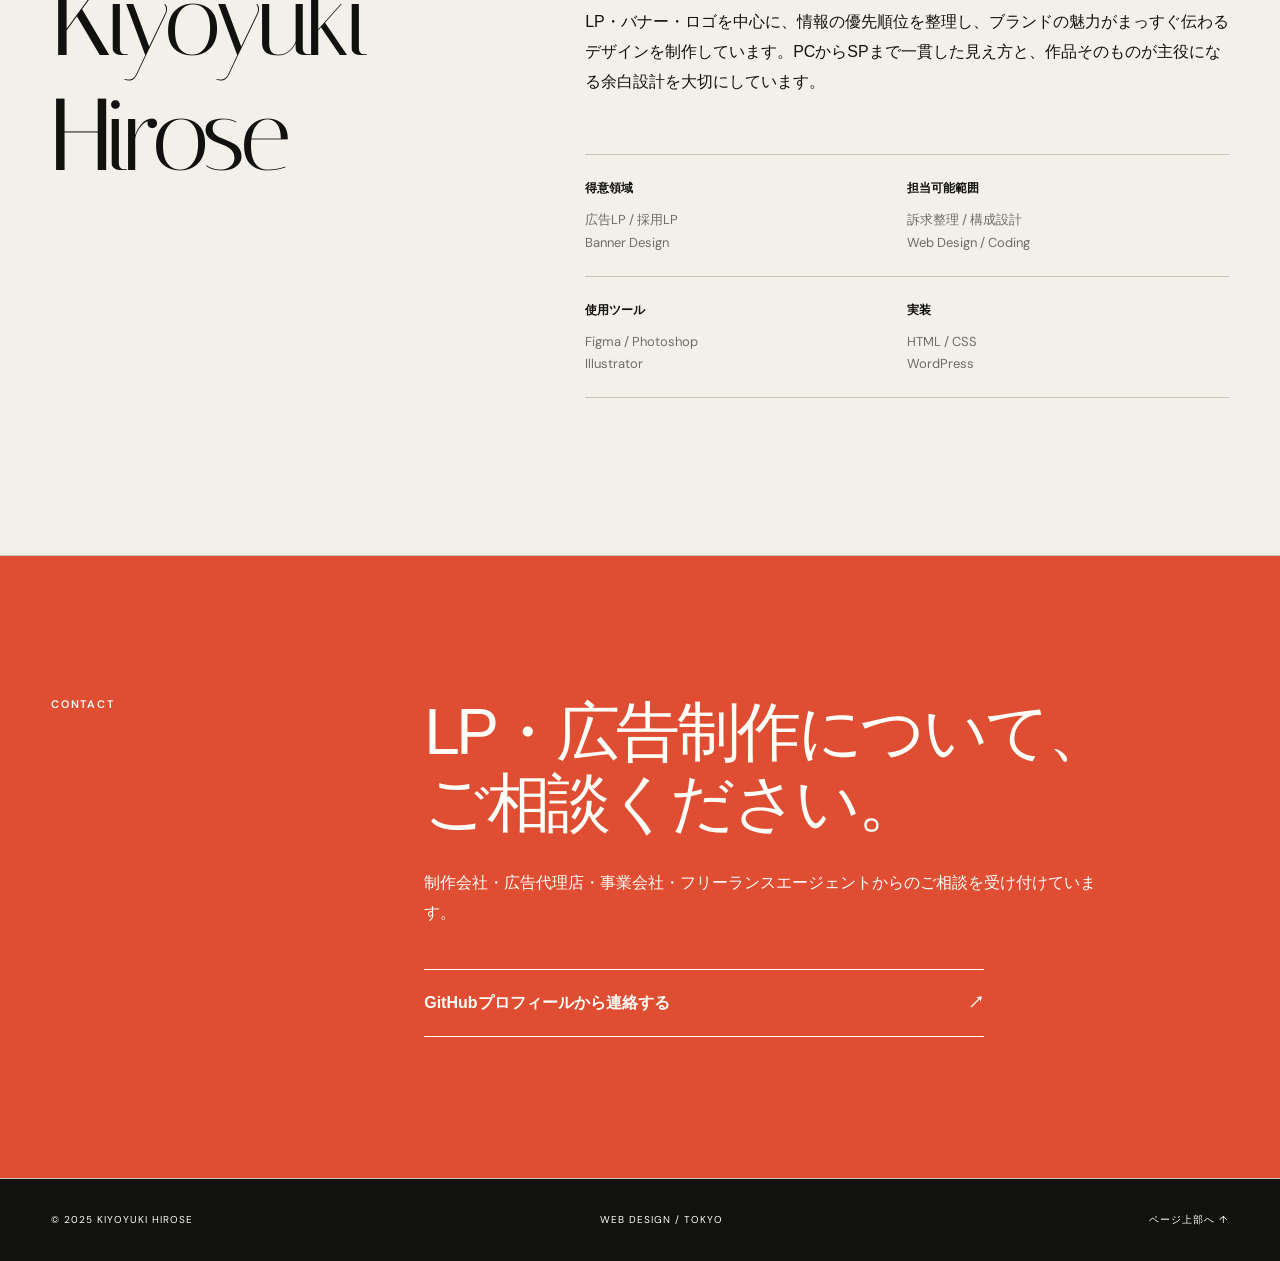
==== commit 043d662c: "Polish portfolio presentation and project previews" ====
--- a/index.html
+++ b/index.html
@@ -3,62 +3,132 @@
 <head>
   <meta charset="UTF-8">
   <meta name="viewport" content="width=device-width,initial-scale=1">
-  <meta name="description" content="Kiyoyuki Hirose — Web Designer。LP・バナー・ロゴの制作実績。">
-  <title>Kiyoyuki Hirose — Works</title>
-  <link rel="stylesheet" href="assets/style.css?v=20260821-2">
+  <meta name="description" content="Kiyoyuki Hirose — LP・広告クリエイティブを中心に、訴求整理からデザイン・実装まで対応するWebデザイナーのポートフォリオ。">
+  <meta property="og:title" content="Kiyoyuki Hirose — Web Designer">
+  <meta property="og:description" content="LP・広告クリエイティブを中心に、訴求整理からデザイン・実装まで。">
+  <meta property="og:type" content="website">
+  <meta property="og:image" content="assets/images/thumbs/apple-gift-top.webp">
+  <link rel="canonical" href="https://kiyoyukihirose-ui.github.io/kiyoyuki-hirose-portfolio/">
+  <link rel="preconnect" href="https://fonts.googleapis.com">
+  <link rel="preconnect" href="https://fonts.gstatic.com" crossorigin>
+  <link href="https://fonts.googleapis.com/css2?family=DM+Sans:wght@400;500;600&family=Italiana&display=swap" rel="stylesheet">
+  <title>Kiyoyuki Hirose — Web Designer</title>
+  <link rel="stylesheet" href="assets/style.css?v=20260828-1">
 </head>
 <body id="top" class="home-page">
+  <a class="skip-link" href="#main">本文へ移動</a>
   <header class="site-header">
-    <a class="wordmark" href="index.html">kiyoyuki hirose portfolio</a>
-    <button class="menu-btn" aria-expanded="false" aria-controls="nav">メニュー</button>
-    <nav id="nav"><a aria-current="page" href="#works">Works</a><a href="#about">私について</a></nav>
+    <a class="wordmark" href="index.html" aria-label="Kiyoyuki Hirose ポートフォリオ トップ">kiyoyuki hirose portfolio</a>
+    <button class="menu-btn" type="button" aria-expanded="false" aria-controls="nav">メニュー</button>
+    <nav id="nav" aria-label="メインナビゲーション">
+      <a href="#selected">Selected Works</a>
+      <a href="#works">制作実績</a>
+      <a href="#about">私について</a>
+      <a href="#contact">お問い合わせ</a>
+    </nav>
   </header>
 
-  <main>
-    <section class="showcase-shell" id="works" aria-label="Selected Works">
+  <main id="main">
+    <section class="selected-section" id="selected" aria-labelledby="selected-title">
+      <div class="section-heading inverse">
+        <div>
+          <p class="eyebrow">SELECTED WORKS / 2025</p>
+          <h2 id="selected-title">主な制作実績</h2>
+        </div>
+        <p>LPを中心に、課題整理からデザインまで担当した案件を選定しています。</p>
+      </div>
       <section class="kinetic-showcase" data-kinetic-showcase aria-label="注目の制作実績"></section>
-      <div class="filters showcase-filters" aria-label="作品カテゴリ">
-        <button data-filter="lp">LP <sup>06</sup></button>
-        <button type="button" data-show-banner aria-pressed="false">Banner <sup>25</sup></button>
-        <button data-filter="other">Other <sup>01</sup></button>
+      <div class="showcase-category" aria-label="ショーケースのカテゴリー">
+        <button class="active" type="button" data-showcase-filter="lp" aria-pressed="true">LP <sup>06</sup></button>
+        <button type="button" data-showcase-filter="banner" aria-pressed="false">Banner <sup>25</sup></button>
+        <button type="button" data-showcase-filter="other" aria-pressed="false">Other <sup>01</sup></button>
       </div>
     </section>
 
-    <section class="page-title home-works-title">
-      <p class="eyebrow">KIYOYUKI HIROSE / WEB DESIGNER</p>
-      <h1>Works</h1>
+    <section class="all-works" id="works" aria-labelledby="works-title">
+      <div class="section-heading works-heading">
+        <div>
+          <p class="eyebrow">ALL WORKS / 2022—2025</p>
+          <h2 id="works-title">制作実績</h2>
+        </div>
+        <p>カテゴリーを選択すると、同じページ内で表示を切り替えられます。</p>
+      </div>
+      <div class="filters archive-filters" data-work-filters aria-label="作品カテゴリー">
+        <button class="active" type="button" data-filter="lp" aria-pressed="true">LP <sup>06</sup></button>
+        <button type="button" data-show-banner aria-pressed="false">Banner <sup>25</sup></button>
+        <button type="button" data-filter="other" aria-pressed="false">Other <sup>01</sup></button>
+      </div>
+
+      <div class="work-grid" aria-live="polite">
+        <a class="work-card work-card-feature" data-category="lp" href="project.html">
+          <div class="work-visual work-visual-collage">
+            <img src="assets/images/thumbs/apple-gift-top.webp" width="1440" height="900" alt="即日アリアちゃん LPのファーストビュー">
+            <img src="assets/images/thumbs/apple-gift-middle.webp" width="1440" height="900" loading="lazy" alt="即日アリアちゃん LPの料金訴求セクション">
+          </div>
+          <div class="work-meta"><div><p>LANDING PAGE / 2025</p><h3>即日アリアちゃん</h3></div><ul><li>STRUCTURE</li><li>DESIGN</li><li>PC / SP</li></ul></div>
+        </a>
+        <a class="work-card" data-category="lp" href="project-aria.html">
+          <div class="work-visual work-visual-portrait"><img src="assets/images/thumbs/aria-recruit-top.webp" width="900" height="1125" loading="lazy" alt="Aria外国人向け採用LPのファーストビュー"></div>
+          <div class="work-meta"><div><p>RECRUITMENT LP / 2025</p><h3>Aria Global Recruitment</h3></div><ul><li>STRUCTURE</li><li>DESIGN</li><li>SP / JP・EN</li></ul></div>
+        </a>
+        <a class="work-card" data-category="lp" href="project-abies.html">
+          <div class="work-visual"><img src="assets/images/thumbs/abies-careers-top.webp" width="1440" height="900" loading="lazy" alt="アビエス法律事務所 採用サイトのファーストビュー"></div>
+          <div class="work-meta"><div><p>RECRUITMENT WEBSITE / 2025</p><h3>Abies Recruitment</h3></div><ul><li>STRUCTURE</li><li>DESIGN</li><li>PC / SP</li></ul></div>
+        </a>
+        <a class="work-card work-card-portrait" data-category="lp" href="project-factoring.html">
+          <div class="work-visual work-visual-portrait"><img src="assets/images/thumbs/factoring-top.webp" width="900" height="1125" loading="lazy" alt="ファクタリング事業 採用LPのファーストビュー"></div>
+          <div class="work-meta"><div><p>RECRUITMENT LP / 2025</p><h3>Factoring Recruitment</h3></div><ul><li>STRUCTURE</li><li>DESIGN</li><li>SP</li></ul></div>
+        </a>
+        <a class="work-card" data-category="lp" href="project-ranking.html">
+          <div class="work-visual"><img src="assets/images/thumbs/apple-ranking-top.webp" width="1440" height="900" loading="lazy" alt="Appleギフト券比較ランキングLPのファーストビュー"></div>
+          <div class="work-meta"><div><p>COMPARISON LP / 2025</p><h3>Apple Gift Comparison</h3></div><ul><li>STRUCTURE</li><li>DESIGN</li><li>PC / SP</li></ul></div>
+        </a>
+        <a class="work-card work-card-portrait" data-category="lp" href="project-apple-speed.html">
+          <div class="work-visual work-visual-portrait"><img src="assets/images/thumbs/apple-speed-top.webp" width="900" height="1125" loading="lazy" alt="Appleギフトカード最短3分買取LPのファーストビュー"></div>
+          <div class="work-meta"><div><p>SERVICE LP / 2025</p><h3>Sokujitsu Aria — Speed Purchase</h3></div><ul><li>STRUCTURE</li><li>DESIGN</li><li>SP</li></ul></div>
+        </a>
+        <article class="work-card other-work hidden" data-category="other">
+          <div class="work-visual other-monogram"><img src="assets/images/other-monogram.svg" width="1200" height="1200" loading="lazy" alt="ロゴ・その他の制作実績"></div>
+          <div class="work-meta"><div><p>OTHER / 2022</p><h3>Logo / Other</h3></div><ul><li>GRAPHIC</li><li>IDENTITY</li></ul></div>
+        </article>
+      </div>
+      <section class="inline-banner-collection" id="banner-collection" data-inline-banner-collection hidden aria-label="Banner Collection"></section>
     </section>
 
-    <section class="work-grid" aria-label="制作実績一覧">
-      <a class="work-card wide" data-category="lp" href="project.html"><div class="visual visual-lp"><img src="assets/images/apple-gift-lp-pc.png" alt="即日アリアちゃん ランディングページ"></div><div class="work-meta"><h2>即日アリアちゃん</h2><p>LP / 2025</p></div></a>
-      <a class="work-card" data-category="lp" href="project-aria.html"><div class="visual visual-lp visual-aria-thumb"><img src="assets/images/aria-recruit-en.png" alt="Aria 外国人向け採用ランディングページ"></div><div class="work-meta"><h2>Aria Global Recruitment</h2><p>LP / 2025</p></div></a>
-      <a class="work-card" data-category="banner" href="banner.html"><div class="visual visual-image"><img src="assets/images/law-office-banner.png" alt="アビエス法律事務所 バナー制作"></div><div class="work-meta"><h2>Abies Law Office</h2><p>Banner / 2025</p></div></a>
-      <a class="work-card" data-category="lp" href="project-abies.html"><div class="visual visual-lp visual-abies-thumb"><img src="assets/images/abies-careers-top-pc.png" alt="アビエス法律事務所 採用サイト"></div><div class="work-meta"><h2>Abies Recruitment</h2><p>LP / 2025</p></div></a>
-      <a class="work-card" data-category="lp" href="project-factoring.html"><div class="visual visual-lp"><img src="assets/images/aria-factoring-sp.png" alt="ファクタリング事業 採用LP"></div><div class="work-meta"><h2>Factoring Recruitment</h2><p>LP / 2025</p></div></a>
-      <a class="work-card" data-category="lp" href="project-ranking.html"><div class="visual visual-lp"><img src="assets/images/apple-ranking-pc.png" alt="Appleギフト券買取サイト比較ランキングLP"></div><div class="work-meta"><h2>Apple Gift Comparison</h2><p>LP / 2025</p></div></a>
-      <a class="work-card" data-category="lp" href="project-apple-speed.html"><div class="visual visual-lp"><img src="assets/images/apple-speed-sp.png" alt="即日アリアちゃん 最短3分買取LP"></div><div class="work-meta"><h2>Sokujitsu Aria — Speed Purchase</h2><p>LP / 2025</p></div></a>
-      <a class="work-card" data-category="banner" href="banner.html"><div class="visual visual-jewelry"><span>LINE<br>OF LIGHT</span><small>ATELIER N°8</small></div><div class="work-meta"><h2>Banner Collection</h2><p>Banner / 2024</p></div></a>
-      <a class="work-card" data-category="other" href="#about"><div class="visual visual-logo"><span>O / A</span><small>LOGO / OTHER</small></div><div class="work-meta"><h2>Logo / Other</h2><p>Other / 2022</p></div></a>
+    <section class="about-section" id="about" aria-labelledby="about-title">
+      <div class="about-intro">
+        <p class="eyebrow">ABOUT</p>
+        <h2 id="about-title">Kiyoyuki<br>Hirose</h2>
+      </div>
+      <div class="about-copy">
+        <p class="about-lead">東京を拠点に活動するWebデザイナーです。</p>
+        <p>LP・バナー・ロゴを中心に、情報の優先順位を整理し、ブランドの魅力がまっすぐ伝わるデザインを制作しています。PCからSPまで一貫した見え方と、作品そのものが主役になる余白設計を大切にしています。</p>
+        <dl class="about-facts">
+          <div><dt>得意領域</dt><dd>広告LP / 採用LP<br>Banner Design</dd></div>
+          <div><dt>担当可能範囲</dt><dd>訴求整理 / 構成設計<br>Web Design / Coding</dd></div>
+          <div><dt>使用ツール</dt><dd>Figma / Photoshop<br>Illustrator</dd></div>
+          <div><dt>実装</dt><dd>HTML / CSS<br>WordPress</dd></div>
+        </dl>
+      </div>
     </section>
-    <section class="inline-banner-collection" id="banner-collection" data-inline-banner-collection hidden aria-label="Banner Collection"></section>
 
-    <section class="section about home-about" id="about">
-      <p class="eyebrow">ABOUT</p>
+    <section class="contact-section" id="contact" aria-labelledby="contact-title">
+      <p class="eyebrow">CONTACT</p>
       <div>
-        <h2>Kiyoyuki<br>Hirose</h2>
-        <p>東京を拠点に活動するWebデザイナーです。</p>
-        <p>LP・バナー・ロゴを中心に、情報の優先順位を整理し、ブランドの魅力がまっすぐ伝わるデザインを制作しています。PCからSPまで一貫した見え方と、作品そのものが主役になる余白設計を大切にしています。</p>
-        <dl>
-          <div><dt>EXPERTISE</dt><dd>Landing Page<br>Banner Design<br>Logo / Branding</dd></div>
-          <div><dt>TOOLS</dt><dd>Figma<br>Photoshop<br>Illustrator</dd></div>
-        </dl>
+        <h2 id="contact-title">LP・広告制作について、<br>ご相談ください。</h2>
+        <p>制作会社・広告代理店・事業会社・フリーランスエージェントからのご相談を受け付けています。</p>
+        <a href="https://github.com/kiyoyukihirose-ui" target="_blank" rel="noopener">GitHubプロフィールから連絡する <span>↗</span></a>
       </div>
     </section>
   </main>
 
-  <footer><p>© 2025 KIYOYUKI HIROSE</p><p>TOKYO / JAPAN</p><a href="#top">ページ上部へ ↑</a></footer>
-  <script src="assets/kinetic-showcase.js?v=20260819-3"></script>
-  <script src="assets/banner-collection.js"></script>
-  <script src="assets/script.js"></script>
+  <footer>
+    <p>© 2025 KIYOYUKI HIROSE</p>
+    <p>WEB DESIGN / TOKYO</p>
+    <a href="#top">ページ上部へ ↑</a>
+  </footer>
+  <script src="assets/kinetic-showcase.js?v=20260828-1"></script>
+  <script src="assets/banner-collection.js?v=20260828-1"></script>
+  <script src="assets/script.js?v=20260828-1"></script>
 </body>
 </html>
--- a/assets/style.css
+++ b/assets/style.css
@@ -1,137 +1,487 @@
-@import url('https://fonts.googleapis.com/css2?family=DM+Sans:wght@300;400;500&family=Italiana&display=swap');
-:root{--paper:#f4f2ed;--ink:#121212;--line:#c8c5bd;--serif:'Italiana',serif;--sans:'DM Sans','Helvetica Neue',sans-serif}*{box-sizing:border-box}html{scroll-behavior:smooth}body{margin:0;background:var(--paper);color:var(--ink);font-family:var(--sans);font-weight:300}a{color:inherit;text-decoration:none}button{color:inherit;font:inherit}.site-header{height:88px;display:flex;align-items:center;justify-content:space-between;padding:0 3.2vw;border-bottom:1px solid var(--line);position:relative;z-index:20}.wordmark{font-size:13px;letter-spacing:.12em;font-weight:500}.site-header nav{display:flex;gap:36px;font-size:13px}.site-header nav a{position:relative}.site-header nav a:after{content:'';position:absolute;left:0;right:100%;bottom:-5px;border-bottom:1px solid;transition:.3s}.site-header nav a:hover:after,.site-header nav a[aria-current]:after{right:0}.menu-btn{display:none;border:0;background:none}.eyebrow{font-size:11px;letter-spacing:.18em;text-transform:uppercase}.hero{min-height:calc(100vh - 88px);padding:8vh 3.2vw 4vh;display:flex;flex-direction:column;justify-content:space-between}.hero h1,.page-title h1,.project-head h1{font-family:var(--serif);font-weight:400;font-size:clamp(76px,11.2vw,180px);line-height:.78;letter-spacing:-.045em;margin:0}.hero h1 em,.project-head h1 em,.banner-title h1 em,.contact h2 em{font-weight:400}.hero-foot{display:flex;justify-content:space-between;align-items:end;font-size:14px;line-height:1.7}.hero-foot span{text-align:right;font-size:11px;letter-spacing:.08em}.section{padding:14vh 3.2vw}.section-head{display:flex;justify-content:space-between;align-items:end;margin-bottom:44px}.section-head h2{font:400 clamp(34px,4vw,60px)/1 var(--serif);margin:0}.text-link{font-size:12px;border-bottom:1px solid;padding-bottom:4px}.visual{position:relative;overflow:hidden;display:flex;align-items:center;justify-content:center;min-height:300px;transition:filter .4s}.featured-work:hover .visual,.work-pair a:hover .visual,.work-card:hover .visual{filter:brightness(.92)}.visual span{font-family:var(--serif);font-size:clamp(58px,9vw,150px);line-height:.8;letter-spacing:-.04em}.visual small{position:absolute;bottom:7%;left:6%;font-size:10px;letter-spacing:.22em}.visual-cosme{background:#d8cdc0;color:#27221d}.visual-hotel{background:#222321;color:#e9e5db}.visual-fashion{background:#b7bdad;color:#141714;justify-content:flex-start;padding-left:9%}.visual-food{background:#8f3028;color:#f0dfc7}.visual-jewelry{background:#d2c7a4;color:#29241e}.visual-logo{background:#ece9e1;color:#1b1b1b;border:1px solid var(--line)}.featured-work .visual{aspect-ratio:16/8}.work-meta{display:flex;justify-content:space-between;align-items:baseline;padding:15px 0 50px}.work-meta h2,.work-meta h3{font:400 20px var(--serif);margin:0}.work-meta p{font-size:11px;letter-spacing:.08em}.work-pair{display:grid;grid-template-columns:1.1fr .9fr;gap:2vw}.work-pair .visual{aspect-ratio:4/3}.about{border-top:1px solid var(--line);display:grid;grid-template-columns:1fr 2fr;gap:4vw}.about h2{font:400 clamp(52px,7vw,110px)/.9 var(--serif);margin:0 0 50px}.about>div>p{max-width:600px;font-size:15px;line-height:2}.about dl{display:grid;grid-template-columns:1fr 1fr;margin-top:70px;border-top:1px solid var(--line)}.about dl div{padding-top:18px}.about dt{font-size:11px;text-transform:uppercase;letter-spacing:.15em}.about dd{margin:16px 0;font-size:13px;line-height:1.7}.contact{background:#121212;color:#eeeae1;padding:12vh 3.2vw}.contact h2{font:400 clamp(52px,9vw,140px)/.85 var(--serif);margin:70px 0}.contact>a{font-size:clamp(18px,2vw,30px);border-bottom:1px solid}.contact-note{font-size:12px;margin-top:35px;color:#a9a69f}footer{display:grid;grid-template-columns:1fr 1fr auto;padding:35px 3.2vw;font-size:10px;letter-spacing:.12em;border-top:1px solid var(--line)}.page-title{padding:14vh 3.2vw 8vh}.page-title h1{margin:5vh 0 8vh}.filters{display:flex;gap:30px;border-bottom:1px solid var(--line)}.filters button,.device-switch button{border:0;background:none;padding:15px 0;cursor:pointer;opacity:.45}.filters button.active,.device-switch button.active{opacity:1;border-bottom:1px solid}.filters sup{font-size:8px}.work-grid{padding:0 3.2vw 12vh;display:grid;grid-template-columns:1fr 1fr;gap:2vw}.work-card.wide{grid-column:1/-1}.work-card .visual{aspect-ratio:4/3}.work-card.wide .visual{aspect-ratio:2/1}.work-card.hidden{display:none}.project-head{padding:13vh 3.2vw 7vh}.project-head h1{font-size:clamp(65px,9vw,140px);line-height:.85;margin:5vh 0}.project-facts{display:grid;grid-template-columns:repeat(3,1fr);max-width:800px;margin-left:auto;border-top:1px solid var(--line);padding-top:16px}.project-facts span{font-size:9px;text-transform:uppercase;letter-spacing:.15em}.project-facts p{font-size:12px;line-height:1.6}.project-hero{height:78vh}.case-text{padding:14vh 3.2vw;display:grid;grid-template-columns:1.3fr 1fr;gap:10vw}.case-text h2{font:400 clamp(35px,4vw,60px)/1.15 var(--serif)}.case-text h3{font-size:11px;text-transform:uppercase;letter-spacing:.15em;margin:0 0 15px;border-top:1px solid var(--line);padding-top:15px}.case-text>div:last-child p{font-size:13px;line-height:1.9;margin:0 0 50px}.full-view{padding:10vh 3.2vw;background:#e8e5de}.device-switch{display:flex;gap:20px}.page-mock{width:100%;max-width:1200px;margin:auto;background:#f5f1e9;box-shadow:0 10px 50px #2222;transition:width .4s}.page-mock.sp{width:390px}.page-mock section{min-height:70vh;padding:8%;display:flex;flex-direction:column;justify-content:center;align-items:center;text-align:center;border-bottom:1px solid #bbb}.page-mock section:nth-child(1){background:#cfc2b3}.page-mock section:nth-child(2){background:#ede9df}.page-mock section:nth-child(3){background:#c3b4a0}.page-mock section:nth-child(4){background:#252521;color:white}.page-mock b{font:80px var(--serif)}.page-mock h3{font:400 clamp(35px,6vw,90px)/.9 var(--serif);margin:30px}.page-mock p,.page-mock small{font-size:10px;letter-spacing:.2em}.product-shape{width:120px;height:280px;border-radius:60px 60px 15px 15px;background:#eee5d8;border:1px solid #9f9384}.next-project{padding:10vh 3.2vw;display:flex;justify-content:space-between;align-items:center}.next-project span{font-size:10px;letter-spacing:.15em}.next-project a{font:400 clamp(40px,7vw,100px) var(--serif)}.next-project i{font:300 20px var(--sans)}.banner-title{display:grid;grid-template-columns:2fr 1fr;align-items:end}.banner-title .eyebrow{grid-column:1/-1}.banner-title h1{font-size:clamp(70px,10vw,150px);line-height:.8}.banner-title>p:last-child{font-size:13px;line-height:1.9;max-width:400px}.banner-grid{padding:0 3.2vw 12vh;display:grid;grid-template-columns:repeat(12,1fr);gap:2vw;align-items:start}.banner-item{border:0;padding:0;cursor:zoom-in;min-height:380px;position:relative;display:flex;align-items:center;justify-content:center;overflow:hidden}.banner-item span{font:400 clamp(45px,7vw,100px)/.8 var(--serif);text-align:left}.banner-item small{position:absolute;bottom:8%;left:8%;letter-spacing:.2em}.banner-item.tall{grid-column:span 7;aspect-ratio:4/5}.banner-item.square{grid-column:span 5;aspect-ratio:1}.banner-item.wide{grid-column:3/span 8;aspect-ratio:16/9}.banner-modal{width:min(1100px,92vw);max-height:90vh;padding:0;border:0;background:var(--paper);color:var(--ink)}.banner-modal::backdrop{background:#111c}.modal-close{position:fixed;right:4vw;top:3vh;background:none;color:white;border:0;z-index:3;cursor:pointer}.modal-visual{height:50vh;display:flex;align-items:center;justify-content:center}.modal-visual span{font:80px/.8 var(--serif)}.modal-copy{padding:45px}.modal-copy h2{font:400 clamp(30px,4vw,55px) var(--serif)}.modal-copy dl{display:grid;grid-template-columns:1fr 1fr;gap:25px}.modal-copy dl div{border-top:1px solid var(--line);padding-top:12px}.modal-copy dt{font-size:10px;letter-spacing:.15em}.modal-copy dd{font-size:13px;line-height:1.7;margin:10px 0}
-@media(max-width:700px){.site-header{height:66px;padding:0 20px}.menu-btn{display:block}.site-header nav{display:none;position:absolute;top:66px;left:0;right:0;background:var(--paper);padding:30px 20px;border-bottom:1px solid;flex-direction:column}.site-header nav.open{display:flex}.hero{min-height:calc(100svh - 66px);padding:7vh 20px 25px}.hero h1{font-size:18.3vw;line-height:.82}.hero-foot{align-items:start}.hero-foot span{display:none}.section{padding:90px 20px}.section-head{align-items:start}.section-head h2{font-size:38px}.featured-work .visual,.work-pair .visual{aspect-ratio:4/5}.work-pair{grid-template-columns:1fr}.visual span{font-size:20vw}.work-meta{display:block;padding-bottom:35px}.work-meta h2,.work-meta h3{font-size:19px}.about{grid-template-columns:1fr;gap:40px}.about h2{font-size:15vw}.about dl{grid-template-columns:1fr}.contact{padding:90px 20px}.contact h2{font-size:15vw;margin:50px 0 70px}footer{padding:30px 20px;grid-template-columns:1fr auto}footer p:nth-child(2){display:none}.page-title{padding:90px 20px 50px}.page-title h1{font-size:24vw}.filters{gap:18px;overflow:auto}.filters button{white-space:nowrap}.work-grid{padding:0 20px 80px;grid-template-columns:1fr;gap:10px}.work-card.wide{grid-column:auto}.work-card .visual,.work-card.wide .visual{aspect-ratio:4/5}.project-head{padding:90px 20px 50px}.project-head h1{font-size:17vw}.project-facts{grid-template-columns:1fr 1fr;gap:20px}.project-facts div:last-child{display:none}.project-hero{height:70vh}.case-text{padding:90px 20px;grid-template-columns:1fr;gap:60px}.case-text h2{font-size:38px}.full-view{padding:80px 20px;overflow:hidden}.full-view .section-head{display:block}.device-switch{margin-top:20px}.page-mock.pc{width:750px;transform-origin:top left}.page-mock.sp{width:100%}.page-mock section{min-height:75vh}.page-mock h3{font-size:38px}.next-project{padding:70px 20px;display:block}.next-project a{display:block;margin-top:25px}.banner-title{display:block}.banner-title h1{font-size:20vw;margin-bottom:60px}.banner-grid{padding:0 20px 80px;display:block}.banner-item{width:100%;margin-bottom:20px;min-height:0}.banner-item.tall{aspect-ratio:4/5}.banner-item.square{aspect-ratio:1}.banner-item.wide{aspect-ratio:4/3}.banner-item span{font-size:18vw}.modal-visual{height:40vh}.modal-copy{padding:28px 20px}.modal-copy dl{grid-template-columns:1fr}}
-@media(prefers-reduced-motion:reduce){html{scroll-behavior:auto}*{transition:none!important}}
-
-/* Full-size LP artwork */
-.lp-image-stage{width:100%;margin:auto;display:flex;justify-content:center;align-items:flex-start;transition:max-width .4s ease}.lp-image-stage.pc{max-width:1440px}.lp-image-stage.sp{max-width:390px}.lp-image{display:block;width:100%;height:auto;box-shadow:0 14px 55px #2222}.lp-image-sp{display:none}.lp-image-stage.sp .lp-image-pc{display:none}.lp-image-stage.sp .lp-image-sp{display:block}
-@media(max-width:700px){.full-view{overflow:visible}.lp-image-stage.pc,.lp-image-stage.sp{width:100%;max-width:100%}}
-
-/* Supplied banner artwork */
-.banner-artwork{background:#0b0b0b}.banner-item>img{display:block;width:100%;height:100%;object-fit:cover}.modal-visual:has(img){height:auto;max-height:72vh;background:#0b0b0b}.modal-visual>img{display:block;width:auto;max-width:100%;height:auto;max-height:72vh;object-fit:contain}
-.visual-image{background:#111}.visual-image>img{display:block;width:100%;height:100%;object-fit:contain}
-.visual-lp{background:#fff}.visual-lp>img{display:block;width:100%;height:100%;object-fit:cover;object-position:center top}
-
-/* Conversion-focused home */
-.nav-contact{border-bottom:1px solid;padding-bottom:5px}.hero-conversion{min-height:calc(100svh - 88px)}.hero-status{display:flex;justify-content:space-between;align-items:center}.hero-status>p:last-child,.availability{font-size:11px;letter-spacing:.08em}.hero-status i,.availability i{display:inline-block;width:7px;height:7px;border-radius:50%;background:#57815d;margin-right:9px}.hero-offer{gap:40px}.hero-lead{font:400 24px/1.35 var(--serif);margin:0 0 12px}.hero-offer>div:first-child>p:last-child{max-width:480px;margin:0}.hero-actions{display:flex;gap:10px}.button-primary,.button-secondary{min-width:190px;padding:18px 20px;border:1px solid var(--ink);display:flex;justify-content:space-between;align-items:center;font-size:11px;letter-spacing:.04em;transition:.25s}.button-primary{background:var(--ink);color:var(--paper)}.button-primary:hover{background:transparent;color:var(--ink)}.button-secondary:hover{background:var(--ink);color:var(--paper)}.trust-strip{min-height:58px;padding:0 3.2vw;border-top:1px solid var(--line);border-bottom:1px solid var(--line);display:grid;grid-template-columns:repeat(4,1fr);align-items:center;font-size:10px;letter-spacing:.1em;text-transform:uppercase}.trust-strip p:not(:last-child){border-right:1px solid var(--line)}.trust-strip p:not(:first-child){padding-left:2vw}.works-preview .section-head>div h2{margin-top:18px}.premium-work .visual{aspect-ratio:16/8.5}.project-index{font-size:11px}.results-section{padding:13vh 3.2vw;border-top:1px solid var(--line)}.results-intro{display:grid;grid-template-columns:1.4fr .6fr;gap:8vw;align-items:end;margin:55px 0 90px}.results-intro h2{font:400 clamp(48px,7vw,105px)/.9 var(--serif);margin:0}.results-intro h2 em{font-weight:400}.results-intro>p{font-size:14px;line-height:1.9;margin:0}.value-grid{display:grid;grid-template-columns:repeat(3,1fr);border-top:1px solid var(--line)}.value-grid article{padding:22px 3vw 0 0}.value-grid article:not(:last-child){border-right:1px solid var(--line)}.value-grid article:not(:first-child){padding-left:3vw}.value-grid span{font-size:10px;letter-spacing:.12em}.value-grid h3{font:400 31px var(--serif);margin:50px 0 18px}.value-grid p{font-size:13px;line-height:1.8;max-width:270px}.about-trust .about-lead{font:400 24px/1.5 var(--serif);margin-bottom:20px}.trust-details{margin-top:70px}.trust-details dl{grid-template-columns:repeat(3,1fr)}.trust-details blockquote{font:400 clamp(24px,3vw,42px)/1.35 var(--serif);margin:80px 0 0;padding:45px 0 0;border-top:1px solid var(--line);max-width:900px}.trust-details cite{display:block;font:300 10px var(--sans);letter-spacing:.12em;margin-top:28px;text-transform:uppercase}.contact-conversion{padding-top:10vh}.contact-top{display:flex;justify-content:space-between}.contact-conversion h2{margin-bottom:10vh}.contact-grid{display:grid;grid-template-columns:1.2fr .8fr;gap:12vw;border-top:1px solid #444;padding-top:35px}.contact-grid>div:first-child>p{font-size:14px;line-height:1.9;max-width:520px;color:#bdb9b1}.contact-mail{display:flex;justify-content:space-between;font-size:clamp(18px,2.2vw,32px)!important;margin-top:50px;padding-bottom:12px}.contact-facts p{display:flex;justify-content:space-between;gap:30px;font-size:12px;border-bottom:1px solid #444;padding:0 0 17px;margin:0 0 17px}.contact-facts span{color:#888;font-size:10px;letter-spacing:.12em;text-transform:uppercase}
-@media(max-width:700px){.hero-conversion{min-height:calc(100svh - 66px)}.hero-status>p:last-child{display:none}.hero-offer{display:block}.hero-lead{font-size:21px}.hero-actions{margin-top:30px;display:block}.button-primary,.button-secondary{width:100%;margin-top:8px}.trust-strip{padding:18px 20px;grid-template-columns:1fr 1fr;gap:16px 8px}.trust-strip p{margin:0!important;padding:0!important;border:0!important;font-size:8px}.premium-work .visual{aspect-ratio:4/5}.results-section{padding:90px 20px}.results-intro{grid-template-columns:1fr;gap:35px;margin:45px 0 70px}.results-intro h2{font-size:14vw}.value-grid{grid-template-columns:1fr}.value-grid article,.value-grid article:not(:first-child){border-right:0;border-bottom:1px solid var(--line);padding:25px 0}.value-grid h3{margin:35px 0 14px}.trust-details dl{grid-template-columns:1fr}.trust-details blockquote{font-size:28px;margin-top:55px}.contact-grid{grid-template-columns:1fr;gap:65px}.contact-mail{font-size:18px!important}.contact-facts p{display:block}.contact-facts span{display:block;margin-bottom:8px}}
-
-/* Banner projects grouped by campaign */
-.banner-projects{padding:0 3.2vw 12vh}.banner-project{padding:8vh 0 12vh;border-top:1px solid var(--line)}.banner-project-head{display:flex;justify-content:space-between;align-items:end;margin-bottom:45px}.banner-project-head h2{font:400 clamp(30px,4vw,58px)/1 var(--serif);margin:16px 0 0}.banner-project-head>p{font-size:10px;letter-spacing:.1em;text-transform:uppercase}.variant-grid{display:grid;gap:2vw;align-items:start}.variants-2{grid-template-columns:1fr 1fr}.variants-4{grid-template-columns:1fr 1fr}.variants-feature{grid-template-columns:minmax(280px,62%);justify-content:center}.banner-projects .banner-item{width:100%;min-height:0;padding:0;border:0;background:#dedbd4;cursor:zoom-in;overflow:hidden;display:block}.banner-projects .banner-item img{display:block;width:100%;height:100%;object-fit:contain;transition:transform .5s ease,filter .5s ease}.banner-projects .banner-item:hover img{transform:scale(1.012);filter:brightness(.94)}.variant-square{aspect-ratio:1}.variant-portrait{aspect-ratio:2161/3841}.variant-wide{aspect-ratio:2200/1170}.modal-visual{background:#171717}.modal-visual>img{background:#171717}
-.banner-projects .banner-item.crop-frame img{transform:scale(1.022)}.banner-projects .banner-item.crop-frame:hover img{transform:scale(1.034)}.banner-projects .banner-item.variant-wide.crop-frame img{transform:scale(1.05)}.banner-projects .banner-item.variant-wide.crop-frame:hover img{transform:scale(1.064)}.modal-visual.crop-frame{overflow:hidden}.modal-visual.crop-frame>img{transform:scale(1.022)}.modal-visual.crop-frame.crop-frame-wide>img{transform:scale(1.05)}
-@media(max-width:700px){.banner-projects{padding:0 20px 80px}.banner-project{padding:60px 0 80px}.banner-project-head{display:block;margin-bottom:28px}.banner-project-head>p{margin-top:15px}.variant-grid,.variants-2,.variants-4,.variants-feature{grid-template-columns:1fr;gap:14px}.variant-portrait{width:78%!important;margin:auto}.banner-modal{width:94vw}.modal-visual>img{max-height:60vh}.modal-copy dl{grid-template-columns:1fr}}
-@media(min-width:701px){.banner-projects{max-width:1320px;margin:0 auto}.banner-project-head{max-width:1180px;margin-left:auto;margin-right:auto}.banner-projects .variants-2{max-width:920px;margin-left:auto;margin-right:auto}.banner-projects .variants-4{max-width:1180px;margin-left:auto;margin-right:auto;grid-template-columns:repeat(3,1fr);gap:22px}.banner-projects .variants-feature{max-width:560px;margin-left:auto;margin-right:auto;grid-template-columns:1fr}}
-
-/* Aria recruitment LP */
-.visual-aria{background:#4021ce;align-items:flex-start}.visual-aria>img{display:block;width:100%;height:100%;object-fit:cover;object-position:center top}.visual-aria-thumb>img{object-position:center top}.aria-full-view .section-head{align-items:flex-end}.aria-view-tabs{display:flex;gap:22px;flex-wrap:wrap}.aria-view-tabs button{border:0;background:none;padding:12px 0;cursor:pointer;opacity:.45;font-size:12px}.aria-view-tabs button.active{opacity:1;border-bottom:1px solid}.aria-view-stage{width:390px;max-width:100%;margin:0 auto}.aria-view-stage img{display:block;width:100%;height:auto;box-shadow:0 14px 55px #2222}.aria-view-stage img[hidden]{display:none}
-@media(max-width:700px){.aria-full-view .section-head{display:block}.aria-view-tabs{margin-top:26px;gap:0;flex-wrap:nowrap;overflow-x:auto;border-bottom:1px solid var(--line)}.aria-view-tabs button{flex:0 0 auto;margin-right:20px;white-space:nowrap}.aria-view-stage{width:100%}}
-
-.visual-abies{background:#4f9200;align-items:flex-start}.visual-abies>img,.visual-abies-thumb>img{display:block;width:100%;height:100%;object-fit:cover;object-position:center top}.abies-full-view .section-head{align-items:flex-end}.abies-device-tabs{display:flex;gap:22px}.abies-device-tabs button{border:0;background:none;padding:12px 0;cursor:pointer;opacity:.45;font-size:12px}.abies-device-tabs button.active{opacity:1;border-bottom:1px solid}.abies-page-select-wrap{display:none}.abies-page-tabs{display:grid;grid-template-columns:repeat(3,1fr);max-width:960px;margin:0 auto 50px;border-top:1px solid var(--line);border-left:1px solid var(--line)}.abies-page-tabs button{border:0;border-right:1px solid var(--line);border-bottom:1px solid var(--line);background:transparent;padding:16px 18px;cursor:pointer;font-size:12px;letter-spacing:.04em}.abies-page-tabs button.active{background:var(--ink);color:var(--paper)}.abies-project-stage{width:100%;margin:0 auto;transition:max-width .35s ease}.abies-project-stage.pc{max-width:1400px}.abies-project-stage.sp{max-width:390px}.abies-project-stage img{display:block;width:100%;height:auto;box-shadow:0 14px 55px #2222}
-@media(max-width:700px){.abies-full-view .section-head{display:block}.abies-device-tabs{margin-top:24px}.abies-page-tabs{display:none}.abies-page-select-wrap{display:block;margin:0 0 34px}.abies-page-select-wrap span{display:block;margin-bottom:10px;font-size:10px;letter-spacing:.16em}.abies-page-select-wrap select{width:100%;height:52px;padding:0 46px 0 16px;border:1px solid var(--ink);border-radius:0;background:var(--paper);color:var(--ink);font-size:14px;appearance:auto}.abies-project-stage.pc,.abies-project-stage.sp{max-width:100%}}
-
-.single-lp-stage{max-width:390px}
-.home-works-title{padding-top:10vh}.home-about{border-top:1px solid var(--line)}
-@media(max-width:700px){.home-works-title{padding-top:70px}}
-.filters a{padding:15px 0;opacity:.45;white-space:nowrap}.filters a:hover,.filters a:focus-visible{opacity:1;border-bottom:1px solid}
-.inline-banner-collection[hidden],.work-grid[hidden]{display:none}.inline-banner-collection{padding-top:0}.filters [data-show-banner].active{opacity:1;border-bottom:1px solid}
-.scroll-top-button{position:fixed;right:24px;bottom:24px;z-index:50;width:62px;height:62px;border:1px solid var(--ink);background:var(--paper);color:var(--ink);font-size:10px;letter-spacing:.1em;cursor:pointer;opacity:0;visibility:hidden;transform:translateY(10px);transition:opacity .25s,transform .25s,visibility .25s}.scroll-top-button.visible{opacity:1;visibility:visible;transform:translateY(0)}.scroll-top-button:hover{background:var(--ink);color:var(--paper)}@media(max-width:700px){.scroll-top-button{right:14px;bottom:14px;width:52px;height:52px}}
-@media(max-width:700px){.wordmark{font-size:10px;letter-spacing:.08em}}
-
-/* Block-inspired editorial direction */
-:root{--paper:#fff;--ink:#101010;--line:#d9d9d9;--accent:#1717ff;--serif:Arial,'Helvetica Neue',sans-serif;--sans:Arial,'Helvetica Neue',sans-serif}
-body{font-weight:400;background-color:var(--paper);background-image:linear-gradient(90deg,transparent calc(25% - 1px),#e7e7e7 calc(25% - 1px),#e7e7e7 25%,transparent 25%);background-size:25vw 100%;background-position:0 0}
-.site-header{height:96px;padding:0 0 0 3.2vw;background:#fff;border-color:var(--line);position:relative}
-.wordmark{align-self:stretch;display:flex;flex-direction:column;justify-content:center;font-size:20px;font-weight:700;line-height:1;letter-spacing:-.02em;text-transform:none}
-.wordmark:after{content:'WEB DESIGN / TOKYO';font-size:8px;font-weight:500;letter-spacing:.2em;margin-top:9px}
-.site-header nav{height:100%;gap:0;border-left:1px solid var(--line)}
-.site-header nav a{min-width:132px;padding:0 26px;display:flex;align-items:center;justify-content:center;border-right:1px solid var(--line);font-size:11px;letter-spacing:.08em}
-.site-header nav a:after{display:none}.site-header nav a:hover,.site-header nav a[aria-current]{background:var(--accent);color:#fff}
-.eyebrow{font-size:10px;font-weight:700;letter-spacing:.16em}
-.page-title{min-height:calc(82vh - 96px);padding:8vh 3.2vw 0;display:grid;grid-template-columns:1fr 1fr;grid-template-rows:auto 1fr auto auto;column-gap:3.2vw}
-.page-title>.eyebrow{grid-column:1/-1}.page-title h1{grid-column:1/-1;align-self:center;margin:4vh 0 2vh;font-size:clamp(112px,18vw,290px);font-weight:700;line-height:.72;letter-spacing:-.075em;text-transform:uppercase}
-.works-manifesto{grid-column:1/-1;display:grid;grid-template-columns:1fr 1fr;gap:3.2vw;align-items:end;margin:2vh 0 7vh;padding-top:22px;border-top:1px solid var(--ink)}
-.works-manifesto p{margin:0;font-size:clamp(23px,3.2vw,52px);font-weight:700;line-height:1.12;letter-spacing:-.04em}.works-manifesto span{justify-self:end;text-align:right;font-size:10px;font-weight:700;line-height:1.8;letter-spacing:.12em}
-.filters{grid-column:1/-1;gap:0;border-top:1px solid var(--line);border-bottom:1px solid var(--line)}
-.filters button,.filters a{flex:1;padding:22px 20px;border-right:1px solid var(--line);text-align:left;font-size:14px;font-weight:700;opacity:1;transition:background .25s,color .25s}.filters button:first-child,.filters a:first-child{border-left:1px solid var(--line)}
-.filters button:hover,.filters a:hover,.filters button.active,.filters [data-show-banner].active{background:var(--accent);color:#fff;border-bottom:0}.filters sup{font-size:9px;margin-left:3px}
-.work-grid{padding:7vw 3.2vw 13vw;grid-template-columns:repeat(12,1fr);gap:0 3.2vw}
-.work-card{grid-column:span 6;border-top:1px solid var(--ink);padding-top:12px}.work-card.wide{grid-column:1/-1}.work-card .visual{aspect-ratio:4/3;min-height:0;background:#f1f1f1}.work-card.wide .visual{aspect-ratio:16/8.5}.work-card .visual img{transition:transform .7s cubic-bezier(.2,.75,.2,1)}.work-card:hover .visual img{transform:scale(1.025)}
-.work-meta{padding:18px 0 7vw;align-items:start}.work-meta h2,.work-meta h3{font-family:var(--sans);font-size:clamp(22px,2.2vw,36px);font-weight:700;line-height:1.05;letter-spacing:-.035em}.work-meta p{margin-top:3px;font-size:9px;font-weight:700}
-.about{padding:12vw 3.2vw;background:#fff;grid-template-columns:1fr 2fr;border-top:1px solid var(--ink)}.about h2{font-size:clamp(72px,10vw,160px);font-weight:700;line-height:.78;letter-spacing:-.075em;text-transform:uppercase}.about>div>p{font-size:18px;font-weight:500;line-height:1.7}.about dl{border-color:var(--ink)}.about dt{color:var(--accent);font-weight:700}.about dd{font-weight:700}
-footer{min-height:120px;align-items:center;background:var(--accent);color:#fff;border:0;font-weight:700}
-.banner-projects{padding-left:3.2vw;padding-right:3.2vw}.banner-project{padding-top:10vh;border-color:var(--ink)}.banner-project-head h2{font-family:var(--sans);font-weight:700;letter-spacing:-.045em}.banner-project-head .eyebrow{color:var(--accent)}.banner-project-head>p{font-weight:700}.variant-grid{gap:1.6vw}.banner-projects .banner-item{background:#eee}
-.project-head h1,.banner-title h1,.next-project a,.case-text h2,.section-head h2{font-family:var(--sans);font-weight:700;letter-spacing:-.055em}.project-head>.eyebrow,.banner-title>.eyebrow{color:var(--accent)}
-.full-view{background:#f4f4f4}.device-switch button.active,.aria-view-tabs button.active,.abies-device-tabs button.active{background:var(--accent);color:#fff;border:0;padding-left:16px;padding-right:16px}.abies-page-tabs button.active{background:var(--accent)}
-.scroll-top-button{border:0;background:var(--accent);color:#fff;font-weight:700}.scroll-top-button:hover{background:#000;color:#fff}
-@media(max-width:700px){body{background-image:linear-gradient(90deg,transparent calc(50% - 1px),#ececec calc(50% - 1px),#ececec 50%,transparent 50%);background-size:50vw 100%}.site-header{height:76px;padding-left:20px}.wordmark{font-size:15px}.wordmark:after{font-size:6px}.menu-btn{display:block;width:76px;height:76px;background:var(--accent);color:#fff;border:0;font-size:10px;font-weight:700}.site-header nav{top:76px;height:auto;padding:0;background:#fff;border-top:1px solid var(--line)}.site-header nav a{min-height:58px;justify-content:flex-start;border-bottom:1px solid var(--line);border-right:0}.page-title{min-height:auto;padding:72px 20px 0;display:block}.page-title h1{font-size:23vw;line-height:.74;margin:55px 0 65px}.works-manifesto{display:block;margin-bottom:55px}.works-manifesto p{font-size:8.1vw}.works-manifesto span{display:block;margin-top:35px;text-align:left}.filters{display:grid;grid-template-columns:repeat(3,1fr);overflow:visible}.filters button,.filters a{padding:18px 10px;font-size:12px}.work-grid{padding:55px 20px 100px;display:block}.work-card{display:block;padding-top:10px}.work-card .visual,.work-card.wide .visual{aspect-ratio:4/5}.work-meta{display:flex;padding:15px 0 70px}.work-meta h2{font-size:24px}.about{padding:100px 20px;display:block}.about h2{font-size:18vw}.about>div>p{font-size:16px}.banner-projects{padding-left:20px;padding-right:20px}.banner-project-head h2{font-size:34px}.variant-grid{gap:16px}footer{min-height:100px}}
-
-/* Kinetic featured works */
-.kinetic-showcase{position:relative;height:min(720px,72vw);min-height:560px;overflow:hidden;background:#050505;color:#fff;isolation:isolate}
-.kinetic-stage{position:absolute;inset:0}
-.kinetic-slide{position:absolute;inset:0;display:grid;grid-template-columns:minmax(0,1fr) minmax(360px,.9fr) minmax(0,1fr);gap:24px;align-items:center;padding:72px 3.2vw 96px;opacity:0;visibility:hidden;transform:translate3d(8%,0,0);transition:opacity .75s ease,transform .9s cubic-bezier(.22,.75,.16,1),visibility 0s .9s;pointer-events:none}
-.kinetic-slide.is-active{z-index:2;opacity:1;visibility:visible;transform:translate3d(0,0,0);transition-delay:0s;pointer-events:auto}
-.kinetic-slide.is-leaving{z-index:1;opacity:0;visibility:visible;transform:translate3d(-8%,0,0)}
-.kinetic-panel{margin:0;min-width:0;height:min(470px,48vw);overflow:hidden;background:#171717}
-.kinetic-panel-visual{position:relative;box-shadow:0 28px 70px #0009;transition:transform 1.1s cubic-bezier(.2,.8,.2,1)}
-.kinetic-panel-visual:after{content:'';position:absolute;inset:0;border:1px solid #fff2;pointer-events:none}
-.kinetic-panel-visual img{display:block;width:100%;height:100%;object-fit:cover;object-position:center top;filter:saturate(.94)}
-.kinetic-panel-left{transform:perspective(1100px) rotateY(8deg) rotateZ(3.5deg) translateX(-4%)}
-.kinetic-panel-right{transform:perspective(1100px) rotateY(-8deg) rotateZ(-3.5deg) translateX(4%)}
-.kinetic-slide.is-active .kinetic-panel-left{transform:perspective(1100px) rotateY(5deg) rotateZ(2.5deg) translateX(0)}
-.kinetic-slide.is-active .kinetic-panel-right{transform:perspective(1100px) rotateY(-5deg) rotateZ(-2.5deg) translateX(0)}
-.kinetic-panel-copy{display:flex;flex-direction:column;justify-content:space-between;padding:28px;background:#8dbcf4;color:#050505;border-radius:8px}
-.kinetic-count,.kinetic-label{margin:0;font-size:9px;font-weight:700;letter-spacing:.15em}.kinetic-label{margin-top:36px;font-size:12px;letter-spacing:.04em}
-.kinetic-panel-copy h2{max-width:480px;margin:8px 0 0;font-size:clamp(32px,3.5vw,58px);line-height:.94;letter-spacing:-.06em}
-.kinetic-copy{max-width:330px;margin:22px 0 0;font-size:13px;line-height:1.55}
-.kinetic-panel-copy>a{align-self:flex-start;display:flex;gap:26px;align-items:center;padding:14px 18px;background:#050505;color:#fff;font-size:12px;font-weight:700;transition:background .25s,color .25s}
-.kinetic-panel-copy>a:hover,.kinetic-panel-copy>a:focus-visible{background:#fff;color:#050505;outline:0}
-.kinetic-controls{position:absolute;z-index:5;left:3.2vw;right:3.2vw;bottom:26px;display:grid;grid-template-columns:1fr auto 1fr;align-items:center;font-size:8px;font-weight:700;letter-spacing:.16em}
-.kinetic-controls>p{margin:0}.kinetic-dots{display:flex;gap:7px}.kinetic-dots button{width:38px;height:22px;padding:10px 0;border:0;background:none;cursor:pointer}.kinetic-dots span{display:block;height:2px;background:#fff4;transition:background .25s,transform .25s}.kinetic-dots button[aria-pressed="true"] span{background:#fff;transform:scaleY(2)}
-.kinetic-toggle{justify-self:end;padding:8px 0;border:0;border-bottom:1px solid #fff;background:none;color:#fff;font-size:8px;font-weight:700;letter-spacing:.16em;cursor:pointer}
-@media(max-width:700px){.kinetic-showcase{height:590px;min-height:0}.kinetic-slide{display:block;padding:54px 0 80px}.kinetic-panel{position:absolute;height:400px;top:64px}.kinetic-panel-copy{z-index:3;left:11vw;width:78vw;padding:22px}.kinetic-panel-left,.kinetic-panel-right{z-index:1;width:56vw;opacity:.72}.kinetic-panel-left{left:-34vw;transform:rotate(4deg)}.kinetic-panel-right{right:-34vw;transform:rotate(-4deg)}.kinetic-slide.is-active .kinetic-panel-left{transform:rotate(2.5deg) translateX(5vw)}.kinetic-slide.is-active .kinetic-panel-right{transform:rotate(-2.5deg) translateX(-5vw)}.kinetic-panel-copy h2{font-size:10vw}.kinetic-copy{font-size:12px}.kinetic-label{margin-top:30px;font-size:10px}.kinetic-panel-copy>a{padding:13px 15px}.kinetic-controls{left:20px;right:20px;bottom:22px;grid-template-columns:1fr auto}.kinetic-controls>p{display:none}.kinetic-toggle{grid-column:2}.kinetic-dots{grid-row:1;grid-column:1;justify-self:start}.kinetic-dots button{width:28px}}
-@media(prefers-reduced-motion:reduce){.kinetic-slide,.kinetic-panel-visual{transition:none}.kinetic-dots button{width:44px}}
-
-/* Thumbnail-only center card and category-linked carousel */
-.kinetic-panel-center{position:relative;display:block;color:#fff;border-radius:8px;box-shadow:0 34px 90px #000c;transform:scale(1.035);transition:transform 1s cubic-bezier(.2,.8,.2,1)}
-.kinetic-slide.is-active .kinetic-panel-center{transform:scale(1)}
-.kinetic-panel-center>img{display:block;width:100%;height:100%;object-fit:cover;object-position:center top;transition:transform .8s cubic-bezier(.2,.8,.2,1),filter .5s}
-.kinetic-panel-center:hover>img{transform:scale(1.025);filter:brightness(.82)}
-.kinetic-caption{position:absolute;left:0;right:0;bottom:0;display:grid;grid-template-columns:1fr auto;gap:7px 18px;align-items:end;padding:70px 24px 22px;background:linear-gradient(transparent,#000d);color:#fff}
-.kinetic-caption small{grid-column:1/-1;font-size:8px;font-style:normal;font-weight:700;letter-spacing:.16em}.kinetic-caption strong{font-size:clamp(22px,2.1vw,36px);line-height:1;letter-spacing:-.045em}.kinetic-caption i{font-size:24px;font-style:normal;font-weight:400}
-@media(max-width:700px){.kinetic-panel-center{z-index:3;left:11vw;width:78vw}.kinetic-panel-center>img{object-position:center top}.kinetic-caption{padding:65px 18px 18px}.kinetic-caption strong{font-size:24px}.kinetic-caption i{font-size:20px}}
-
-/* Five-card orbital carousel */
-.kinetic-stage{perspective:1500px}
-.kinetic-carousel-card{--x:0px;--y:0px;--z:0px;--ry:0deg;--r:0deg;--s:.9;position:absolute;left:50%;top:50%;width:clamp(300px,24vw,440px);height:clamp(340px,27.5vw,510px);overflow:hidden;border-radius:8px;background:#171717;opacity:0;z-index:0;transform:translate(-50%,-50%) translate3d(calc(var(--x) + var(--drag-x,0px)),var(--y),var(--z)) rotateY(var(--ry)) rotateZ(var(--r)) scale(var(--s));transform-origin:50% 100%;transition:transform .95s cubic-bezier(.22,.78,.18,1),opacity .55s ease,filter .55s ease;pointer-events:none;will-change:transform;backface-visibility:hidden}
-.kinetic-carousel-card[data-slot="-2"]{--x:-45vw;--y:20px;--z:-150px;--ry:48deg;--r:0deg;--s:.82;opacity:.6;z-index:1;pointer-events:auto}
-.kinetic-carousel-card[data-slot="-1"]{--x:-27vw;--y:10px;--z:-70px;--ry:32deg;--r:0deg;--s:.93;opacity:.88;z-index:2;pointer-events:auto}
-.kinetic-carousel-card[data-slot="0"]{--x:0px;--y:0px;--z:80px;--ry:0deg;--r:0deg;--s:1.08;opacity:1;z-index:4;pointer-events:auto}
-.kinetic-carousel-card[data-slot="1"]{--x:27vw;--y:10px;--z:-70px;--ry:-32deg;--r:0deg;--s:.93;opacity:.88;z-index:2;pointer-events:auto}
-.kinetic-carousel-card[data-slot="2"]{--x:45vw;--y:20px;--z:-150px;--ry:-48deg;--r:0deg;--s:.82;opacity:.6;z-index:1;pointer-events:auto}
-.kinetic-card-image{display:block;width:100%;height:100%;padding:0;border:0;background:#171717;cursor:pointer}.kinetic-card-image img{display:block;width:100%;height:100%;object-fit:cover;object-position:center top;transition:filter .35s,transform .65s cubic-bezier(.2,.8,.2,1)}
-.kinetic-carousel-card[data-slot="0"] .kinetic-card-image:hover img{filter:brightness(.82);transform:scale(1.02)}
-.kinetic-card-caption{position:absolute;left:0;right:0;bottom:0;display:grid;grid-template-columns:1fr;gap:6px;align-items:end;padding:48px 20px 17px;background:linear-gradient(transparent,#000d);color:#fff;opacity:0;transform:translateY(8px);transition:opacity .35s .35s,transform .45s .3s;pointer-events:none}
-.kinetic-carousel-card[data-slot="0"] .kinetic-card-caption{opacity:1;transform:translateY(0)}.kinetic-card-caption small{font-size:8px;font-weight:700;letter-spacing:.16em}.kinetic-card-caption strong{font-size:clamp(22px,2vw,34px);line-height:1;letter-spacing:-.045em}
-@media(max-width:700px){.kinetic-showcase{height:500px}.kinetic-carousel-card{top:50%;width:70vw;height:350px}.kinetic-carousel-card[data-slot="-2"],.kinetic-carousel-card[data-slot="2"]{opacity:0;pointer-events:none}.kinetic-carousel-card[data-slot="-1"]{--x:-66vw;--y:10px;--z:-70px;--ry:30deg;--r:0deg;--s:.9;opacity:.7}.kinetic-carousel-card[data-slot="0"]{--x:0px;--y:0px;--z:55px;--ry:0deg;--r:0deg;--s:1.06}.kinetic-carousel-card[data-slot="1"]{--x:66vw;--y:10px;--z:-70px;--ry:-30deg;--r:0deg;--s:.9;opacity:.7}.kinetic-card-caption{padding:44px 16px 15px}.kinetic-card-caption strong{font-size:22px}}
-@media(prefers-reduced-motion:reduce){.kinetic-carousel-card,.kinetic-card-caption{transition:none}}
-.kinetic-showcase{touch-action:pan-y;cursor:grab}.kinetic-stage{touch-action:pan-y;user-select:none}.kinetic-showcase.is-dragging{cursor:grabbing}.kinetic-showcase.is-dragging .kinetic-carousel-card{transition:none}.kinetic-showcase:focus-visible{outline:3px solid var(--accent);outline-offset:-3px}
-.kinetic-showcase[data-category="banner"] .kinetic-carousel-card{height:auto;aspect-ratio:1}
-
-/* Home: the showcase opens the page and visually absorbs the header. */
-.home-page .site-header{background:#050505;color:#fff;border-color:#292929}
-.home-page .site-header nav{border-color:#292929}
-.home-page .site-header nav a{border-color:#292929}
-.showcase-shell{position:relative;background:#050505;color:#fff;isolation:isolate}
-.showcase-shell .kinetic-showcase{height:min(760px,72vw);min-height:600px}
-.showcase-filters{position:absolute;z-index:12;top:auto;bottom:24px;left:50%;width:min(440px,46vw);transform:translateX(-50%);border-color:#414141;color:#fff;background:#050505d9;backdrop-filter:blur(10px)}
-.showcase-filters button{border-color:#414141}
-.home-works-title{min-height:auto;padding:11vh 3.2vw 8vh;display:block}
-.home-works-title h1{margin:5vh 0 0}
-@media(max-width:700px){
-  .home-page .site-header nav{background:#050505;color:#fff;border-color:#292929}
-  .showcase-shell .kinetic-showcase{height:560px;min-height:0}
-  .showcase-filters{top:auto;bottom:18px;left:50%;right:auto;width:calc(100% - 40px);background:#050505e8}
-  .showcase-filters button{padding:15px 10px}
-  .home-works-title{padding:72px 20px 60px}
-  .home-works-title h1{margin:44px 0 0}
-}
+@import url('https://fonts.googleapis.com/css2?family=DM+Sans:wght@400;500;600&family=Italiana&display=swap');
+
+:root {
+  --paper: #f3f0e9;
+  --paper-deep: #e8e3d9;
+  --ink: #11110f;
+  --muted: #6f6c65;
+  --line: #c9c3b8;
+  --signal: #df4e32;
+  --black: #070707;
+  --white: #fffef9;
+  --max: 1600px;
+  --text: 720px;
+  --gutter: clamp(20px, 4vw, 72px);
+  --section: clamp(88px, 11vw, 180px);
+  --sans: 'DM Sans', 'Helvetica Neue', Arial, sans-serif;
+  --serif: 'Italiana', 'Yu Mincho', 'Hiragino Mincho ProN', serif;
+  --jp: 'Yu Gothic', 'Hiragino Kaku Gothic ProN', 'Noto Sans JP', sans-serif;
+}
+
+*, *::before, *::after { box-sizing: border-box; }
+html { scroll-behavior: smooth; }
+body { margin: 0; color: var(--ink); background: var(--paper); font-family: var(--jp); font-size: 16px; line-height: 1.85; }
+body.modal-open { overflow: hidden; }
+img { display: block; max-width: 100%; }
+button, input, select, textarea { font: inherit; }
+button, a { -webkit-tap-highlight-color: transparent; }
+a { color: inherit; text-decoration: none; }
+h1, h2, h3, p, ul, ol, dl, dd { margin-top: 0; }
+h1, h2, h3 { font-weight: 500; line-height: 1.12; }
+button { color: inherit; }
+[hidden], .hidden { display: none !important; }
+:focus-visible { outline: 2px solid var(--signal); outline-offset: 4px; }
+.skip-link { position: fixed; top: 8px; left: 8px; z-index: 999; padding: 10px 14px; background: var(--white); transform: translateY(-160%); }
+.skip-link:focus { transform: none; }
+.eyebrow { margin-bottom: 14px; font-family: var(--sans); font-size: 11px; font-weight: 600; letter-spacing: .16em; line-height: 1.4; text-transform: uppercase; }
+
+.site-header { position: relative; z-index: 50; display: grid; grid-template-columns: 1fr auto; align-items: stretch; min-height: 94px; padding-left: var(--gutter); background: var(--paper); border-bottom: 1px solid var(--line); font-family: var(--sans); }
+.wordmark { display: flex; align-items: center; width: max-content; font-size: clamp(17px, 1.4vw, 22px); font-weight: 600; letter-spacing: -.04em; }
+.menu-btn { display: none; border: 0; border-left: 1px solid var(--line); background: transparent; padding: 0 28px; }
+.site-header nav { display: flex; }
+.site-header nav a { display: grid; place-items: center; min-width: 132px; padding: 12px 24px; border-left: 1px solid var(--line); font-size: 12px; font-weight: 600; }
+.site-header nav a:hover, .site-header nav a[aria-current] { background: var(--ink); color: var(--white); }
+
+.home-hero { min-height: min(790px, calc(100svh - 94px)); padding: clamp(70px, 8vw, 124px) var(--gutter) clamp(60px, 7vw, 104px); display: grid; grid-template-rows: auto 1fr auto; border-bottom: 1px solid var(--line); }
+.hero-identity { display: flex; justify-content: space-between; align-items: baseline; }
+.hero-place { font-family: var(--sans); font-size: 11px; letter-spacing: .16em; }
+.home-hero h1 { max-width: 1400px; margin: clamp(54px, 7vw, 110px) 0; font-family: var(--jp); font-size: clamp(46px, 6.7vw, 116px); font-weight: 600; letter-spacing: -.07em; line-height: 1.04; }
+.home-hero h1 em { font-family: var(--serif); font-weight: 400; font-style: normal; letter-spacing: -.035em; }
+.hero-foot { display: grid; grid-template-columns: minmax(0, 620px) auto; gap: var(--gutter); align-items: end; }
+.hero-foot > p { margin: 0; font-size: clamp(15px, 1.35vw, 21px); line-height: 1.85; }
+.hero-foot ul { display: flex; flex-wrap: wrap; gap: 8px 20px; justify-content: flex-end; margin: 0; padding: 0; list-style: none; font-family: var(--sans); font-size: 11px; letter-spacing: .08em; }
+.hero-foot li::before { content: '— '; color: var(--signal); }
+
+.section-heading { display: grid; grid-template-columns: minmax(320px, 1.1fr) minmax(280px, .55fr); gap: var(--gutter); align-items: end; margin-bottom: clamp(48px, 6vw, 90px); }
+.section-heading h2 { margin: 0; font-family: var(--serif); font-size: clamp(50px, 6.5vw, 104px); letter-spacing: -.04em; }
+.section-heading > p { max-width: 580px; margin: 0; line-height: 1.9; }
+.section-heading.inverse { color: var(--white); }
+
+.selected-section { position: relative; overflow: hidden; padding: clamp(76px, 7vw, 116px) var(--gutter) 48px; background: var(--black); color: var(--white); }
+.kinetic-showcase { --drag-x: 0px; position: relative; width: calc(100% + (var(--gutter) * 2)); min-height: clamp(440px, 52vw, 710px); margin-left: calc(var(--gutter) * -1); overflow: hidden; touch-action: pan-y; }
+.kinetic-stage { position: relative; height: clamp(410px, 49vw, 670px); cursor: grab; user-select: none; }
+.is-dragging .kinetic-stage { cursor: grabbing; }
+.kinetic-carousel-card { position: absolute; top: 50%; left: 50%; width: clamp(250px, 26vw, 430px); aspect-ratio: 4 / 5; opacity: 0; transform: translate(-50%, -50%) scale(.75); transition: transform .7s cubic-bezier(.2,.75,.2,1), opacity .45s ease, filter .45s ease; will-change: transform; }
+.kinetic-carousel-card[data-slot='0'] { z-index: 5; opacity: 1; transform: translate(calc(-50% + var(--drag-x)), -50%) scale(1); filter: none; }
+.kinetic-carousel-card[data-slot='-1'] { z-index: 4; opacity: .9; transform: translate(calc(-50% - min(31vw, 485px) + var(--drag-x)), -50%) perspective(900px) rotateY(22deg) scale(.88); filter: brightness(.8); }
+.kinetic-carousel-card[data-slot='1'] { z-index: 4; opacity: .9; transform: translate(calc(-50% + min(31vw, 485px) + var(--drag-x)), -50%) perspective(900px) rotateY(-22deg) scale(.88); filter: brightness(.8); }
+.kinetic-carousel-card[data-slot='-2'] { z-index: 3; opacity: .48; transform: translate(calc(-50% - min(53vw, 820px) + var(--drag-x)), -50%) perspective(900px) rotateY(31deg) scale(.78); filter: brightness(.58); }
+.kinetic-carousel-card[data-slot='2'] { z-index: 3; opacity: .48; transform: translate(calc(-50% + min(53vw, 820px) + var(--drag-x)), -50%) perspective(900px) rotateY(-31deg) scale(.78); filter: brightness(.58); }
+.kinetic-card-image { position: relative; width: 100%; height: 100%; overflow: hidden; padding: 0; border: 0; background: #171717; color: var(--white); text-align: left; cursor: pointer; }
+.kinetic-card-image img { width: 100%; height: 100%; object-fit: cover; }
+.kinetic-card-caption { position: absolute; inset: auto 0 0; display: grid; gap: 4px; padding: 34px 24px 20px; background: linear-gradient(transparent, rgba(0,0,0,.88)); }
+.kinetic-card-caption small, .kinetic-card-caption em { font-family: var(--sans); font-size: 10px; font-style: normal; letter-spacing: .1em; }
+.kinetic-card-caption strong { font-family: var(--sans); font-size: clamp(20px, 2vw, 32px); line-height: 1.05; }
+.kinetic-help { position: absolute; bottom: 0; left: 50%; transform: translateX(-50%); color: #8e8e8e; font-family: var(--sans); font-size: 10px; letter-spacing: .12em; white-space: nowrap; }
+.showcase-category { display: flex; width: min(620px, 100%); margin: 8px auto 0; border: 1px solid #454545; }
+.showcase-category button, .archive-filters button { flex: 1; min-height: 62px; border: 0; border-right: 1px solid #454545; background: transparent; font-family: var(--sans); font-weight: 600; cursor: pointer; }
+.showcase-category button:last-child, .archive-filters button:last-child { border-right: 0; }
+.showcase-category button.active { background: var(--white); color: var(--ink); }
+.showcase-category sup, .archive-filters sup { margin-left: 4px; font-size: 9px; }
+
+.service-section, .all-works, .about-section, .contact-section { padding: var(--section) var(--gutter); border-bottom: 1px solid var(--line); }
+.service-list { margin: 0; padding: 0; list-style: none; border-top: 1px solid var(--line); }
+.service-list li { display: grid; grid-template-columns: 80px minmax(260px,.8fr) 1fr; gap: 28px; align-items: baseline; padding: 30px 0; border-bottom: 1px solid var(--line); }
+.service-list span { color: var(--signal); font-family: var(--sans); font-size: 11px; }
+.service-list h3 { margin: 0; font-size: clamp(22px, 2.2vw, 34px); }
+.service-list p { max-width: 620px; margin: 0; color: var(--muted); }
+
+.works-heading h2 { font-family: var(--jp); font-weight: 600; letter-spacing: -.06em; }
+.archive-filters { display: flex; width: min(620px, 100%); margin-bottom: clamp(46px, 6vw, 90px); border: 1px solid var(--line); }
+.archive-filters button { border-color: var(--line); }
+.archive-filters button.active { background: var(--ink); color: var(--white); }
+.work-grid { display: grid; grid-template-columns: repeat(12, 1fr); gap: clamp(52px, 7vw, 110px) clamp(20px, 3vw, 48px); }
+.work-card { grid-column: span 6; display: block; }
+.work-card-feature { grid-column: span 8; }
+.work-card-portrait { grid-column: span 4; }
+.work-visual { position: relative; aspect-ratio: 4 / 3; overflow: hidden; background: var(--paper-deep); border: 1px solid var(--line); }
+.work-visual img { width: 100%; height: 100%; object-fit: cover; transition: transform .65s cubic-bezier(.2,.75,.2,1); }
+.work-card:hover .work-visual > img { transform: scale(1.025); }
+.work-visual-collage { display: grid; grid-template-columns: 1.15fr .85fr; gap: 2px; background: var(--ink); }
+.work-visual-collage img { min-width: 0; }
+.work-visual-portrait { aspect-ratio: 4 / 5; }
+.work-meta { display: grid; grid-template-columns: 1fr auto; gap: 20px; margin-top: 18px; }
+.work-meta p { margin-bottom: 5px; font-family: var(--sans); font-size: 10px; letter-spacing: .12em; }
+.work-meta h3, .work-meta h2 { margin: 0; font-family: var(--jp); font-size: clamp(22px, 1.85vw, 32px); font-weight: 500; letter-spacing: -.025em; }
+.work-meta ul { display: flex; flex-wrap: wrap; gap: 4px 14px; justify-content: flex-end; align-content: start; margin: 0; padding: 0; list-style: none; font-family: var(--sans); font-size: 9px; letter-spacing: .08em; }
+.other-monogram { display: grid; place-items: center; }
+.other-monogram img { width: 65%; height: 65%; object-fit: contain; }
+
+.about-section { display: grid; grid-template-columns: minmax(260px,.75fr) minmax(400px,1fr); gap: var(--gutter); }
+.about-intro h2 { margin: 0; font-family: var(--serif); font-size: clamp(62px, 8vw, 132px); letter-spacing: -.05em; }
+.about-copy { max-width: 850px; }
+.about-lead { font-size: clamp(22px, 2vw, 32px); }
+.about-facts { display: grid; grid-template-columns: repeat(2,1fr); margin-top: 58px; border-top: 1px solid var(--line); }
+.about-facts div { padding: 22px 16px 22px 0; border-bottom: 1px solid var(--line); }
+.about-facts dt { margin-bottom: 10px; font-size: 12px; font-weight: 600; }
+.about-facts dd { margin: 0; color: var(--muted); font-family: var(--sans); font-size: 13px; line-height: 1.7; }
+.contact-section { display: grid; grid-template-columns: .4fr 1fr; gap: var(--gutter); background: var(--signal); color: var(--white); }
+.contact-section h2 { margin-bottom: 28px; font-size: clamp(39px, 5vw, 78px); letter-spacing: -.055em; }
+.contact-section > div > p { max-width: 700px; }
+.contact-section a { display: flex; justify-content: space-between; align-items: center; max-width: 560px; margin-top: 42px; padding: 18px 0; border-top: 1px solid currentColor; border-bottom: 1px solid currentColor; font-weight: 600; }
+
+.banner-collection-intro { display: grid; grid-template-columns: .35fr 1fr .8fr; gap: var(--gutter); align-items: start; margin-bottom: 90px; }
+.banner-collection-intro h2 { font-size: clamp(36px, 4.2vw, 66px); letter-spacing: -.045em; }
+.banner-projects { padding-inline: var(--gutter); }
+.inline-banner-collection .banner-projects { padding-inline: 0; }
+.banner-project { padding: clamp(60px,8vw,120px) 0; border-top: 1px solid var(--line); }
+.banner-project-head { display: grid; grid-template-columns: 1fr auto; gap: 30px; align-items: end; margin-bottom: 46px; }
+.banner-project-head h2 { max-width: 850px; margin: 0; font-family: var(--serif); font-size: clamp(30px,3.4vw,56px); }
+.banner-project-head > p { margin: 0; font-size: 12px; }
+.variant-grid { display: grid; grid-template-columns: repeat(4, minmax(0,1fr)); gap: clamp(16px,2vw,30px); align-items: start; }
+.variants-2 { grid-template-columns: repeat(2,minmax(0,1fr)); max-width: 1100px; margin-inline: auto; }
+.variants-feature { grid-template-columns: minmax(260px,620px); justify-content: center; }
+.banner-item { display: block; padding: 0; border: 0; background: transparent; cursor: zoom-in; overflow: hidden; }
+.banner-item img { width: 100%; height: 100%; object-fit: cover; transition: transform .35s ease; }
+.banner-item:hover img { transform: scale(1.015); }
+.variant-square { aspect-ratio: 1; }
+.variant-portrait { aspect-ratio: 9 / 16; }
+.variant-wide { grid-column: span 2; aspect-ratio: 1.9 / 1; }
+.banner-modal { width: min(1500px, calc(100% - 48px)); max-height: calc(100svh - 48px); padding: 0; border: 0; background: var(--paper); color: var(--ink); }
+.banner-modal::backdrop { background: rgba(0,0,0,.88); }
+.modal-close { position: sticky; top: 0; z-index: 2; float: right; padding: 14px 18px; border: 0; background: var(--ink); color: var(--white); cursor: pointer; }
+.modal-visual { display: grid; place-items: center; min-height: 58vh; padding: clamp(30px,5vw,80px); background: #dedbd4; }
+.modal-visual img { max-width: min(680px,100%); max-height: 72vh; object-fit: contain; }
+.modal-visual.is-wide img { max-width: min(1100px,100%); }
+.modal-copy { padding: clamp(32px,5vw,80px); }
+.modal-copy h2 { font-family: var(--serif); font-size: clamp(34px,4vw,66px); }
+.modal-copy dl { display: grid; grid-template-columns: repeat(4,1fr); border-top: 1px solid var(--line); }
+.modal-copy dl div { padding: 22px 20px 0 0; }
+.modal-copy dt { margin-bottom: 8px; font-size: 11px; font-weight: 600; }
+.modal-copy dd { margin: 0; color: var(--muted); }
+
+/* Project pages */
+.project-head, .case-text, .full-view, .next-project { padding-inline: var(--gutter); }
+.project-head { padding-top: clamp(70px,8vw,130px); padding-bottom: clamp(55px,7vw,110px); }
+.project-head h1 { max-width: 1300px; margin: 0 0 clamp(60px,8vw,120px); font-size: clamp(54px,8vw,132px); letter-spacing: -.065em; }
+.project-head h1 em { font-family: var(--serif); font-style: normal; font-weight: 400; }
+.project-facts { display: grid; grid-template-columns: repeat(3,1fr); border-top: 1px solid var(--line); }
+.project-facts div { padding: 20px 20px 0 0; }
+.project-facts span { font-family: var(--sans); font-size: 10px; letter-spacing: .12em; }
+.project-facts p { margin: 8px 0 0; line-height: 1.6; }
+.project-hero { height: min(72vw,920px); overflow: hidden; background: var(--paper-deep); }
+.project-hero img { width: 100%; height: 100%; object-fit: cover; object-position: top center; }
+.case-text { display: grid; grid-template-columns: 1fr 1fr; gap: clamp(50px,9vw,160px); padding-top: var(--section); padding-bottom: var(--section); }
+.case-text h2 { max-width: 750px; font-size: clamp(34px,4.5vw,68px); letter-spacing: -.045em; }
+.case-text > div:last-child { max-width: 700px; }
+.case-text h3 { margin-top: 42px; margin-bottom: 12px; font-family: var(--sans); font-size: 11px; font-weight: 600; letter-spacing: .13em; }
+.case-text h3:first-child { margin-top: 0; }
+.case-study-points { padding: 0 var(--gutter) var(--section); }
+.case-study-point { display: grid; grid-template-columns: 1.1fr .9fr; gap: clamp(32px,6vw,100px); align-items: center; padding: clamp(55px,7vw,110px) 0; border-top: 1px solid var(--line); }
+.case-study-point:nth-child(even) .case-study-image { order: 2; }
+.case-study-image { aspect-ratio: 16 / 10; overflow: hidden; background: var(--paper-deep); }
+.case-study-image img { width: 100%; height: 100%; object-fit: cover; }
+.case-study-copy span { color: var(--signal); font-family: var(--sans); font-size: 11px; letter-spacing: .12em; }
+.case-study-copy h3 { margin: 14px 0 24px; font-size: clamp(28px,3.3vw,50px); letter-spacing: -.04em; }
+.full-view { padding-top: var(--section); padding-bottom: var(--section); background: var(--paper-deep); }
+.section-head { display: grid; grid-template-columns: 1fr auto; align-items: end; gap: 30px; margin-bottom: 50px; }
+.section-head h2 { margin: 0; font-family: var(--serif); font-size: clamp(48px,6vw,92px); }
+.device-switch, .aria-view-tabs, .abies-device-tabs { display: flex; flex-wrap: wrap; gap: 0; border-bottom: 1px solid var(--line); }
+.device-switch button, .aria-view-tabs button, .abies-device-tabs button { padding: 12px 16px; border: 0; border-bottom: 2px solid transparent; background: transparent; color: var(--muted); cursor: pointer; }
+.device-switch button.active, .aria-view-tabs button.active, .abies-device-tabs button.active { border-color: var(--ink); color: var(--ink); }
+.lp-image-stage, .aria-view-stage, .abies-project-stage { margin: 0 auto; text-align: center; }
+.lp-image-stage img, .aria-view-stage img, .abies-project-stage img { width: 100%; height: auto; }
+.lp-image-stage.pc .lp-image-sp, .lp-image-stage.sp .lp-image-pc { display: none; }
+.lp-image-stage.sp, .aria-view-stage, .abies-project-stage.sp { max-width: 540px; }
+.lp-image-stage.pc, .abies-project-stage.pc { max-width: 1400px; }
+.aria-view-stage img { margin: 0 auto; }
+.abies-page-select-wrap { display: none; }
+.abies-page-tabs { display: grid; grid-template-columns: repeat(5,1fr); gap: 1px; margin-bottom: 32px; background: var(--line); border: 1px solid var(--line); }
+.abies-page-tabs button { min-height: 52px; border: 0; background: var(--paper); cursor: pointer; }
+.abies-page-tabs button.active { background: var(--ink); color: var(--white); }
+.next-project { display: flex; justify-content: space-between; align-items: end; padding-top: 70px; padding-bottom: 70px; border-top: 1px solid var(--line); }
+.next-project span { font-family: var(--sans); font-size: 10px; letter-spacing: .12em; }
+.next-project a { font-family: var(--serif); font-size: clamp(32px,4vw,62px); }
+
+/* Dark editorial treatment for project details */
+.project-page {
+  --project-bg: #191918;
+  --project-panel: #232321;
+  --project-panel-deep: #111210;
+  --project-text: #f4f1e9;
+  --project-muted: #aaa79f;
+  --project-line: rgba(255,255,255,.16);
+  color: var(--project-text);
+  background: var(--project-bg);
+}
+.project-page .site-header {
+  color: var(--project-text);
+  background: rgba(25,25,24,.96);
+  border-color: var(--project-line);
+}
+.project-page .site-header .wordmark { color: var(--project-text); }
+.project-page .site-header nav a { border-color: var(--project-line); }
+.project-page .site-header nav a:hover,
+.project-page .site-header nav a[aria-current] { color: var(--ink); background: var(--project-text); }
+.project-page .menu-btn { color: var(--project-text); background: transparent; border-color: var(--project-line); }
+.project-page .eyebrow { color: #ff7652; }
+.project-page .project-head {
+  display: grid;
+  grid-template-columns: minmax(0,1.45fr) minmax(320px,.55fr);
+  gap: clamp(50px,8vw,140px);
+  align-items: end;
+  max-width: var(--max);
+  margin: 0 auto;
+}
+.project-page .project-head > .eyebrow { grid-column: 1 / -1; margin-bottom: 0; }
+.project-page .project-head h1 {
+  margin: 0;
+  font-family: var(--jp);
+  font-size: clamp(54px,7.2vw,118px);
+  font-weight: 600;
+  letter-spacing: -.065em;
+}
+.project-page .project-head h1 em {
+  display: block;
+  margin-top: .18em;
+  font-family: var(--sans);
+  font-size: .52em;
+  font-weight: 500;
+  letter-spacing: -.035em;
+}
+.project-page .project-facts { grid-template-columns: 1fr; border-color: var(--project-line); }
+.project-page .project-facts div { display: grid; grid-template-columns: 42% 1fr; gap: 20px; padding: 17px 0; border-bottom: 1px solid var(--project-line); }
+.project-page .project-facts span { color: var(--project-muted); }
+.project-page .project-facts p { margin: 0; }
+.project-page .project-hero {
+  width: min(calc(100% - (var(--gutter) * 2)), var(--max));
+  height: min(62vw,820px);
+  margin: 0 auto var(--section);
+  border: 1px solid var(--project-line);
+  border-radius: 12px;
+  background: var(--project-panel);
+}
+.project-page .case-text { max-width: var(--max); margin: 0 auto; border-top: 1px solid var(--project-line); }
+.project-page .case-text h2 { font-family: var(--jp); font-weight: 500; }
+.project-page .case-text h3 { color: #ff7652; }
+.project-page .case-text p { color: #d4d1ca; }
+.project-page .case-study-points { max-width: var(--max); margin: 0 auto; }
+.project-page .case-study-point { border-color: var(--project-line); }
+.project-page .case-study-image { border: 1px solid var(--project-line); border-radius: 10px; background: var(--project-panel); }
+.project-page .case-study-copy span { color: #ff7652; }
+.project-page .case-study-copy p { color: #d4d1ca; }
+.project-page .full-view {
+  padding-top: clamp(72px,8vw,120px);
+  background: var(--project-panel-deep);
+  border-top: 1px solid var(--project-line);
+}
+.project-page .full-view > * { max-width: var(--max); margin-left: auto; margin-right: auto; }
+.project-page .section-head {
+  align-items: center;
+  margin-bottom: 34px;
+}
+.project-page .section-head h2 {
+  font-family: var(--jp);
+  font-size: clamp(38px,4.8vw,72px);
+  font-weight: 500;
+  letter-spacing: -.045em;
+}
+.project-page .device-switch,
+.project-page .aria-view-tabs,
+.project-page .abies-device-tabs {
+  justify-self: end;
+  align-items: center;
+  gap: 6px;
+  padding: 6px;
+  border: 1px solid var(--project-line);
+  border-radius: 10px;
+  background: #090a09;
+}
+.project-page .device-switch button,
+.project-page .aria-view-tabs button,
+.project-page .abies-device-tabs button {
+  display: inline-flex;
+  align-items: center;
+  justify-content: center;
+  gap: 9px;
+  min-width: 92px;
+  min-height: 46px;
+  padding: 10px 17px;
+  border: 0;
+  border-radius: 7px;
+  color: var(--project-muted);
+  font-family: var(--sans);
+  font-size: 12px;
+  font-weight: 600;
+}
+.project-page .device-switch button::before,
+.project-page .abies-device-tabs button::before {
+  content: '';
+  display: block;
+  width: 17px;
+  height: 12px;
+  border: 1.5px solid currentColor;
+  border-radius: 2px;
+}
+.project-page .device-switch button[data-device='sp']::before,
+.project-page .abies-device-tabs button[data-abies-device='sp']::before {
+  width: 8px;
+  height: 15px;
+  border-radius: 2px;
+}
+.project-page .device-switch button.active,
+.project-page .aria-view-tabs button.active,
+.project-page .abies-device-tabs button.active {
+  color: var(--ink);
+  background: var(--project-text);
+  border-color: transparent;
+}
+.project-page .lp-image-stage,
+.project-page .aria-view-stage,
+.project-page .abies-project-stage {
+  position: relative;
+  width: 100%;
+  max-width: var(--max);
+  height: min(76svh,900px);
+  overflow: auto;
+  padding: clamp(18px,3vw,42px);
+  border: 1px solid var(--project-line);
+  border-radius: 12px;
+  background:
+    linear-gradient(rgba(255,255,255,.035) 1px, transparent 1px),
+    linear-gradient(90deg, rgba(255,255,255,.035) 1px, transparent 1px),
+    #242522;
+  background-size: 40px 40px;
+  scrollbar-color: #777 #171816;
+}
+.project-page .lp-image-stage img,
+.project-page .aria-view-stage img,
+.project-page .abies-project-stage img {
+  margin: 0 auto;
+  box-shadow: 0 22px 70px rgba(0,0,0,.38);
+}
+.project-page .lp-image-stage.pc .lp-image-pc,
+.project-page .abies-project-stage.pc img { width: min(100%,1280px); }
+.project-page .lp-image-stage.sp .lp-image-sp,
+.project-page .lp-image-stage.sp > .lp-image:only-child,
+.project-page .aria-view-stage img,
+.project-page .abies-project-stage.sp img { width: min(100%,430px); }
+.project-page .aria-view-stage,
+.project-page .abies-project-stage.sp,
+.project-page .lp-image-stage.sp { max-width: var(--max); }
+.project-page .abies-page-tabs { border-color: var(--project-line); background: var(--project-line); }
+.project-page .abies-page-tabs button { color: var(--project-muted); background: var(--project-panel); }
+.project-page .abies-page-tabs button.active { color: var(--ink); background: var(--project-text); }
+.project-page .next-project { border-color: var(--project-line); background: var(--project-bg); }
+.project-page .next-project a { font-family: var(--jp); font-weight: 500; }
+.project-page footer { border-top: 1px solid var(--project-line); background: #0c0d0c; }
+
+.page-title { padding: clamp(70px,8vw,130px) var(--gutter) 60px; }
+.page-title h1 { margin: 0; font-family: var(--serif); font-size: clamp(82px,12vw,170px); }
+
+footer { display: grid; grid-template-columns: 1fr 1fr auto; gap: 20px; padding: 32px var(--gutter); background: var(--ink); color: var(--white); font-family: var(--sans); font-size: 10px; letter-spacing: .1em; }
+footer p { margin: 0; }
+.scroll-top-button { position: fixed; right: 18px; bottom: 18px; z-index: 40; width: 58px; height: 58px; border: 1px solid currentColor; background: var(--paper); opacity: 0; pointer-events: none; transform: translateY(10px); transition: .2s; font-family: var(--sans); font-size: 9px; cursor: pointer; }
+.scroll-top-button.visible { opacity: 1; pointer-events: auto; transform: none; }
+
+@media (max-width: 1024px) {
+  .site-header nav a { min-width: 112px; padding-inline: 18px; }
+  .home-hero { min-height: auto; }
+  .home-hero h1 { font-size: clamp(48px,8vw,82px); }
+  .kinetic-carousel-card { width: clamp(230px,34vw,350px); }
+  .kinetic-carousel-card[data-slot='-1'] { transform: translate(calc(-50% - 34vw + var(--drag-x)),-50%) perspective(900px) rotateY(22deg) scale(.86); }
+  .kinetic-carousel-card[data-slot='1'] { transform: translate(calc(-50% + 34vw + var(--drag-x)),-50%) perspective(900px) rotateY(-22deg) scale(.86); }
+  .work-card-feature { grid-column: span 7; }
+  .work-card-portrait { grid-column: span 5; }
+  .modal-copy dl { grid-template-columns: repeat(2,1fr); }
+  .project-page .project-head { grid-template-columns: 1fr; }
+  .project-page .project-facts { grid-template-columns: repeat(3,1fr); }
+  .project-page .project-facts div { display: block; padding-right: 20px; }
+}
+
+@media (max-width: 768px) {
+  body { font-size: 15px; }
+  .site-header { min-height: 72px; padding-left: 20px; }
+  .wordmark { font-size: 16px; }
+  .menu-btn { display: block; min-width: 92px; }
+  .site-header nav { position: absolute; top: 72px; right: 0; display: none; width: min(100%,390px); background: var(--ink); color: var(--white); }
+  .site-header nav.open { display: grid; }
+  .site-header nav a { justify-items: start; min-height: 62px; border: 0; border-bottom: 1px solid #333; }
+  .home-hero { min-height: calc(100svh - 72px); padding: 48px 20px 42px; }
+  .hero-place { display: none; }
+  .home-hero h1 { margin: 42px 0; font-size: clamp(39px,12.3vw,66px); line-height: 1.05; }
+  .home-hero h1 br { display: none; }
+  .hero-foot { grid-template-columns: 1fr; gap: 24px; }
+  .hero-foot ul { justify-content: flex-start; }
+  .section-heading { grid-template-columns: 1fr; align-items: start; }
+  .selected-section { padding: 68px 20px 34px; }
+  .kinetic-showcase { width: calc(100% + 40px); min-height: 480px; margin-left: -20px; }
+  .kinetic-stage { height: 450px; }
+  .kinetic-carousel-card { width: min(67vw,300px); }
+  .kinetic-carousel-card[data-slot='-1'] { transform: translate(calc(-50% - 62vw + var(--drag-x)),-50%) perspective(800px) rotateY(24deg) scale(.8); }
+  .kinetic-carousel-card[data-slot='1'] { transform: translate(calc(-50% + 62vw + var(--drag-x)),-50%) perspective(800px) rotateY(-24deg) scale(.8); }
+  .kinetic-carousel-card[data-slot='-2'], .kinetic-carousel-card[data-slot='2'] { opacity: 0; }
+  .kinetic-card-caption strong { font-size: 21px; }
+  .showcase-category button, .archive-filters button { min-height: 54px; font-size: 13px; }
+  .service-section, .all-works, .about-section, .contact-section { padding-inline: 20px; }
+  .service-list li { grid-template-columns: 46px 1fr; gap: 14px; }
+  .service-list p { grid-column: 2; }
+  .work-grid { display: block; }
+  .work-card { margin-bottom: 68px; }
+  .work-card-feature, .work-card-portrait { width: 100%; }
+  .work-meta { grid-template-columns: 1fr; }
+  .work-meta ul { justify-content: flex-start; }
+  .about-section, .contact-section { grid-template-columns: 1fr; }
+  .about-facts { grid-template-columns: 1fr; }
+  .banner-collection-intro { grid-template-columns: 1fr; margin-bottom: 55px; }
+  .banner-project-head { grid-template-columns: 1fr; align-items: start; }
+  .variant-grid, .variants-2 { grid-template-columns: 1fr; }
+  .variant-wide { grid-column: auto; }
+  .modal-copy dl { grid-template-columns: 1fr; }
+  .project-head, .case-text, .full-view, .next-project, .case-study-points { padding-inline: 20px; }
+  .project-head h1 { margin-bottom: 55px; font-size: clamp(46px,14vw,70px); }
+  .project-facts { grid-template-columns: 1fr; }
+  .project-facts div { padding-bottom: 18px; border-bottom: 1px solid var(--line); }
+  .project-hero { height: 72vw; }
+  .case-text, .case-study-point { grid-template-columns: 1fr; }
+  .case-study-point:nth-child(even) .case-study-image { order: initial; }
+  .section-head { grid-template-columns: 1fr; }
+  .aria-view-tabs { display: grid; grid-template-columns: repeat(2,1fr); }
+  .abies-page-tabs { display: none; }
+  .abies-page-select-wrap { display: grid; gap: 8px; margin-bottom: 28px; }
+  .abies-page-select-wrap select { width: 100%; padding: 14px; border: 1px solid var(--line); border-radius: 0; background: var(--paper); }
+  .next-project { display: grid; gap: 18px; }
+  .project-page .project-head { gap: 38px; padding-top: 64px; padding-bottom: 64px; }
+  .project-page .project-head > .eyebrow { margin-bottom: -12px; }
+  .project-page .project-head h1 { font-size: clamp(38px,10vw,66px); }
+  .project-page .project-facts { grid-template-columns: 1fr; }
+  .project-page .project-facts div { display: grid; grid-template-columns: 42% 1fr; padding: 14px 0; border-color: var(--project-line); }
+  .project-page .project-hero { width: calc(100% - 40px); height: 68vw; margin-bottom: 82px; border-radius: 8px; }
+  .project-page .case-text { gap: 38px; }
+  .project-page .section-head { gap: 26px; }
+  .project-page .device-switch,
+  .project-page .abies-device-tabs { justify-self: stretch; width: 100%; }
+  .project-page .device-switch button,
+  .project-page .abies-device-tabs button { flex: 1; }
+  .project-page .aria-view-tabs { display: grid; grid-template-columns: repeat(2,1fr); justify-self: stretch; width: 100%; }
+  .project-page .aria-view-tabs button { width: 100%; min-width: 0; }
+  .project-page .lp-image-stage,
+  .project-page .aria-view-stage,
+  .project-page .abies-project-stage { height: 72svh; padding: 12px; border-radius: 8px; }
+  .project-page .abies-page-select-wrap { color: var(--project-text); }
+  .project-page .abies-page-select-wrap select { color: var(--project-text); background: var(--project-panel); border-color: var(--project-line); }
+  footer { grid-template-columns: 1fr auto; }
+  footer p:nth-child(2) { display: none; }
+}
+
+@media (max-width: 430px) {
+  .home-hero h1 { font-size: 42px; }
+  .section-heading h2, .section-head h2 { font-size: 51px; }
+  .kinetic-carousel-card { width: 70vw; }
+  .work-visual-collage { grid-template-columns: 1fr; }
+  .work-visual-collage img:last-child { display: none; }
+  .variant-grid { gap: 28px; }
+  .banner-modal { width: 100%; max-height: 100svh; }
+  .modal-visual { min-height: 48vh; padding: 48px 18px 24px; }
+  .project-hero { height: 88vw; }
+  .project-page .project-hero { height: 74vw; }
+  .project-page .section-head h2 { font-size: 44px; }
+  .project-page .full-view { padding-top: 68px; padding-bottom: 68px; }
+  .project-page .next-project a { font-size: 29px; }
+  .scroll-top-button { right: 10px; bottom: 10px; width: 52px; height: 52px; }
+}
+
+@media (prefers-reduced-motion: reduce) {
+  html { scroll-behavior: auto; }
+  *, *::before, *::after { scroll-behavior: auto !important; transition-duration: .01ms !important; animation-duration: .01ms !important; animation-iteration-count: 1 !important; }
+}
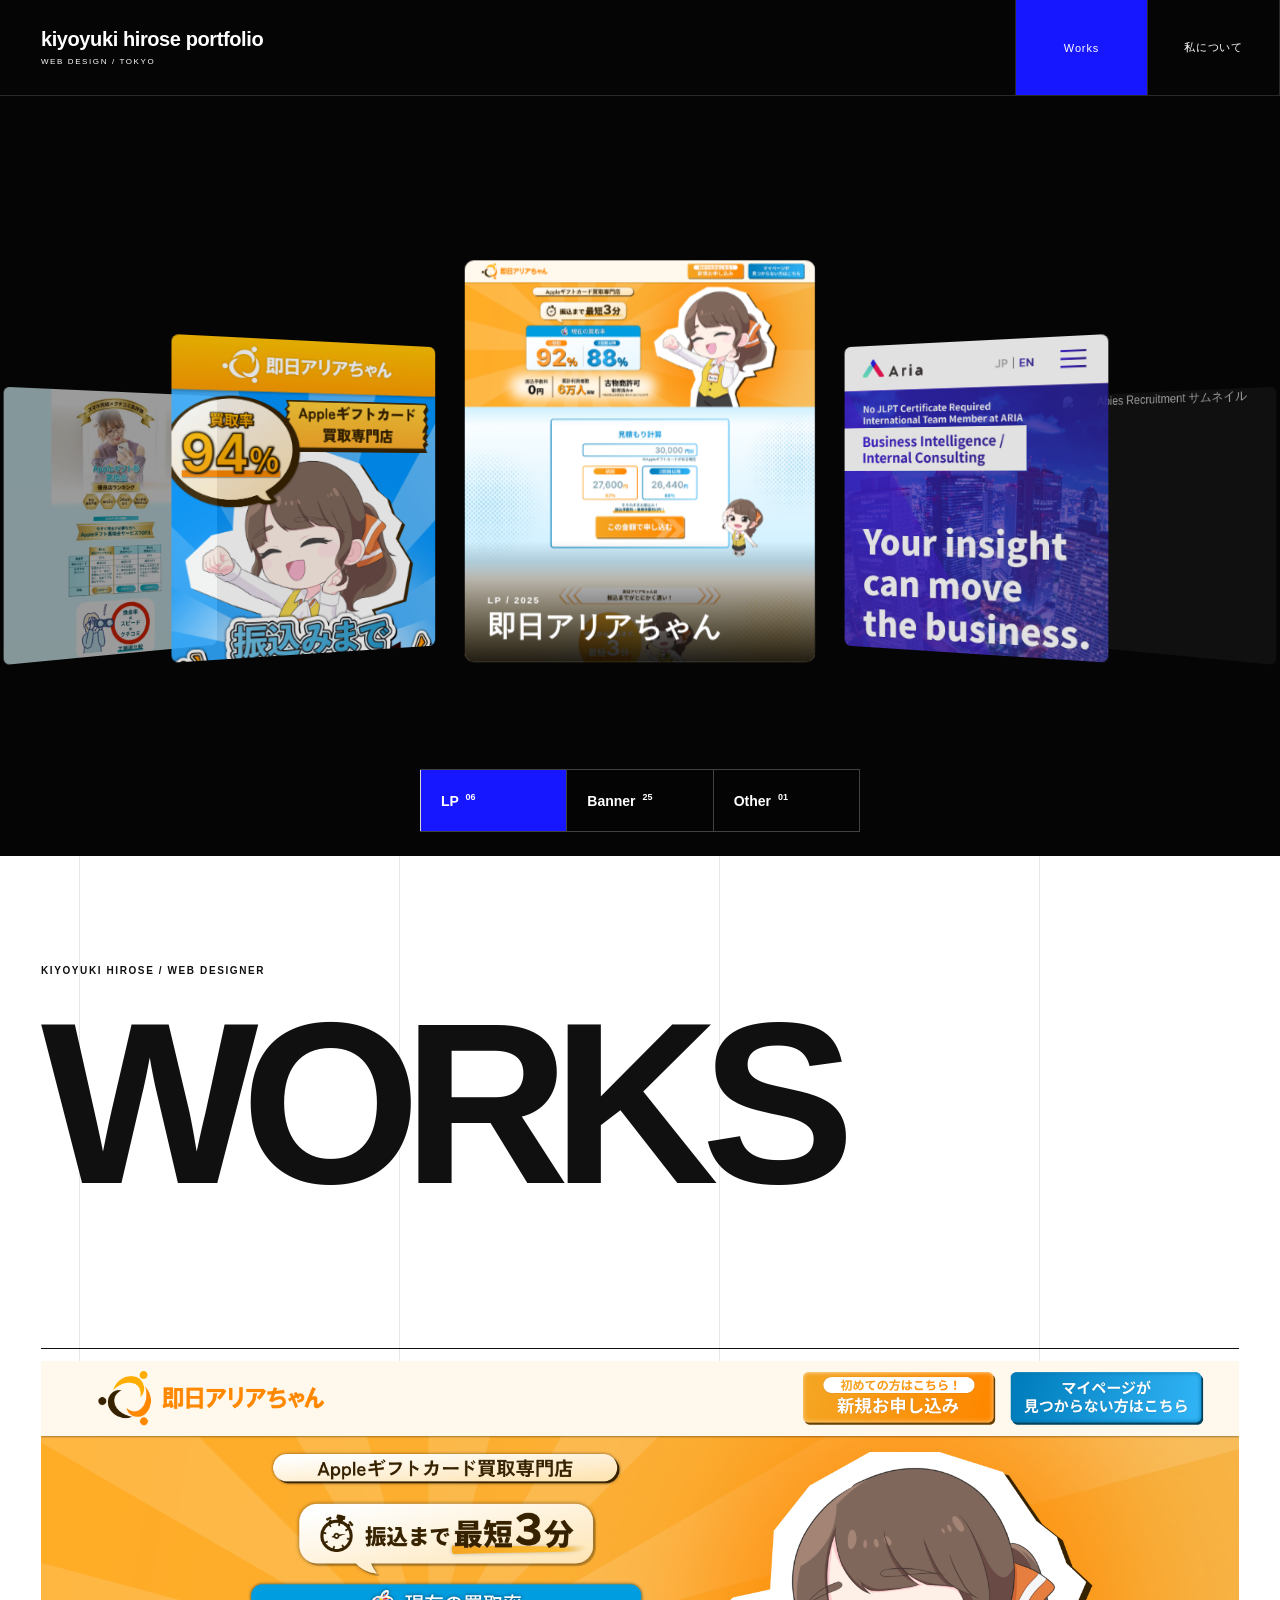
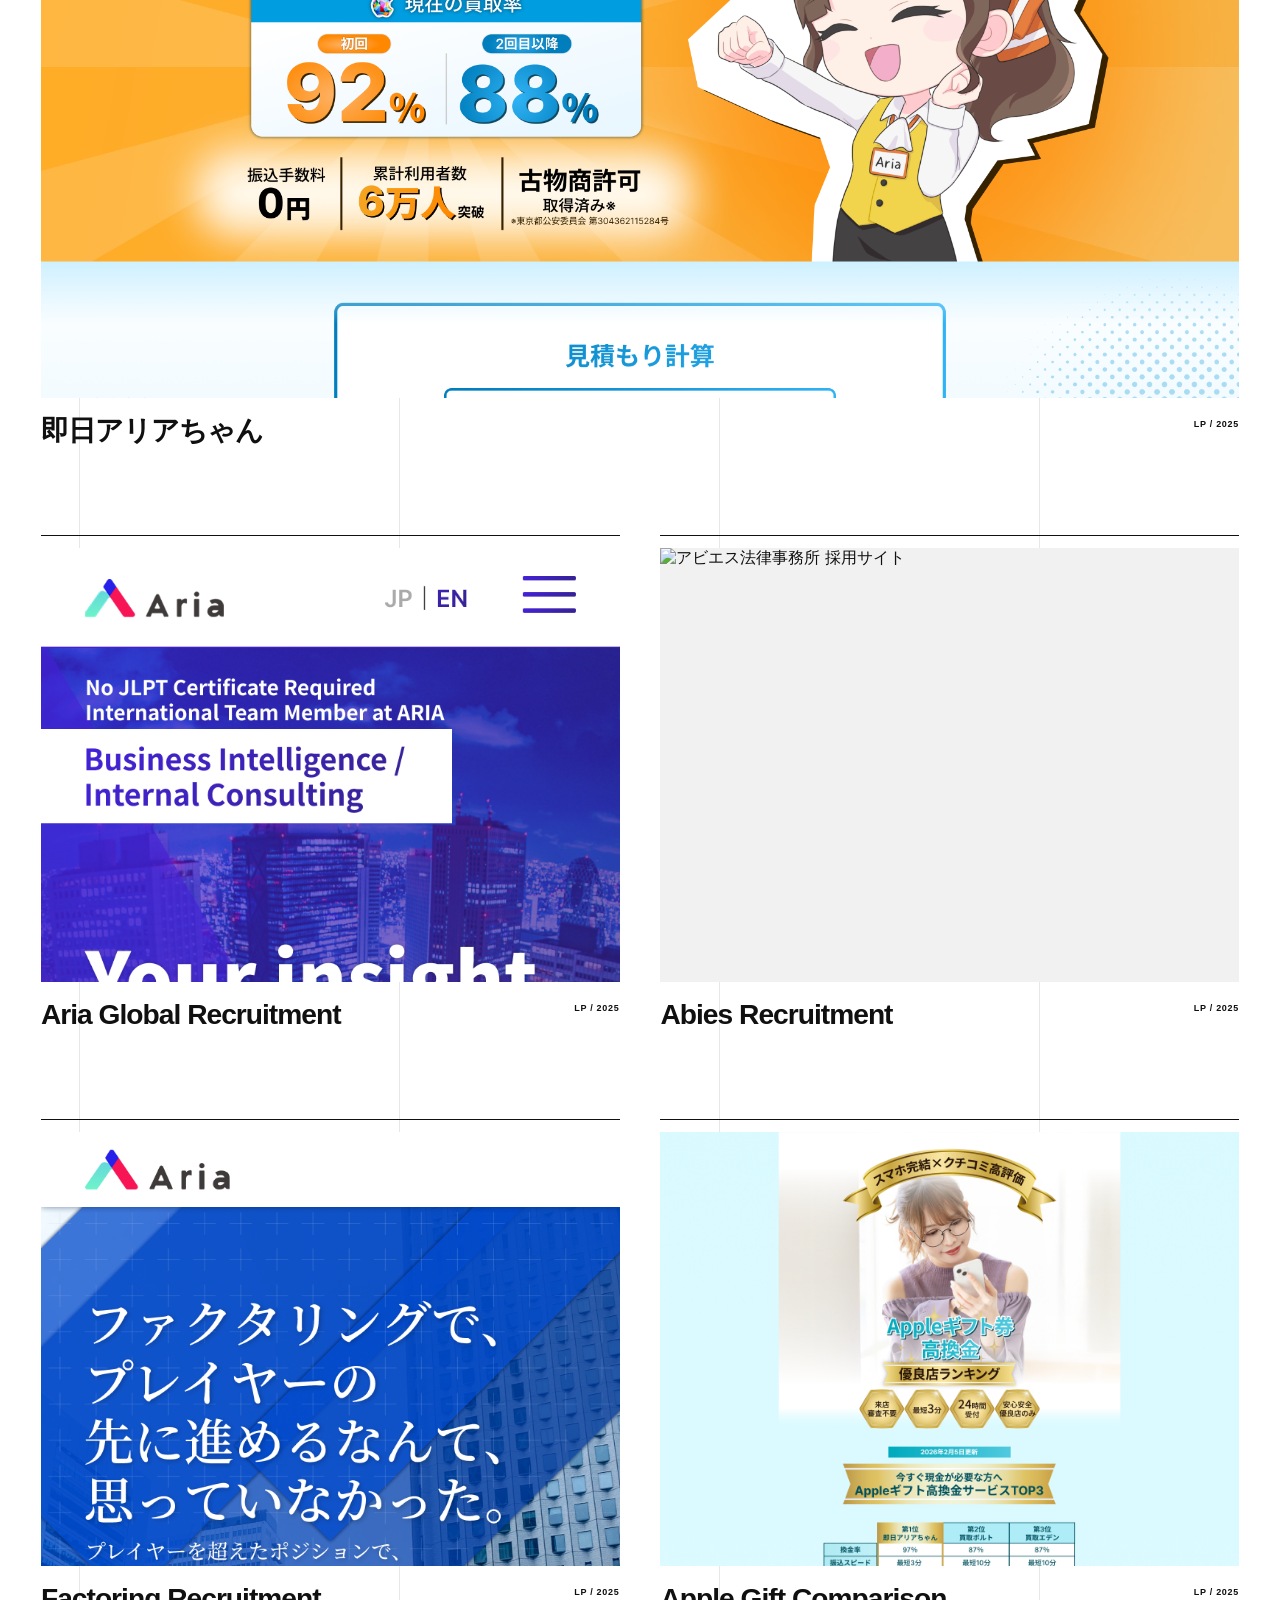
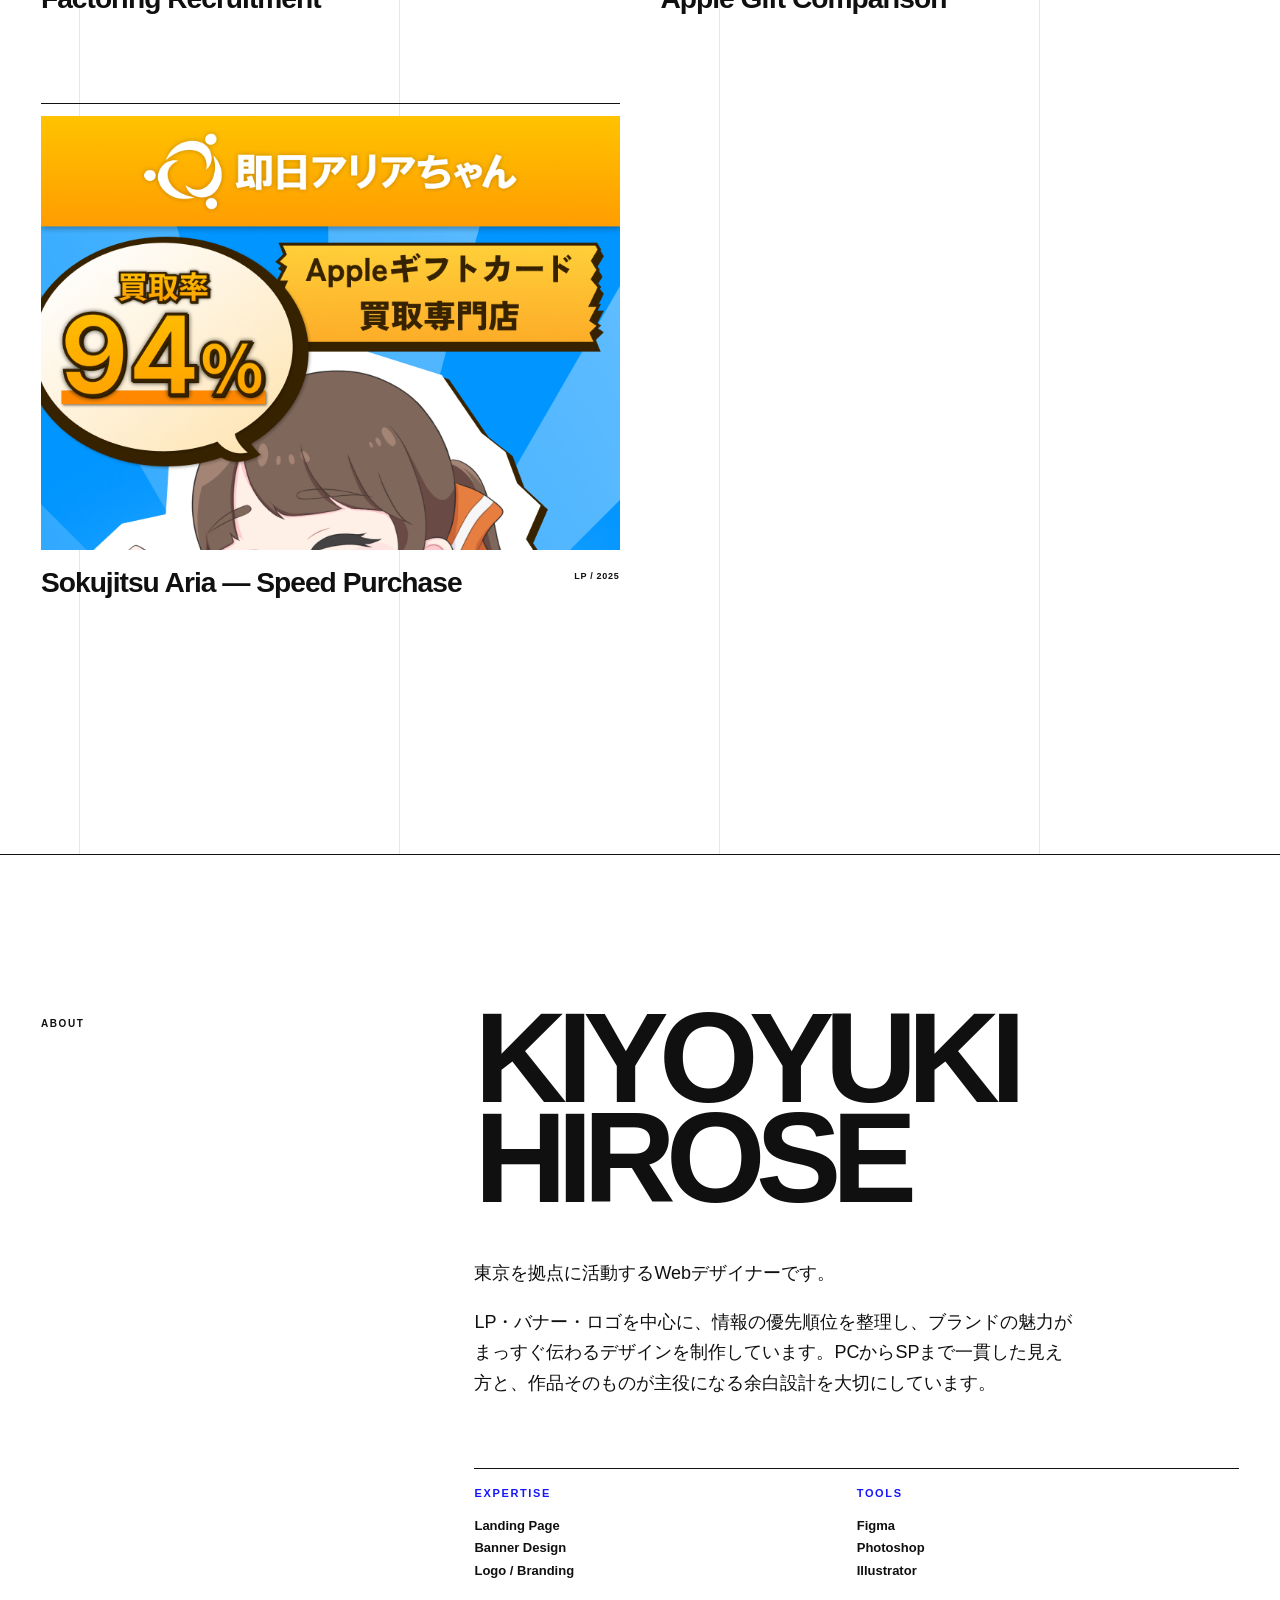
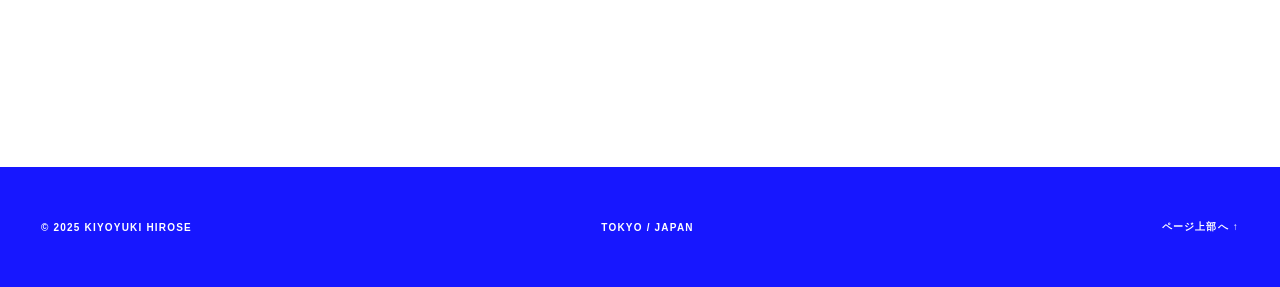
==== commit aafbc64b: "Revert "Polish portfolio presentation and project previews" This reverts commit 043d662cb33a557c2185" ====
--- a/index.html
+++ b/index.html
@@ -3,132 +3,62 @@
 <head>
   <meta charset="UTF-8">
   <meta name="viewport" content="width=device-width,initial-scale=1">
-  <meta name="description" content="Kiyoyuki Hirose — LP・広告クリエイティブを中心に、訴求整理からデザイン・実装まで対応するWebデザイナーのポートフォリオ。">
-  <meta property="og:title" content="Kiyoyuki Hirose — Web Designer">
-  <meta property="og:description" content="LP・広告クリエイティブを中心に、訴求整理からデザイン・実装まで。">
-  <meta property="og:type" content="website">
-  <meta property="og:image" content="assets/images/thumbs/apple-gift-top.webp">
-  <link rel="canonical" href="https://kiyoyukihirose-ui.github.io/kiyoyuki-hirose-portfolio/">
-  <link rel="preconnect" href="https://fonts.googleapis.com">
-  <link rel="preconnect" href="https://fonts.gstatic.com" crossorigin>
-  <link href="https://fonts.googleapis.com/css2?family=DM+Sans:wght@400;500;600&family=Italiana&display=swap" rel="stylesheet">
-  <title>Kiyoyuki Hirose — Web Designer</title>
-  <link rel="stylesheet" href="assets/style.css?v=20260828-1">
+  <meta name="description" content="Kiyoyuki Hirose — Web Designer。LP・バナー・ロゴの制作実績。">
+  <title>Kiyoyuki Hirose — Works</title>
+  <link rel="stylesheet" href="assets/style.css?v=20260821-2">
 </head>
 <body id="top" class="home-page">
-  <a class="skip-link" href="#main">本文へ移動</a>
   <header class="site-header">
-    <a class="wordmark" href="index.html" aria-label="Kiyoyuki Hirose ポートフォリオ トップ">kiyoyuki hirose portfolio</a>
-    <button class="menu-btn" type="button" aria-expanded="false" aria-controls="nav">メニュー</button>
-    <nav id="nav" aria-label="メインナビゲーション">
-      <a href="#selected">Selected Works</a>
-      <a href="#works">制作実績</a>
-      <a href="#about">私について</a>
-      <a href="#contact">お問い合わせ</a>
-    </nav>
+    <a class="wordmark" href="index.html">kiyoyuki hirose portfolio</a>
+    <button class="menu-btn" aria-expanded="false" aria-controls="nav">メニュー</button>
+    <nav id="nav"><a aria-current="page" href="#works">Works</a><a href="#about">私について</a></nav>
   </header>
 
-  <main id="main">
-    <section class="selected-section" id="selected" aria-labelledby="selected-title">
-      <div class="section-heading inverse">
-        <div>
-          <p class="eyebrow">SELECTED WORKS / 2025</p>
-          <h2 id="selected-title">主な制作実績</h2>
-        </div>
-        <p>LPを中心に、課題整理からデザインまで担当した案件を選定しています。</p>
-      </div>
+  <main>
+    <section class="showcase-shell" id="works" aria-label="Selected Works">
       <section class="kinetic-showcase" data-kinetic-showcase aria-label="注目の制作実績"></section>
-      <div class="showcase-category" aria-label="ショーケースのカテゴリー">
-        <button class="active" type="button" data-showcase-filter="lp" aria-pressed="true">LP <sup>06</sup></button>
-        <button type="button" data-showcase-filter="banner" aria-pressed="false">Banner <sup>25</sup></button>
-        <button type="button" data-showcase-filter="other" aria-pressed="false">Other <sup>01</sup></button>
+      <div class="filters showcase-filters" aria-label="作品カテゴリ">
+        <button data-filter="lp">LP <sup>06</sup></button>
+        <button type="button" data-show-banner aria-pressed="false">Banner <sup>25</sup></button>
+        <button data-filter="other">Other <sup>01</sup></button>
       </div>
     </section>
 
-    <section class="all-works" id="works" aria-labelledby="works-title">
-      <div class="section-heading works-heading">
-        <div>
-          <p class="eyebrow">ALL WORKS / 2022—2025</p>
-          <h2 id="works-title">制作実績</h2>
-        </div>
-        <p>カテゴリーを選択すると、同じページ内で表示を切り替えられます。</p>
-      </div>
-      <div class="filters archive-filters" data-work-filters aria-label="作品カテゴリー">
-        <button class="active" type="button" data-filter="lp" aria-pressed="true">LP <sup>06</sup></button>
-        <button type="button" data-show-banner aria-pressed="false">Banner <sup>25</sup></button>
-        <button type="button" data-filter="other" aria-pressed="false">Other <sup>01</sup></button>
-      </div>
-
-      <div class="work-grid" aria-live="polite">
-        <a class="work-card work-card-feature" data-category="lp" href="project.html">
-          <div class="work-visual work-visual-collage">
-            <img src="assets/images/thumbs/apple-gift-top.webp" width="1440" height="900" alt="即日アリアちゃん LPのファーストビュー">
-            <img src="assets/images/thumbs/apple-gift-middle.webp" width="1440" height="900" loading="lazy" alt="即日アリアちゃん LPの料金訴求セクション">
-          </div>
-          <div class="work-meta"><div><p>LANDING PAGE / 2025</p><h3>即日アリアちゃん</h3></div><ul><li>STRUCTURE</li><li>DESIGN</li><li>PC / SP</li></ul></div>
-        </a>
-        <a class="work-card" data-category="lp" href="project-aria.html">
-          <div class="work-visual work-visual-portrait"><img src="assets/images/thumbs/aria-recruit-top.webp" width="900" height="1125" loading="lazy" alt="Aria外国人向け採用LPのファーストビュー"></div>
-          <div class="work-meta"><div><p>RECRUITMENT LP / 2025</p><h3>Aria Global Recruitment</h3></div><ul><li>STRUCTURE</li><li>DESIGN</li><li>SP / JP・EN</li></ul></div>
-        </a>
-        <a class="work-card" data-category="lp" href="project-abies.html">
-          <div class="work-visual"><img src="assets/images/thumbs/abies-careers-top.webp" width="1440" height="900" loading="lazy" alt="アビエス法律事務所 採用サイトのファーストビュー"></div>
-          <div class="work-meta"><div><p>RECRUITMENT WEBSITE / 2025</p><h3>Abies Recruitment</h3></div><ul><li>STRUCTURE</li><li>DESIGN</li><li>PC / SP</li></ul></div>
-        </a>
-        <a class="work-card work-card-portrait" data-category="lp" href="project-factoring.html">
-          <div class="work-visual work-visual-portrait"><img src="assets/images/thumbs/factoring-top.webp" width="900" height="1125" loading="lazy" alt="ファクタリング事業 採用LPのファーストビュー"></div>
-          <div class="work-meta"><div><p>RECRUITMENT LP / 2025</p><h3>Factoring Recruitment</h3></div><ul><li>STRUCTURE</li><li>DESIGN</li><li>SP</li></ul></div>
-        </a>
-        <a class="work-card" data-category="lp" href="project-ranking.html">
-          <div class="work-visual"><img src="assets/images/thumbs/apple-ranking-top.webp" width="1440" height="900" loading="lazy" alt="Appleギフト券比較ランキングLPのファーストビュー"></div>
-          <div class="work-meta"><div><p>COMPARISON LP / 2025</p><h3>Apple Gift Comparison</h3></div><ul><li>STRUCTURE</li><li>DESIGN</li><li>PC / SP</li></ul></div>
-        </a>
-        <a class="work-card work-card-portrait" data-category="lp" href="project-apple-speed.html">
-          <div class="work-visual work-visual-portrait"><img src="assets/images/thumbs/apple-speed-top.webp" width="900" height="1125" loading="lazy" alt="Appleギフトカード最短3分買取LPのファーストビュー"></div>
-          <div class="work-meta"><div><p>SERVICE LP / 2025</p><h3>Sokujitsu Aria — Speed Purchase</h3></div><ul><li>STRUCTURE</li><li>DESIGN</li><li>SP</li></ul></div>
-        </a>
-        <article class="work-card other-work hidden" data-category="other">
-          <div class="work-visual other-monogram"><img src="assets/images/other-monogram.svg" width="1200" height="1200" loading="lazy" alt="ロゴ・その他の制作実績"></div>
-          <div class="work-meta"><div><p>OTHER / 2022</p><h3>Logo / Other</h3></div><ul><li>GRAPHIC</li><li>IDENTITY</li></ul></div>
-        </article>
-      </div>
-      <section class="inline-banner-collection" id="banner-collection" data-inline-banner-collection hidden aria-label="Banner Collection"></section>
+    <section class="page-title home-works-title">
+      <p class="eyebrow">KIYOYUKI HIROSE / WEB DESIGNER</p>
+      <h1>Works</h1>
     </section>
 
-    <section class="about-section" id="about" aria-labelledby="about-title">
-      <div class="about-intro">
-        <p class="eyebrow">ABOUT</p>
-        <h2 id="about-title">Kiyoyuki<br>Hirose</h2>
-      </div>
-      <div class="about-copy">
-        <p class="about-lead">東京を拠点に活動するWebデザイナーです。</p>
+    <section class="work-grid" aria-label="制作実績一覧">
+      <a class="work-card wide" data-category="lp" href="project.html"><div class="visual visual-lp"><img src="assets/images/apple-gift-lp-pc.png" alt="即日アリアちゃん ランディングページ"></div><div class="work-meta"><h2>即日アリアちゃん</h2><p>LP / 2025</p></div></a>
+      <a class="work-card" data-category="lp" href="project-aria.html"><div class="visual visual-lp visual-aria-thumb"><img src="assets/images/aria-recruit-en.png" alt="Aria 外国人向け採用ランディングページ"></div><div class="work-meta"><h2>Aria Global Recruitment</h2><p>LP / 2025</p></div></a>
+      <a class="work-card" data-category="banner" href="banner.html"><div class="visual visual-image"><img src="assets/images/law-office-banner.png" alt="アビエス法律事務所 バナー制作"></div><div class="work-meta"><h2>Abies Law Office</h2><p>Banner / 2025</p></div></a>
+      <a class="work-card" data-category="lp" href="project-abies.html"><div class="visual visual-lp visual-abies-thumb"><img src="assets/images/abies-careers-top-pc.png" alt="アビエス法律事務所 採用サイト"></div><div class="work-meta"><h2>Abies Recruitment</h2><p>LP / 2025</p></div></a>
+      <a class="work-card" data-category="lp" href="project-factoring.html"><div class="visual visual-lp"><img src="assets/images/aria-factoring-sp.png" alt="ファクタリング事業 採用LP"></div><div class="work-meta"><h2>Factoring Recruitment</h2><p>LP / 2025</p></div></a>
+      <a class="work-card" data-category="lp" href="project-ranking.html"><div class="visual visual-lp"><img src="assets/images/apple-ranking-pc.png" alt="Appleギフト券買取サイト比較ランキングLP"></div><div class="work-meta"><h2>Apple Gift Comparison</h2><p>LP / 2025</p></div></a>
+      <a class="work-card" data-category="lp" href="project-apple-speed.html"><div class="visual visual-lp"><img src="assets/images/apple-speed-sp.png" alt="即日アリアちゃん 最短3分買取LP"></div><div class="work-meta"><h2>Sokujitsu Aria — Speed Purchase</h2><p>LP / 2025</p></div></a>
+      <a class="work-card" data-category="banner" href="banner.html"><div class="visual visual-jewelry"><span>LINE<br>OF LIGHT</span><small>ATELIER N°8</small></div><div class="work-meta"><h2>Banner Collection</h2><p>Banner / 2024</p></div></a>
+      <a class="work-card" data-category="other" href="#about"><div class="visual visual-logo"><span>O / A</span><small>LOGO / OTHER</small></div><div class="work-meta"><h2>Logo / Other</h2><p>Other / 2022</p></div></a>
+    </section>
+    <section class="inline-banner-collection" id="banner-collection" data-inline-banner-collection hidden aria-label="Banner Collection"></section>
+
+    <section class="section about home-about" id="about">
+      <p class="eyebrow">ABOUT</p>
+      <div>
+        <h2>Kiyoyuki<br>Hirose</h2>
+        <p>東京を拠点に活動するWebデザイナーです。</p>
         <p>LP・バナー・ロゴを中心に、情報の優先順位を整理し、ブランドの魅力がまっすぐ伝わるデザインを制作しています。PCからSPまで一貫した見え方と、作品そのものが主役になる余白設計を大切にしています。</p>
-        <dl class="about-facts">
-          <div><dt>得意領域</dt><dd>広告LP / 採用LP<br>Banner Design</dd></div>
-          <div><dt>担当可能範囲</dt><dd>訴求整理 / 構成設計<br>Web Design / Coding</dd></div>
-          <div><dt>使用ツール</dt><dd>Figma / Photoshop<br>Illustrator</dd></div>
-          <div><dt>実装</dt><dd>HTML / CSS<br>WordPress</dd></div>
+        <dl>
+          <div><dt>EXPERTISE</dt><dd>Landing Page<br>Banner Design<br>Logo / Branding</dd></div>
+          <div><dt>TOOLS</dt><dd>Figma<br>Photoshop<br>Illustrator</dd></div>
         </dl>
-      </div>
-    </section>
-
-    <section class="contact-section" id="contact" aria-labelledby="contact-title">
-      <p class="eyebrow">CONTACT</p>
-      <div>
-        <h2 id="contact-title">LP・広告制作について、<br>ご相談ください。</h2>
-        <p>制作会社・広告代理店・事業会社・フリーランスエージェントからのご相談を受け付けています。</p>
-        <a href="https://github.com/kiyoyukihirose-ui" target="_blank" rel="noopener">GitHubプロフィールから連絡する <span>↗</span></a>
       </div>
     </section>
   </main>
 
-  <footer>
-    <p>© 2025 KIYOYUKI HIROSE</p>
-    <p>WEB DESIGN / TOKYO</p>
-    <a href="#top">ページ上部へ ↑</a>
-  </footer>
-  <script src="assets/kinetic-showcase.js?v=20260828-1"></script>
-  <script src="assets/banner-collection.js?v=20260828-1"></script>
-  <script src="assets/script.js?v=20260828-1"></script>
+  <footer><p>© 2025 KIYOYUKI HIROSE</p><p>TOKYO / JAPAN</p><a href="#top">ページ上部へ ↑</a></footer>
+  <script src="assets/kinetic-showcase.js?v=20260819-3"></script>
+  <script src="assets/banner-collection.js"></script>
+  <script src="assets/script.js"></script>
 </body>
 </html>
--- a/assets/style.css
+++ b/assets/style.css
@@ -1,487 +1,137 @@
-@import url('https://fonts.googleapis.com/css2?family=DM+Sans:wght@400;500;600&family=Italiana&display=swap');
+@import url('https://fonts.googleapis.com/css2?family=DM+Sans:wght@300;400;500&family=Italiana&display=swap');
+:root{--paper:#f4f2ed;--ink:#121212;--line:#c8c5bd;--serif:'Italiana',serif;--sans:'DM Sans','Helvetica Neue',sans-serif}*{box-sizing:border-box}html{scroll-behavior:smooth}body{margin:0;background:var(--paper);color:var(--ink);font-family:var(--sans);font-weight:300}a{color:inherit;text-decoration:none}button{color:inherit;font:inherit}.site-header{height:88px;display:flex;align-items:center;justify-content:space-between;padding:0 3.2vw;border-bottom:1px solid var(--line);position:relative;z-index:20}.wordmark{font-size:13px;letter-spacing:.12em;font-weight:500}.site-header nav{display:flex;gap:36px;font-size:13px}.site-header nav a{position:relative}.site-header nav a:after{content:'';position:absolute;left:0;right:100%;bottom:-5px;border-bottom:1px solid;transition:.3s}.site-header nav a:hover:after,.site-header nav a[aria-current]:after{right:0}.menu-btn{display:none;border:0;background:none}.eyebrow{font-size:11px;letter-spacing:.18em;text-transform:uppercase}.hero{min-height:calc(100vh - 88px);padding:8vh 3.2vw 4vh;display:flex;flex-direction:column;justify-content:space-between}.hero h1,.page-title h1,.project-head h1{font-family:var(--serif);font-weight:400;font-size:clamp(76px,11.2vw,180px);line-height:.78;letter-spacing:-.045em;margin:0}.hero h1 em,.project-head h1 em,.banner-title h1 em,.contact h2 em{font-weight:400}.hero-foot{display:flex;justify-content:space-between;align-items:end;font-size:14px;line-height:1.7}.hero-foot span{text-align:right;font-size:11px;letter-spacing:.08em}.section{padding:14vh 3.2vw}.section-head{display:flex;justify-content:space-between;align-items:end;margin-bottom:44px}.section-head h2{font:400 clamp(34px,4vw,60px)/1 var(--serif);margin:0}.text-link{font-size:12px;border-bottom:1px solid;padding-bottom:4px}.visual{position:relative;overflow:hidden;display:flex;align-items:center;justify-content:center;min-height:300px;transition:filter .4s}.featured-work:hover .visual,.work-pair a:hover .visual,.work-card:hover .visual{filter:brightness(.92)}.visual span{font-family:var(--serif);font-size:clamp(58px,9vw,150px);line-height:.8;letter-spacing:-.04em}.visual small{position:absolute;bottom:7%;left:6%;font-size:10px;letter-spacing:.22em}.visual-cosme{background:#d8cdc0;color:#27221d}.visual-hotel{background:#222321;color:#e9e5db}.visual-fashion{background:#b7bdad;color:#141714;justify-content:flex-start;padding-left:9%}.visual-food{background:#8f3028;color:#f0dfc7}.visual-jewelry{background:#d2c7a4;color:#29241e}.visual-logo{background:#ece9e1;color:#1b1b1b;border:1px solid var(--line)}.featured-work .visual{aspect-ratio:16/8}.work-meta{display:flex;justify-content:space-between;align-items:baseline;padding:15px 0 50px}.work-meta h2,.work-meta h3{font:400 20px var(--serif);margin:0}.work-meta p{font-size:11px;letter-spacing:.08em}.work-pair{display:grid;grid-template-columns:1.1fr .9fr;gap:2vw}.work-pair .visual{aspect-ratio:4/3}.about{border-top:1px solid var(--line);display:grid;grid-template-columns:1fr 2fr;gap:4vw}.about h2{font:400 clamp(52px,7vw,110px)/.9 var(--serif);margin:0 0 50px}.about>div>p{max-width:600px;font-size:15px;line-height:2}.about dl{display:grid;grid-template-columns:1fr 1fr;margin-top:70px;border-top:1px solid var(--line)}.about dl div{padding-top:18px}.about dt{font-size:11px;text-transform:uppercase;letter-spacing:.15em}.about dd{margin:16px 0;font-size:13px;line-height:1.7}.contact{background:#121212;color:#eeeae1;padding:12vh 3.2vw}.contact h2{font:400 clamp(52px,9vw,140px)/.85 var(--serif);margin:70px 0}.contact>a{font-size:clamp(18px,2vw,30px);border-bottom:1px solid}.contact-note{font-size:12px;margin-top:35px;color:#a9a69f}footer{display:grid;grid-template-columns:1fr 1fr auto;padding:35px 3.2vw;font-size:10px;letter-spacing:.12em;border-top:1px solid var(--line)}.page-title{padding:14vh 3.2vw 8vh}.page-title h1{margin:5vh 0 8vh}.filters{display:flex;gap:30px;border-bottom:1px solid var(--line)}.filters button,.device-switch button{border:0;background:none;padding:15px 0;cursor:pointer;opacity:.45}.filters button.active,.device-switch button.active{opacity:1;border-bottom:1px solid}.filters sup{font-size:8px}.work-grid{padding:0 3.2vw 12vh;display:grid;grid-template-columns:1fr 1fr;gap:2vw}.work-card.wide{grid-column:1/-1}.work-card .visual{aspect-ratio:4/3}.work-card.wide .visual{aspect-ratio:2/1}.work-card.hidden{display:none}.project-head{padding:13vh 3.2vw 7vh}.project-head h1{font-size:clamp(65px,9vw,140px);line-height:.85;margin:5vh 0}.project-facts{display:grid;grid-template-columns:repeat(3,1fr);max-width:800px;margin-left:auto;border-top:1px solid var(--line);padding-top:16px}.project-facts span{font-size:9px;text-transform:uppercase;letter-spacing:.15em}.project-facts p{font-size:12px;line-height:1.6}.project-hero{height:78vh}.case-text{padding:14vh 3.2vw;display:grid;grid-template-columns:1.3fr 1fr;gap:10vw}.case-text h2{font:400 clamp(35px,4vw,60px)/1.15 var(--serif)}.case-text h3{font-size:11px;text-transform:uppercase;letter-spacing:.15em;margin:0 0 15px;border-top:1px solid var(--line);padding-top:15px}.case-text>div:last-child p{font-size:13px;line-height:1.9;margin:0 0 50px}.full-view{padding:10vh 3.2vw;background:#e8e5de}.device-switch{display:flex;gap:20px}.page-mock{width:100%;max-width:1200px;margin:auto;background:#f5f1e9;box-shadow:0 10px 50px #2222;transition:width .4s}.page-mock.sp{width:390px}.page-mock section{min-height:70vh;padding:8%;display:flex;flex-direction:column;justify-content:center;align-items:center;text-align:center;border-bottom:1px solid #bbb}.page-mock section:nth-child(1){background:#cfc2b3}.page-mock section:nth-child(2){background:#ede9df}.page-mock section:nth-child(3){background:#c3b4a0}.page-mock section:nth-child(4){background:#252521;color:white}.page-mock b{font:80px var(--serif)}.page-mock h3{font:400 clamp(35px,6vw,90px)/.9 var(--serif);margin:30px}.page-mock p,.page-mock small{font-size:10px;letter-spacing:.2em}.product-shape{width:120px;height:280px;border-radius:60px 60px 15px 15px;background:#eee5d8;border:1px solid #9f9384}.next-project{padding:10vh 3.2vw;display:flex;justify-content:space-between;align-items:center}.next-project span{font-size:10px;letter-spacing:.15em}.next-project a{font:400 clamp(40px,7vw,100px) var(--serif)}.next-project i{font:300 20px var(--sans)}.banner-title{display:grid;grid-template-columns:2fr 1fr;align-items:end}.banner-title .eyebrow{grid-column:1/-1}.banner-title h1{font-size:clamp(70px,10vw,150px);line-height:.8}.banner-title>p:last-child{font-size:13px;line-height:1.9;max-width:400px}.banner-grid{padding:0 3.2vw 12vh;display:grid;grid-template-columns:repeat(12,1fr);gap:2vw;align-items:start}.banner-item{border:0;padding:0;cursor:zoom-in;min-height:380px;position:relative;display:flex;align-items:center;justify-content:center;overflow:hidden}.banner-item span{font:400 clamp(45px,7vw,100px)/.8 var(--serif);text-align:left}.banner-item small{position:absolute;bottom:8%;left:8%;letter-spacing:.2em}.banner-item.tall{grid-column:span 7;aspect-ratio:4/5}.banner-item.square{grid-column:span 5;aspect-ratio:1}.banner-item.wide{grid-column:3/span 8;aspect-ratio:16/9}.banner-modal{width:min(1100px,92vw);max-height:90vh;padding:0;border:0;background:var(--paper);color:var(--ink)}.banner-modal::backdrop{background:#111c}.modal-close{position:fixed;right:4vw;top:3vh;background:none;color:white;border:0;z-index:3;cursor:pointer}.modal-visual{height:50vh;display:flex;align-items:center;justify-content:center}.modal-visual span{font:80px/.8 var(--serif)}.modal-copy{padding:45px}.modal-copy h2{font:400 clamp(30px,4vw,55px) var(--serif)}.modal-copy dl{display:grid;grid-template-columns:1fr 1fr;gap:25px}.modal-copy dl div{border-top:1px solid var(--line);padding-top:12px}.modal-copy dt{font-size:10px;letter-spacing:.15em}.modal-copy dd{font-size:13px;line-height:1.7;margin:10px 0}
+@media(max-width:700px){.site-header{height:66px;padding:0 20px}.menu-btn{display:block}.site-header nav{display:none;position:absolute;top:66px;left:0;right:0;background:var(--paper);padding:30px 20px;border-bottom:1px solid;flex-direction:column}.site-header nav.open{display:flex}.hero{min-height:calc(100svh - 66px);padding:7vh 20px 25px}.hero h1{font-size:18.3vw;line-height:.82}.hero-foot{align-items:start}.hero-foot span{display:none}.section{padding:90px 20px}.section-head{align-items:start}.section-head h2{font-size:38px}.featured-work .visual,.work-pair .visual{aspect-ratio:4/5}.work-pair{grid-template-columns:1fr}.visual span{font-size:20vw}.work-meta{display:block;padding-bottom:35px}.work-meta h2,.work-meta h3{font-size:19px}.about{grid-template-columns:1fr;gap:40px}.about h2{font-size:15vw}.about dl{grid-template-columns:1fr}.contact{padding:90px 20px}.contact h2{font-size:15vw;margin:50px 0 70px}footer{padding:30px 20px;grid-template-columns:1fr auto}footer p:nth-child(2){display:none}.page-title{padding:90px 20px 50px}.page-title h1{font-size:24vw}.filters{gap:18px;overflow:auto}.filters button{white-space:nowrap}.work-grid{padding:0 20px 80px;grid-template-columns:1fr;gap:10px}.work-card.wide{grid-column:auto}.work-card .visual,.work-card.wide .visual{aspect-ratio:4/5}.project-head{padding:90px 20px 50px}.project-head h1{font-size:17vw}.project-facts{grid-template-columns:1fr 1fr;gap:20px}.project-facts div:last-child{display:none}.project-hero{height:70vh}.case-text{padding:90px 20px;grid-template-columns:1fr;gap:60px}.case-text h2{font-size:38px}.full-view{padding:80px 20px;overflow:hidden}.full-view .section-head{display:block}.device-switch{margin-top:20px}.page-mock.pc{width:750px;transform-origin:top left}.page-mock.sp{width:100%}.page-mock section{min-height:75vh}.page-mock h3{font-size:38px}.next-project{padding:70px 20px;display:block}.next-project a{display:block;margin-top:25px}.banner-title{display:block}.banner-title h1{font-size:20vw;margin-bottom:60px}.banner-grid{padding:0 20px 80px;display:block}.banner-item{width:100%;margin-bottom:20px;min-height:0}.banner-item.tall{aspect-ratio:4/5}.banner-item.square{aspect-ratio:1}.banner-item.wide{aspect-ratio:4/3}.banner-item span{font-size:18vw}.modal-visual{height:40vh}.modal-copy{padding:28px 20px}.modal-copy dl{grid-template-columns:1fr}}
+@media(prefers-reduced-motion:reduce){html{scroll-behavior:auto}*{transition:none!important}}
 
-:root {
-  --paper: #f3f0e9;
-  --paper-deep: #e8e3d9;
-  --ink: #11110f;
-  --muted: #6f6c65;
-  --line: #c9c3b8;
-  --signal: #df4e32;
-  --black: #070707;
-  --white: #fffef9;
-  --max: 1600px;
-  --text: 720px;
-  --gutter: clamp(20px, 4vw, 72px);
-  --section: clamp(88px, 11vw, 180px);
-  --sans: 'DM Sans', 'Helvetica Neue', Arial, sans-serif;
-  --serif: 'Italiana', 'Yu Mincho', 'Hiragino Mincho ProN', serif;
-  --jp: 'Yu Gothic', 'Hiragino Kaku Gothic ProN', 'Noto Sans JP', sans-serif;
+/* Full-size LP artwork */
+.lp-image-stage{width:100%;margin:auto;display:flex;justify-content:center;align-items:flex-start;transition:max-width .4s ease}.lp-image-stage.pc{max-width:1440px}.lp-image-stage.sp{max-width:390px}.lp-image{display:block;width:100%;height:auto;box-shadow:0 14px 55px #2222}.lp-image-sp{display:none}.lp-image-stage.sp .lp-image-pc{display:none}.lp-image-stage.sp .lp-image-sp{display:block}
+@media(max-width:700px){.full-view{overflow:visible}.lp-image-stage.pc,.lp-image-stage.sp{width:100%;max-width:100%}}
+
+/* Supplied banner artwork */
+.banner-artwork{background:#0b0b0b}.banner-item>img{display:block;width:100%;height:100%;object-fit:cover}.modal-visual:has(img){height:auto;max-height:72vh;background:#0b0b0b}.modal-visual>img{display:block;width:auto;max-width:100%;height:auto;max-height:72vh;object-fit:contain}
+.visual-image{background:#111}.visual-image>img{display:block;width:100%;height:100%;object-fit:contain}
+.visual-lp{background:#fff}.visual-lp>img{display:block;width:100%;height:100%;object-fit:cover;object-position:center top}
+
+/* Conversion-focused home */
+.nav-contact{border-bottom:1px solid;padding-bottom:5px}.hero-conversion{min-height:calc(100svh - 88px)}.hero-status{display:flex;justify-content:space-between;align-items:center}.hero-status>p:last-child,.availability{font-size:11px;letter-spacing:.08em}.hero-status i,.availability i{display:inline-block;width:7px;height:7px;border-radius:50%;background:#57815d;margin-right:9px}.hero-offer{gap:40px}.hero-lead{font:400 24px/1.35 var(--serif);margin:0 0 12px}.hero-offer>div:first-child>p:last-child{max-width:480px;margin:0}.hero-actions{display:flex;gap:10px}.button-primary,.button-secondary{min-width:190px;padding:18px 20px;border:1px solid var(--ink);display:flex;justify-content:space-between;align-items:center;font-size:11px;letter-spacing:.04em;transition:.25s}.button-primary{background:var(--ink);color:var(--paper)}.button-primary:hover{background:transparent;color:var(--ink)}.button-secondary:hover{background:var(--ink);color:var(--paper)}.trust-strip{min-height:58px;padding:0 3.2vw;border-top:1px solid var(--line);border-bottom:1px solid var(--line);display:grid;grid-template-columns:repeat(4,1fr);align-items:center;font-size:10px;letter-spacing:.1em;text-transform:uppercase}.trust-strip p:not(:last-child){border-right:1px solid var(--line)}.trust-strip p:not(:first-child){padding-left:2vw}.works-preview .section-head>div h2{margin-top:18px}.premium-work .visual{aspect-ratio:16/8.5}.project-index{font-size:11px}.results-section{padding:13vh 3.2vw;border-top:1px solid var(--line)}.results-intro{display:grid;grid-template-columns:1.4fr .6fr;gap:8vw;align-items:end;margin:55px 0 90px}.results-intro h2{font:400 clamp(48px,7vw,105px)/.9 var(--serif);margin:0}.results-intro h2 em{font-weight:400}.results-intro>p{font-size:14px;line-height:1.9;margin:0}.value-grid{display:grid;grid-template-columns:repeat(3,1fr);border-top:1px solid var(--line)}.value-grid article{padding:22px 3vw 0 0}.value-grid article:not(:last-child){border-right:1px solid var(--line)}.value-grid article:not(:first-child){padding-left:3vw}.value-grid span{font-size:10px;letter-spacing:.12em}.value-grid h3{font:400 31px var(--serif);margin:50px 0 18px}.value-grid p{font-size:13px;line-height:1.8;max-width:270px}.about-trust .about-lead{font:400 24px/1.5 var(--serif);margin-bottom:20px}.trust-details{margin-top:70px}.trust-details dl{grid-template-columns:repeat(3,1fr)}.trust-details blockquote{font:400 clamp(24px,3vw,42px)/1.35 var(--serif);margin:80px 0 0;padding:45px 0 0;border-top:1px solid var(--line);max-width:900px}.trust-details cite{display:block;font:300 10px var(--sans);letter-spacing:.12em;margin-top:28px;text-transform:uppercase}.contact-conversion{padding-top:10vh}.contact-top{display:flex;justify-content:space-between}.contact-conversion h2{margin-bottom:10vh}.contact-grid{display:grid;grid-template-columns:1.2fr .8fr;gap:12vw;border-top:1px solid #444;padding-top:35px}.contact-grid>div:first-child>p{font-size:14px;line-height:1.9;max-width:520px;color:#bdb9b1}.contact-mail{display:flex;justify-content:space-between;font-size:clamp(18px,2.2vw,32px)!important;margin-top:50px;padding-bottom:12px}.contact-facts p{display:flex;justify-content:space-between;gap:30px;font-size:12px;border-bottom:1px solid #444;padding:0 0 17px;margin:0 0 17px}.contact-facts span{color:#888;font-size:10px;letter-spacing:.12em;text-transform:uppercase}
+@media(max-width:700px){.hero-conversion{min-height:calc(100svh - 66px)}.hero-status>p:last-child{display:none}.hero-offer{display:block}.hero-lead{font-size:21px}.hero-actions{margin-top:30px;display:block}.button-primary,.button-secondary{width:100%;margin-top:8px}.trust-strip{padding:18px 20px;grid-template-columns:1fr 1fr;gap:16px 8px}.trust-strip p{margin:0!important;padding:0!important;border:0!important;font-size:8px}.premium-work .visual{aspect-ratio:4/5}.results-section{padding:90px 20px}.results-intro{grid-template-columns:1fr;gap:35px;margin:45px 0 70px}.results-intro h2{font-size:14vw}.value-grid{grid-template-columns:1fr}.value-grid article,.value-grid article:not(:first-child){border-right:0;border-bottom:1px solid var(--line);padding:25px 0}.value-grid h3{margin:35px 0 14px}.trust-details dl{grid-template-columns:1fr}.trust-details blockquote{font-size:28px;margin-top:55px}.contact-grid{grid-template-columns:1fr;gap:65px}.contact-mail{font-size:18px!important}.contact-facts p{display:block}.contact-facts span{display:block;margin-bottom:8px}}
+
+/* Banner projects grouped by campaign */
+.banner-projects{padding:0 3.2vw 12vh}.banner-project{padding:8vh 0 12vh;border-top:1px solid var(--line)}.banner-project-head{display:flex;justify-content:space-between;align-items:end;margin-bottom:45px}.banner-project-head h2{font:400 clamp(30px,4vw,58px)/1 var(--serif);margin:16px 0 0}.banner-project-head>p{font-size:10px;letter-spacing:.1em;text-transform:uppercase}.variant-grid{display:grid;gap:2vw;align-items:start}.variants-2{grid-template-columns:1fr 1fr}.variants-4{grid-template-columns:1fr 1fr}.variants-feature{grid-template-columns:minmax(280px,62%);justify-content:center}.banner-projects .banner-item{width:100%;min-height:0;padding:0;border:0;background:#dedbd4;cursor:zoom-in;overflow:hidden;display:block}.banner-projects .banner-item img{display:block;width:100%;height:100%;object-fit:contain;transition:transform .5s ease,filter .5s ease}.banner-projects .banner-item:hover img{transform:scale(1.012);filter:brightness(.94)}.variant-square{aspect-ratio:1}.variant-portrait{aspect-ratio:2161/3841}.variant-wide{aspect-ratio:2200/1170}.modal-visual{background:#171717}.modal-visual>img{background:#171717}
+.banner-projects .banner-item.crop-frame img{transform:scale(1.022)}.banner-projects .banner-item.crop-frame:hover img{transform:scale(1.034)}.banner-projects .banner-item.variant-wide.crop-frame img{transform:scale(1.05)}.banner-projects .banner-item.variant-wide.crop-frame:hover img{transform:scale(1.064)}.modal-visual.crop-frame{overflow:hidden}.modal-visual.crop-frame>img{transform:scale(1.022)}.modal-visual.crop-frame.crop-frame-wide>img{transform:scale(1.05)}
+@media(max-width:700px){.banner-projects{padding:0 20px 80px}.banner-project{padding:60px 0 80px}.banner-project-head{display:block;margin-bottom:28px}.banner-project-head>p{margin-top:15px}.variant-grid,.variants-2,.variants-4,.variants-feature{grid-template-columns:1fr;gap:14px}.variant-portrait{width:78%!important;margin:auto}.banner-modal{width:94vw}.modal-visual>img{max-height:60vh}.modal-copy dl{grid-template-columns:1fr}}
+@media(min-width:701px){.banner-projects{max-width:1320px;margin:0 auto}.banner-project-head{max-width:1180px;margin-left:auto;margin-right:auto}.banner-projects .variants-2{max-width:920px;margin-left:auto;margin-right:auto}.banner-projects .variants-4{max-width:1180px;margin-left:auto;margin-right:auto;grid-template-columns:repeat(3,1fr);gap:22px}.banner-projects .variants-feature{max-width:560px;margin-left:auto;margin-right:auto;grid-template-columns:1fr}}
+
+/* Aria recruitment LP */
+.visual-aria{background:#4021ce;align-items:flex-start}.visual-aria>img{display:block;width:100%;height:100%;object-fit:cover;object-position:center top}.visual-aria-thumb>img{object-position:center top}.aria-full-view .section-head{align-items:flex-end}.aria-view-tabs{display:flex;gap:22px;flex-wrap:wrap}.aria-view-tabs button{border:0;background:none;padding:12px 0;cursor:pointer;opacity:.45;font-size:12px}.aria-view-tabs button.active{opacity:1;border-bottom:1px solid}.aria-view-stage{width:390px;max-width:100%;margin:0 auto}.aria-view-stage img{display:block;width:100%;height:auto;box-shadow:0 14px 55px #2222}.aria-view-stage img[hidden]{display:none}
+@media(max-width:700px){.aria-full-view .section-head{display:block}.aria-view-tabs{margin-top:26px;gap:0;flex-wrap:nowrap;overflow-x:auto;border-bottom:1px solid var(--line)}.aria-view-tabs button{flex:0 0 auto;margin-right:20px;white-space:nowrap}.aria-view-stage{width:100%}}
+
+.visual-abies{background:#4f9200;align-items:flex-start}.visual-abies>img,.visual-abies-thumb>img{display:block;width:100%;height:100%;object-fit:cover;object-position:center top}.abies-full-view .section-head{align-items:flex-end}.abies-device-tabs{display:flex;gap:22px}.abies-device-tabs button{border:0;background:none;padding:12px 0;cursor:pointer;opacity:.45;font-size:12px}.abies-device-tabs button.active{opacity:1;border-bottom:1px solid}.abies-page-select-wrap{display:none}.abies-page-tabs{display:grid;grid-template-columns:repeat(3,1fr);max-width:960px;margin:0 auto 50px;border-top:1px solid var(--line);border-left:1px solid var(--line)}.abies-page-tabs button{border:0;border-right:1px solid var(--line);border-bottom:1px solid var(--line);background:transparent;padding:16px 18px;cursor:pointer;font-size:12px;letter-spacing:.04em}.abies-page-tabs button.active{background:var(--ink);color:var(--paper)}.abies-project-stage{width:100%;margin:0 auto;transition:max-width .35s ease}.abies-project-stage.pc{max-width:1400px}.abies-project-stage.sp{max-width:390px}.abies-project-stage img{display:block;width:100%;height:auto;box-shadow:0 14px 55px #2222}
+@media(max-width:700px){.abies-full-view .section-head{display:block}.abies-device-tabs{margin-top:24px}.abies-page-tabs{display:none}.abies-page-select-wrap{display:block;margin:0 0 34px}.abies-page-select-wrap span{display:block;margin-bottom:10px;font-size:10px;letter-spacing:.16em}.abies-page-select-wrap select{width:100%;height:52px;padding:0 46px 0 16px;border:1px solid var(--ink);border-radius:0;background:var(--paper);color:var(--ink);font-size:14px;appearance:auto}.abies-project-stage.pc,.abies-project-stage.sp{max-width:100%}}
+
+.single-lp-stage{max-width:390px}
+.home-works-title{padding-top:10vh}.home-about{border-top:1px solid var(--line)}
+@media(max-width:700px){.home-works-title{padding-top:70px}}
+.filters a{padding:15px 0;opacity:.45;white-space:nowrap}.filters a:hover,.filters a:focus-visible{opacity:1;border-bottom:1px solid}
+.inline-banner-collection[hidden],.work-grid[hidden]{display:none}.inline-banner-collection{padding-top:0}.filters [data-show-banner].active{opacity:1;border-bottom:1px solid}
+.scroll-top-button{position:fixed;right:24px;bottom:24px;z-index:50;width:62px;height:62px;border:1px solid var(--ink);background:var(--paper);color:var(--ink);font-size:10px;letter-spacing:.1em;cursor:pointer;opacity:0;visibility:hidden;transform:translateY(10px);transition:opacity .25s,transform .25s,visibility .25s}.scroll-top-button.visible{opacity:1;visibility:visible;transform:translateY(0)}.scroll-top-button:hover{background:var(--ink);color:var(--paper)}@media(max-width:700px){.scroll-top-button{right:14px;bottom:14px;width:52px;height:52px}}
+@media(max-width:700px){.wordmark{font-size:10px;letter-spacing:.08em}}
+
+/* Block-inspired editorial direction */
+:root{--paper:#fff;--ink:#101010;--line:#d9d9d9;--accent:#1717ff;--serif:Arial,'Helvetica Neue',sans-serif;--sans:Arial,'Helvetica Neue',sans-serif}
+body{font-weight:400;background-color:var(--paper);background-image:linear-gradient(90deg,transparent calc(25% - 1px),#e7e7e7 calc(25% - 1px),#e7e7e7 25%,transparent 25%);background-size:25vw 100%;background-position:0 0}
+.site-header{height:96px;padding:0 0 0 3.2vw;background:#fff;border-color:var(--line);position:relative}
+.wordmark{align-self:stretch;display:flex;flex-direction:column;justify-content:center;font-size:20px;font-weight:700;line-height:1;letter-spacing:-.02em;text-transform:none}
+.wordmark:after{content:'WEB DESIGN / TOKYO';font-size:8px;font-weight:500;letter-spacing:.2em;margin-top:9px}
+.site-header nav{height:100%;gap:0;border-left:1px solid var(--line)}
+.site-header nav a{min-width:132px;padding:0 26px;display:flex;align-items:center;justify-content:center;border-right:1px solid var(--line);font-size:11px;letter-spacing:.08em}
+.site-header nav a:after{display:none}.site-header nav a:hover,.site-header nav a[aria-current]{background:var(--accent);color:#fff}
+.eyebrow{font-size:10px;font-weight:700;letter-spacing:.16em}
+.page-title{min-height:calc(82vh - 96px);padding:8vh 3.2vw 0;display:grid;grid-template-columns:1fr 1fr;grid-template-rows:auto 1fr auto auto;column-gap:3.2vw}
+.page-title>.eyebrow{grid-column:1/-1}.page-title h1{grid-column:1/-1;align-self:center;margin:4vh 0 2vh;font-size:clamp(112px,18vw,290px);font-weight:700;line-height:.72;letter-spacing:-.075em;text-transform:uppercase}
+.works-manifesto{grid-column:1/-1;display:grid;grid-template-columns:1fr 1fr;gap:3.2vw;align-items:end;margin:2vh 0 7vh;padding-top:22px;border-top:1px solid var(--ink)}
+.works-manifesto p{margin:0;font-size:clamp(23px,3.2vw,52px);font-weight:700;line-height:1.12;letter-spacing:-.04em}.works-manifesto span{justify-self:end;text-align:right;font-size:10px;font-weight:700;line-height:1.8;letter-spacing:.12em}
+.filters{grid-column:1/-1;gap:0;border-top:1px solid var(--line);border-bottom:1px solid var(--line)}
+.filters button,.filters a{flex:1;padding:22px 20px;border-right:1px solid var(--line);text-align:left;font-size:14px;font-weight:700;opacity:1;transition:background .25s,color .25s}.filters button:first-child,.filters a:first-child{border-left:1px solid var(--line)}
+.filters button:hover,.filters a:hover,.filters button.active,.filters [data-show-banner].active{background:var(--accent);color:#fff;border-bottom:0}.filters sup{font-size:9px;margin-left:3px}
+.work-grid{padding:7vw 3.2vw 13vw;grid-template-columns:repeat(12,1fr);gap:0 3.2vw}
+.work-card{grid-column:span 6;border-top:1px solid var(--ink);padding-top:12px}.work-card.wide{grid-column:1/-1}.work-card .visual{aspect-ratio:4/3;min-height:0;background:#f1f1f1}.work-card.wide .visual{aspect-ratio:16/8.5}.work-card .visual img{transition:transform .7s cubic-bezier(.2,.75,.2,1)}.work-card:hover .visual img{transform:scale(1.025)}
+.work-meta{padding:18px 0 7vw;align-items:start}.work-meta h2,.work-meta h3{font-family:var(--sans);font-size:clamp(22px,2.2vw,36px);font-weight:700;line-height:1.05;letter-spacing:-.035em}.work-meta p{margin-top:3px;font-size:9px;font-weight:700}
+.about{padding:12vw 3.2vw;background:#fff;grid-template-columns:1fr 2fr;border-top:1px solid var(--ink)}.about h2{font-size:clamp(72px,10vw,160px);font-weight:700;line-height:.78;letter-spacing:-.075em;text-transform:uppercase}.about>div>p{font-size:18px;font-weight:500;line-height:1.7}.about dl{border-color:var(--ink)}.about dt{color:var(--accent);font-weight:700}.about dd{font-weight:700}
+footer{min-height:120px;align-items:center;background:var(--accent);color:#fff;border:0;font-weight:700}
+.banner-projects{padding-left:3.2vw;padding-right:3.2vw}.banner-project{padding-top:10vh;border-color:var(--ink)}.banner-project-head h2{font-family:var(--sans);font-weight:700;letter-spacing:-.045em}.banner-project-head .eyebrow{color:var(--accent)}.banner-project-head>p{font-weight:700}.variant-grid{gap:1.6vw}.banner-projects .banner-item{background:#eee}
+.project-head h1,.banner-title h1,.next-project a,.case-text h2,.section-head h2{font-family:var(--sans);font-weight:700;letter-spacing:-.055em}.project-head>.eyebrow,.banner-title>.eyebrow{color:var(--accent)}
+.full-view{background:#f4f4f4}.device-switch button.active,.aria-view-tabs button.active,.abies-device-tabs button.active{background:var(--accent);color:#fff;border:0;padding-left:16px;padding-right:16px}.abies-page-tabs button.active{background:var(--accent)}
+.scroll-top-button{border:0;background:var(--accent);color:#fff;font-weight:700}.scroll-top-button:hover{background:#000;color:#fff}
+@media(max-width:700px){body{background-image:linear-gradient(90deg,transparent calc(50% - 1px),#ececec calc(50% - 1px),#ececec 50%,transparent 50%);background-size:50vw 100%}.site-header{height:76px;padding-left:20px}.wordmark{font-size:15px}.wordmark:after{font-size:6px}.menu-btn{display:block;width:76px;height:76px;background:var(--accent);color:#fff;border:0;font-size:10px;font-weight:700}.site-header nav{top:76px;height:auto;padding:0;background:#fff;border-top:1px solid var(--line)}.site-header nav a{min-height:58px;justify-content:flex-start;border-bottom:1px solid var(--line);border-right:0}.page-title{min-height:auto;padding:72px 20px 0;display:block}.page-title h1{font-size:23vw;line-height:.74;margin:55px 0 65px}.works-manifesto{display:block;margin-bottom:55px}.works-manifesto p{font-size:8.1vw}.works-manifesto span{display:block;margin-top:35px;text-align:left}.filters{display:grid;grid-template-columns:repeat(3,1fr);overflow:visible}.filters button,.filters a{padding:18px 10px;font-size:12px}.work-grid{padding:55px 20px 100px;display:block}.work-card{display:block;padding-top:10px}.work-card .visual,.work-card.wide .visual{aspect-ratio:4/5}.work-meta{display:flex;padding:15px 0 70px}.work-meta h2{font-size:24px}.about{padding:100px 20px;display:block}.about h2{font-size:18vw}.about>div>p{font-size:16px}.banner-projects{padding-left:20px;padding-right:20px}.banner-project-head h2{font-size:34px}.variant-grid{gap:16px}footer{min-height:100px}}
+
+/* Kinetic featured works */
+.kinetic-showcase{position:relative;height:min(720px,72vw);min-height:560px;overflow:hidden;background:#050505;color:#fff;isolation:isolate}
+.kinetic-stage{position:absolute;inset:0}
+.kinetic-slide{position:absolute;inset:0;display:grid;grid-template-columns:minmax(0,1fr) minmax(360px,.9fr) minmax(0,1fr);gap:24px;align-items:center;padding:72px 3.2vw 96px;opacity:0;visibility:hidden;transform:translate3d(8%,0,0);transition:opacity .75s ease,transform .9s cubic-bezier(.22,.75,.16,1),visibility 0s .9s;pointer-events:none}
+.kinetic-slide.is-active{z-index:2;opacity:1;visibility:visible;transform:translate3d(0,0,0);transition-delay:0s;pointer-events:auto}
+.kinetic-slide.is-leaving{z-index:1;opacity:0;visibility:visible;transform:translate3d(-8%,0,0)}
+.kinetic-panel{margin:0;min-width:0;height:min(470px,48vw);overflow:hidden;background:#171717}
+.kinetic-panel-visual{position:relative;box-shadow:0 28px 70px #0009;transition:transform 1.1s cubic-bezier(.2,.8,.2,1)}
+.kinetic-panel-visual:after{content:'';position:absolute;inset:0;border:1px solid #fff2;pointer-events:none}
+.kinetic-panel-visual img{display:block;width:100%;height:100%;object-fit:cover;object-position:center top;filter:saturate(.94)}
+.kinetic-panel-left{transform:perspective(1100px) rotateY(8deg) rotateZ(3.5deg) translateX(-4%)}
+.kinetic-panel-right{transform:perspective(1100px) rotateY(-8deg) rotateZ(-3.5deg) translateX(4%)}
+.kinetic-slide.is-active .kinetic-panel-left{transform:perspective(1100px) rotateY(5deg) rotateZ(2.5deg) translateX(0)}
+.kinetic-slide.is-active .kinetic-panel-right{transform:perspective(1100px) rotateY(-5deg) rotateZ(-2.5deg) translateX(0)}
+.kinetic-panel-copy{display:flex;flex-direction:column;justify-content:space-between;padding:28px;background:#8dbcf4;color:#050505;border-radius:8px}
+.kinetic-count,.kinetic-label{margin:0;font-size:9px;font-weight:700;letter-spacing:.15em}.kinetic-label{margin-top:36px;font-size:12px;letter-spacing:.04em}
+.kinetic-panel-copy h2{max-width:480px;margin:8px 0 0;font-size:clamp(32px,3.5vw,58px);line-height:.94;letter-spacing:-.06em}
+.kinetic-copy{max-width:330px;margin:22px 0 0;font-size:13px;line-height:1.55}
+.kinetic-panel-copy>a{align-self:flex-start;display:flex;gap:26px;align-items:center;padding:14px 18px;background:#050505;color:#fff;font-size:12px;font-weight:700;transition:background .25s,color .25s}
+.kinetic-panel-copy>a:hover,.kinetic-panel-copy>a:focus-visible{background:#fff;color:#050505;outline:0}
+.kinetic-controls{position:absolute;z-index:5;left:3.2vw;right:3.2vw;bottom:26px;display:grid;grid-template-columns:1fr auto 1fr;align-items:center;font-size:8px;font-weight:700;letter-spacing:.16em}
+.kinetic-controls>p{margin:0}.kinetic-dots{display:flex;gap:7px}.kinetic-dots button{width:38px;height:22px;padding:10px 0;border:0;background:none;cursor:pointer}.kinetic-dots span{display:block;height:2px;background:#fff4;transition:background .25s,transform .25s}.kinetic-dots button[aria-pressed="true"] span{background:#fff;transform:scaleY(2)}
+.kinetic-toggle{justify-self:end;padding:8px 0;border:0;border-bottom:1px solid #fff;background:none;color:#fff;font-size:8px;font-weight:700;letter-spacing:.16em;cursor:pointer}
+@media(max-width:700px){.kinetic-showcase{height:590px;min-height:0}.kinetic-slide{display:block;padding:54px 0 80px}.kinetic-panel{position:absolute;height:400px;top:64px}.kinetic-panel-copy{z-index:3;left:11vw;width:78vw;padding:22px}.kinetic-panel-left,.kinetic-panel-right{z-index:1;width:56vw;opacity:.72}.kinetic-panel-left{left:-34vw;transform:rotate(4deg)}.kinetic-panel-right{right:-34vw;transform:rotate(-4deg)}.kinetic-slide.is-active .kinetic-panel-left{transform:rotate(2.5deg) translateX(5vw)}.kinetic-slide.is-active .kinetic-panel-right{transform:rotate(-2.5deg) translateX(-5vw)}.kinetic-panel-copy h2{font-size:10vw}.kinetic-copy{font-size:12px}.kinetic-label{margin-top:30px;font-size:10px}.kinetic-panel-copy>a{padding:13px 15px}.kinetic-controls{left:20px;right:20px;bottom:22px;grid-template-columns:1fr auto}.kinetic-controls>p{display:none}.kinetic-toggle{grid-column:2}.kinetic-dots{grid-row:1;grid-column:1;justify-self:start}.kinetic-dots button{width:28px}}
+@media(prefers-reduced-motion:reduce){.kinetic-slide,.kinetic-panel-visual{transition:none}.kinetic-dots button{width:44px}}
+
+/* Thumbnail-only center card and category-linked carousel */
+.kinetic-panel-center{position:relative;display:block;color:#fff;border-radius:8px;box-shadow:0 34px 90px #000c;transform:scale(1.035);transition:transform 1s cubic-bezier(.2,.8,.2,1)}
+.kinetic-slide.is-active .kinetic-panel-center{transform:scale(1)}
+.kinetic-panel-center>img{display:block;width:100%;height:100%;object-fit:cover;object-position:center top;transition:transform .8s cubic-bezier(.2,.8,.2,1),filter .5s}
+.kinetic-panel-center:hover>img{transform:scale(1.025);filter:brightness(.82)}
+.kinetic-caption{position:absolute;left:0;right:0;bottom:0;display:grid;grid-template-columns:1fr auto;gap:7px 18px;align-items:end;padding:70px 24px 22px;background:linear-gradient(transparent,#000d);color:#fff}
+.kinetic-caption small{grid-column:1/-1;font-size:8px;font-style:normal;font-weight:700;letter-spacing:.16em}.kinetic-caption strong{font-size:clamp(22px,2.1vw,36px);line-height:1;letter-spacing:-.045em}.kinetic-caption i{font-size:24px;font-style:normal;font-weight:400}
+@media(max-width:700px){.kinetic-panel-center{z-index:3;left:11vw;width:78vw}.kinetic-panel-center>img{object-position:center top}.kinetic-caption{padding:65px 18px 18px}.kinetic-caption strong{font-size:24px}.kinetic-caption i{font-size:20px}}
+
+/* Five-card orbital carousel */
+.kinetic-stage{perspective:1500px}
+.kinetic-carousel-card{--x:0px;--y:0px;--z:0px;--ry:0deg;--r:0deg;--s:.9;position:absolute;left:50%;top:50%;width:clamp(300px,24vw,440px);height:clamp(340px,27.5vw,510px);overflow:hidden;border-radius:8px;background:#171717;opacity:0;z-index:0;transform:translate(-50%,-50%) translate3d(calc(var(--x) + var(--drag-x,0px)),var(--y),var(--z)) rotateY(var(--ry)) rotateZ(var(--r)) scale(var(--s));transform-origin:50% 100%;transition:transform .95s cubic-bezier(.22,.78,.18,1),opacity .55s ease,filter .55s ease;pointer-events:none;will-change:transform;backface-visibility:hidden}
+.kinetic-carousel-card[data-slot="-2"]{--x:-45vw;--y:20px;--z:-150px;--ry:48deg;--r:0deg;--s:.82;opacity:.6;z-index:1;pointer-events:auto}
+.kinetic-carousel-card[data-slot="-1"]{--x:-27vw;--y:10px;--z:-70px;--ry:32deg;--r:0deg;--s:.93;opacity:.88;z-index:2;pointer-events:auto}
+.kinetic-carousel-card[data-slot="0"]{--x:0px;--y:0px;--z:80px;--ry:0deg;--r:0deg;--s:1.08;opacity:1;z-index:4;pointer-events:auto}
+.kinetic-carousel-card[data-slot="1"]{--x:27vw;--y:10px;--z:-70px;--ry:-32deg;--r:0deg;--s:.93;opacity:.88;z-index:2;pointer-events:auto}
+.kinetic-carousel-card[data-slot="2"]{--x:45vw;--y:20px;--z:-150px;--ry:-48deg;--r:0deg;--s:.82;opacity:.6;z-index:1;pointer-events:auto}
+.kinetic-card-image{display:block;width:100%;height:100%;padding:0;border:0;background:#171717;cursor:pointer}.kinetic-card-image img{display:block;width:100%;height:100%;object-fit:cover;object-position:center top;transition:filter .35s,transform .65s cubic-bezier(.2,.8,.2,1)}
+.kinetic-carousel-card[data-slot="0"] .kinetic-card-image:hover img{filter:brightness(.82);transform:scale(1.02)}
+.kinetic-card-caption{position:absolute;left:0;right:0;bottom:0;display:grid;grid-template-columns:1fr;gap:6px;align-items:end;padding:48px 20px 17px;background:linear-gradient(transparent,#000d);color:#fff;opacity:0;transform:translateY(8px);transition:opacity .35s .35s,transform .45s .3s;pointer-events:none}
+.kinetic-carousel-card[data-slot="0"] .kinetic-card-caption{opacity:1;transform:translateY(0)}.kinetic-card-caption small{font-size:8px;font-weight:700;letter-spacing:.16em}.kinetic-card-caption strong{font-size:clamp(22px,2vw,34px);line-height:1;letter-spacing:-.045em}
+@media(max-width:700px){.kinetic-showcase{height:500px}.kinetic-carousel-card{top:50%;width:70vw;height:350px}.kinetic-carousel-card[data-slot="-2"],.kinetic-carousel-card[data-slot="2"]{opacity:0;pointer-events:none}.kinetic-carousel-card[data-slot="-1"]{--x:-66vw;--y:10px;--z:-70px;--ry:30deg;--r:0deg;--s:.9;opacity:.7}.kinetic-carousel-card[data-slot="0"]{--x:0px;--y:0px;--z:55px;--ry:0deg;--r:0deg;--s:1.06}.kinetic-carousel-card[data-slot="1"]{--x:66vw;--y:10px;--z:-70px;--ry:-30deg;--r:0deg;--s:.9;opacity:.7}.kinetic-card-caption{padding:44px 16px 15px}.kinetic-card-caption strong{font-size:22px}}
+@media(prefers-reduced-motion:reduce){.kinetic-carousel-card,.kinetic-card-caption{transition:none}}
+.kinetic-showcase{touch-action:pan-y;cursor:grab}.kinetic-stage{touch-action:pan-y;user-select:none}.kinetic-showcase.is-dragging{cursor:grabbing}.kinetic-showcase.is-dragging .kinetic-carousel-card{transition:none}.kinetic-showcase:focus-visible{outline:3px solid var(--accent);outline-offset:-3px}
+.kinetic-showcase[data-category="banner"] .kinetic-carousel-card{height:auto;aspect-ratio:1}
+
+/* Home: the showcase opens the page and visually absorbs the header. */
+.home-page .site-header{background:#050505;color:#fff;border-color:#292929}
+.home-page .site-header nav{border-color:#292929}
+.home-page .site-header nav a{border-color:#292929}
+.showcase-shell{position:relative;background:#050505;color:#fff;isolation:isolate}
+.showcase-shell .kinetic-showcase{height:min(760px,72vw);min-height:600px}
+.showcase-filters{position:absolute;z-index:12;top:auto;bottom:24px;left:50%;width:min(440px,46vw);transform:translateX(-50%);border-color:#414141;color:#fff;background:#050505d9;backdrop-filter:blur(10px)}
+.showcase-filters button{border-color:#414141}
+.home-works-title{min-height:auto;padding:11vh 3.2vw 8vh;display:block}
+.home-works-title h1{margin:5vh 0 0}
+@media(max-width:700px){
+  .home-page .site-header nav{background:#050505;color:#fff;border-color:#292929}
+  .showcase-shell .kinetic-showcase{height:560px;min-height:0}
+  .showcase-filters{top:auto;bottom:18px;left:50%;right:auto;width:calc(100% - 40px);background:#050505e8}
+  .showcase-filters button{padding:15px 10px}
+  .home-works-title{padding:72px 20px 60px}
+  .home-works-title h1{margin:44px 0 0}
 }
-
-*, *::before, *::after { box-sizing: border-box; }
-html { scroll-behavior: smooth; }
-body { margin: 0; color: var(--ink); background: var(--paper); font-family: var(--jp); font-size: 16px; line-height: 1.85; }
-body.modal-open { overflow: hidden; }
-img { display: block; max-width: 100%; }
-button, input, select, textarea { font: inherit; }
-button, a { -webkit-tap-highlight-color: transparent; }
-a { color: inherit; text-decoration: none; }
-h1, h2, h3, p, ul, ol, dl, dd { margin-top: 0; }
-h1, h2, h3 { font-weight: 500; line-height: 1.12; }
-button { color: inherit; }
-[hidden], .hidden { display: none !important; }
-:focus-visible { outline: 2px solid var(--signal); outline-offset: 4px; }
-.skip-link { position: fixed; top: 8px; left: 8px; z-index: 999; padding: 10px 14px; background: var(--white); transform: translateY(-160%); }
-.skip-link:focus { transform: none; }
-.eyebrow { margin-bottom: 14px; font-family: var(--sans); font-size: 11px; font-weight: 600; letter-spacing: .16em; line-height: 1.4; text-transform: uppercase; }
-
-.site-header { position: relative; z-index: 50; display: grid; grid-template-columns: 1fr auto; align-items: stretch; min-height: 94px; padding-left: var(--gutter); background: var(--paper); border-bottom: 1px solid var(--line); font-family: var(--sans); }
-.wordmark { display: flex; align-items: center; width: max-content; font-size: clamp(17px, 1.4vw, 22px); font-weight: 600; letter-spacing: -.04em; }
-.menu-btn { display: none; border: 0; border-left: 1px solid var(--line); background: transparent; padding: 0 28px; }
-.site-header nav { display: flex; }
-.site-header nav a { display: grid; place-items: center; min-width: 132px; padding: 12px 24px; border-left: 1px solid var(--line); font-size: 12px; font-weight: 600; }
-.site-header nav a:hover, .site-header nav a[aria-current] { background: var(--ink); color: var(--white); }
-
-.home-hero { min-height: min(790px, calc(100svh - 94px)); padding: clamp(70px, 8vw, 124px) var(--gutter) clamp(60px, 7vw, 104px); display: grid; grid-template-rows: auto 1fr auto; border-bottom: 1px solid var(--line); }
-.hero-identity { display: flex; justify-content: space-between; align-items: baseline; }
-.hero-place { font-family: var(--sans); font-size: 11px; letter-spacing: .16em; }
-.home-hero h1 { max-width: 1400px; margin: clamp(54px, 7vw, 110px) 0; font-family: var(--jp); font-size: clamp(46px, 6.7vw, 116px); font-weight: 600; letter-spacing: -.07em; line-height: 1.04; }
-.home-hero h1 em { font-family: var(--serif); font-weight: 400; font-style: normal; letter-spacing: -.035em; }
-.hero-foot { display: grid; grid-template-columns: minmax(0, 620px) auto; gap: var(--gutter); align-items: end; }
-.hero-foot > p { margin: 0; font-size: clamp(15px, 1.35vw, 21px); line-height: 1.85; }
-.hero-foot ul { display: flex; flex-wrap: wrap; gap: 8px 20px; justify-content: flex-end; margin: 0; padding: 0; list-style: none; font-family: var(--sans); font-size: 11px; letter-spacing: .08em; }
-.hero-foot li::before { content: '— '; color: var(--signal); }
-
-.section-heading { display: grid; grid-template-columns: minmax(320px, 1.1fr) minmax(280px, .55fr); gap: var(--gutter); align-items: end; margin-bottom: clamp(48px, 6vw, 90px); }
-.section-heading h2 { margin: 0; font-family: var(--serif); font-size: clamp(50px, 6.5vw, 104px); letter-spacing: -.04em; }
-.section-heading > p { max-width: 580px; margin: 0; line-height: 1.9; }
-.section-heading.inverse { color: var(--white); }
-
-.selected-section { position: relative; overflow: hidden; padding: clamp(76px, 7vw, 116px) var(--gutter) 48px; background: var(--black); color: var(--white); }
-.kinetic-showcase { --drag-x: 0px; position: relative; width: calc(100% + (var(--gutter) * 2)); min-height: clamp(440px, 52vw, 710px); margin-left: calc(var(--gutter) * -1); overflow: hidden; touch-action: pan-y; }
-.kinetic-stage { position: relative; height: clamp(410px, 49vw, 670px); cursor: grab; user-select: none; }
-.is-dragging .kinetic-stage { cursor: grabbing; }
-.kinetic-carousel-card { position: absolute; top: 50%; left: 50%; width: clamp(250px, 26vw, 430px); aspect-ratio: 4 / 5; opacity: 0; transform: translate(-50%, -50%) scale(.75); transition: transform .7s cubic-bezier(.2,.75,.2,1), opacity .45s ease, filter .45s ease; will-change: transform; }
-.kinetic-carousel-card[data-slot='0'] { z-index: 5; opacity: 1; transform: translate(calc(-50% + var(--drag-x)), -50%) scale(1); filter: none; }
-.kinetic-carousel-card[data-slot='-1'] { z-index: 4; opacity: .9; transform: translate(calc(-50% - min(31vw, 485px) + var(--drag-x)), -50%) perspective(900px) rotateY(22deg) scale(.88); filter: brightness(.8); }
-.kinetic-carousel-card[data-slot='1'] { z-index: 4; opacity: .9; transform: translate(calc(-50% + min(31vw, 485px) + var(--drag-x)), -50%) perspective(900px) rotateY(-22deg) scale(.88); filter: brightness(.8); }
-.kinetic-carousel-card[data-slot='-2'] { z-index: 3; opacity: .48; transform: translate(calc(-50% - min(53vw, 820px) + var(--drag-x)), -50%) perspective(900px) rotateY(31deg) scale(.78); filter: brightness(.58); }
-.kinetic-carousel-card[data-slot='2'] { z-index: 3; opacity: .48; transform: translate(calc(-50% + min(53vw, 820px) + var(--drag-x)), -50%) perspective(900px) rotateY(-31deg) scale(.78); filter: brightness(.58); }
-.kinetic-card-image { position: relative; width: 100%; height: 100%; overflow: hidden; padding: 0; border: 0; background: #171717; color: var(--white); text-align: left; cursor: pointer; }
-.kinetic-card-image img { width: 100%; height: 100%; object-fit: cover; }
-.kinetic-card-caption { position: absolute; inset: auto 0 0; display: grid; gap: 4px; padding: 34px 24px 20px; background: linear-gradient(transparent, rgba(0,0,0,.88)); }
-.kinetic-card-caption small, .kinetic-card-caption em { font-family: var(--sans); font-size: 10px; font-style: normal; letter-spacing: .1em; }
-.kinetic-card-caption strong { font-family: var(--sans); font-size: clamp(20px, 2vw, 32px); line-height: 1.05; }
-.kinetic-help { position: absolute; bottom: 0; left: 50%; transform: translateX(-50%); color: #8e8e8e; font-family: var(--sans); font-size: 10px; letter-spacing: .12em; white-space: nowrap; }
-.showcase-category { display: flex; width: min(620px, 100%); margin: 8px auto 0; border: 1px solid #454545; }
-.showcase-category button, .archive-filters button { flex: 1; min-height: 62px; border: 0; border-right: 1px solid #454545; background: transparent; font-family: var(--sans); font-weight: 600; cursor: pointer; }
-.showcase-category button:last-child, .archive-filters button:last-child { border-right: 0; }
-.showcase-category button.active { background: var(--white); color: var(--ink); }
-.showcase-category sup, .archive-filters sup { margin-left: 4px; font-size: 9px; }
-
-.service-section, .all-works, .about-section, .contact-section { padding: var(--section) var(--gutter); border-bottom: 1px solid var(--line); }
-.service-list { margin: 0; padding: 0; list-style: none; border-top: 1px solid var(--line); }
-.service-list li { display: grid; grid-template-columns: 80px minmax(260px,.8fr) 1fr; gap: 28px; align-items: baseline; padding: 30px 0; border-bottom: 1px solid var(--line); }
-.service-list span { color: var(--signal); font-family: var(--sans); font-size: 11px; }
-.service-list h3 { margin: 0; font-size: clamp(22px, 2.2vw, 34px); }
-.service-list p { max-width: 620px; margin: 0; color: var(--muted); }
-
-.works-heading h2 { font-family: var(--jp); font-weight: 600; letter-spacing: -.06em; }
-.archive-filters { display: flex; width: min(620px, 100%); margin-bottom: clamp(46px, 6vw, 90px); border: 1px solid var(--line); }
-.archive-filters button { border-color: var(--line); }
-.archive-filters button.active { background: var(--ink); color: var(--white); }
-.work-grid { display: grid; grid-template-columns: repeat(12, 1fr); gap: clamp(52px, 7vw, 110px) clamp(20px, 3vw, 48px); }
-.work-card { grid-column: span 6; display: block; }
-.work-card-feature { grid-column: span 8; }
-.work-card-portrait { grid-column: span 4; }
-.work-visual { position: relative; aspect-ratio: 4 / 3; overflow: hidden; background: var(--paper-deep); border: 1px solid var(--line); }
-.work-visual img { width: 100%; height: 100%; object-fit: cover; transition: transform .65s cubic-bezier(.2,.75,.2,1); }
-.work-card:hover .work-visual > img { transform: scale(1.025); }
-.work-visual-collage { display: grid; grid-template-columns: 1.15fr .85fr; gap: 2px; background: var(--ink); }
-.work-visual-collage img { min-width: 0; }
-.work-visual-portrait { aspect-ratio: 4 / 5; }
-.work-meta { display: grid; grid-template-columns: 1fr auto; gap: 20px; margin-top: 18px; }
-.work-meta p { margin-bottom: 5px; font-family: var(--sans); font-size: 10px; letter-spacing: .12em; }
-.work-meta h3, .work-meta h2 { margin: 0; font-family: var(--jp); font-size: clamp(22px, 1.85vw, 32px); font-weight: 500; letter-spacing: -.025em; }
-.work-meta ul { display: flex; flex-wrap: wrap; gap: 4px 14px; justify-content: flex-end; align-content: start; margin: 0; padding: 0; list-style: none; font-family: var(--sans); font-size: 9px; letter-spacing: .08em; }
-.other-monogram { display: grid; place-items: center; }
-.other-monogram img { width: 65%; height: 65%; object-fit: contain; }
-
-.about-section { display: grid; grid-template-columns: minmax(260px,.75fr) minmax(400px,1fr); gap: var(--gutter); }
-.about-intro h2 { margin: 0; font-family: var(--serif); font-size: clamp(62px, 8vw, 132px); letter-spacing: -.05em; }
-.about-copy { max-width: 850px; }
-.about-lead { font-size: clamp(22px, 2vw, 32px); }
-.about-facts { display: grid; grid-template-columns: repeat(2,1fr); margin-top: 58px; border-top: 1px solid var(--line); }
-.about-facts div { padding: 22px 16px 22px 0; border-bottom: 1px solid var(--line); }
-.about-facts dt { margin-bottom: 10px; font-size: 12px; font-weight: 600; }
-.about-facts dd { margin: 0; color: var(--muted); font-family: var(--sans); font-size: 13px; line-height: 1.7; }
-.contact-section { display: grid; grid-template-columns: .4fr 1fr; gap: var(--gutter); background: var(--signal); color: var(--white); }
-.contact-section h2 { margin-bottom: 28px; font-size: clamp(39px, 5vw, 78px); letter-spacing: -.055em; }
-.contact-section > div > p { max-width: 700px; }
-.contact-section a { display: flex; justify-content: space-between; align-items: center; max-width: 560px; margin-top: 42px; padding: 18px 0; border-top: 1px solid currentColor; border-bottom: 1px solid currentColor; font-weight: 600; }
-
-.banner-collection-intro { display: grid; grid-template-columns: .35fr 1fr .8fr; gap: var(--gutter); align-items: start; margin-bottom: 90px; }
-.banner-collection-intro h2 { font-size: clamp(36px, 4.2vw, 66px); letter-spacing: -.045em; }
-.banner-projects { padding-inline: var(--gutter); }
-.inline-banner-collection .banner-projects { padding-inline: 0; }
-.banner-project { padding: clamp(60px,8vw,120px) 0; border-top: 1px solid var(--line); }
-.banner-project-head { display: grid; grid-template-columns: 1fr auto; gap: 30px; align-items: end; margin-bottom: 46px; }
-.banner-project-head h2 { max-width: 850px; margin: 0; font-family: var(--serif); font-size: clamp(30px,3.4vw,56px); }
-.banner-project-head > p { margin: 0; font-size: 12px; }
-.variant-grid { display: grid; grid-template-columns: repeat(4, minmax(0,1fr)); gap: clamp(16px,2vw,30px); align-items: start; }
-.variants-2 { grid-template-columns: repeat(2,minmax(0,1fr)); max-width: 1100px; margin-inline: auto; }
-.variants-feature { grid-template-columns: minmax(260px,620px); justify-content: center; }
-.banner-item { display: block; padding: 0; border: 0; background: transparent; cursor: zoom-in; overflow: hidden; }
-.banner-item img { width: 100%; height: 100%; object-fit: cover; transition: transform .35s ease; }
-.banner-item:hover img { transform: scale(1.015); }
-.variant-square { aspect-ratio: 1; }
-.variant-portrait { aspect-ratio: 9 / 16; }
-.variant-wide { grid-column: span 2; aspect-ratio: 1.9 / 1; }
-.banner-modal { width: min(1500px, calc(100% - 48px)); max-height: calc(100svh - 48px); padding: 0; border: 0; background: var(--paper); color: var(--ink); }
-.banner-modal::backdrop { background: rgba(0,0,0,.88); }
-.modal-close { position: sticky; top: 0; z-index: 2; float: right; padding: 14px 18px; border: 0; background: var(--ink); color: var(--white); cursor: pointer; }
-.modal-visual { display: grid; place-items: center; min-height: 58vh; padding: clamp(30px,5vw,80px); background: #dedbd4; }
-.modal-visual img { max-width: min(680px,100%); max-height: 72vh; object-fit: contain; }
-.modal-visual.is-wide img { max-width: min(1100px,100%); }
-.modal-copy { padding: clamp(32px,5vw,80px); }
-.modal-copy h2 { font-family: var(--serif); font-size: clamp(34px,4vw,66px); }
-.modal-copy dl { display: grid; grid-template-columns: repeat(4,1fr); border-top: 1px solid var(--line); }
-.modal-copy dl div { padding: 22px 20px 0 0; }
-.modal-copy dt { margin-bottom: 8px; font-size: 11px; font-weight: 600; }
-.modal-copy dd { margin: 0; color: var(--muted); }
-
-/* Project pages */
-.project-head, .case-text, .full-view, .next-project { padding-inline: var(--gutter); }
-.project-head { padding-top: clamp(70px,8vw,130px); padding-bottom: clamp(55px,7vw,110px); }
-.project-head h1 { max-width: 1300px; margin: 0 0 clamp(60px,8vw,120px); font-size: clamp(54px,8vw,132px); letter-spacing: -.065em; }
-.project-head h1 em { font-family: var(--serif); font-style: normal; font-weight: 400; }
-.project-facts { display: grid; grid-template-columns: repeat(3,1fr); border-top: 1px solid var(--line); }
-.project-facts div { padding: 20px 20px 0 0; }
-.project-facts span { font-family: var(--sans); font-size: 10px; letter-spacing: .12em; }
-.project-facts p { margin: 8px 0 0; line-height: 1.6; }
-.project-hero { height: min(72vw,920px); overflow: hidden; background: var(--paper-deep); }
-.project-hero img { width: 100%; height: 100%; object-fit: cover; object-position: top center; }
-.case-text { display: grid; grid-template-columns: 1fr 1fr; gap: clamp(50px,9vw,160px); padding-top: var(--section); padding-bottom: var(--section); }
-.case-text h2 { max-width: 750px; font-size: clamp(34px,4.5vw,68px); letter-spacing: -.045em; }
-.case-text > div:last-child { max-width: 700px; }
-.case-text h3 { margin-top: 42px; margin-bottom: 12px; font-family: var(--sans); font-size: 11px; font-weight: 600; letter-spacing: .13em; }
-.case-text h3:first-child { margin-top: 0; }
-.case-study-points { padding: 0 var(--gutter) var(--section); }
-.case-study-point { display: grid; grid-template-columns: 1.1fr .9fr; gap: clamp(32px,6vw,100px); align-items: center; padding: clamp(55px,7vw,110px) 0; border-top: 1px solid var(--line); }
-.case-study-point:nth-child(even) .case-study-image { order: 2; }
-.case-study-image { aspect-ratio: 16 / 10; overflow: hidden; background: var(--paper-deep); }
-.case-study-image img { width: 100%; height: 100%; object-fit: cover; }
-.case-study-copy span { color: var(--signal); font-family: var(--sans); font-size: 11px; letter-spacing: .12em; }
-.case-study-copy h3 { margin: 14px 0 24px; font-size: clamp(28px,3.3vw,50px); letter-spacing: -.04em; }
-.full-view { padding-top: var(--section); padding-bottom: var(--section); background: var(--paper-deep); }
-.section-head { display: grid; grid-template-columns: 1fr auto; align-items: end; gap: 30px; margin-bottom: 50px; }
-.section-head h2 { margin: 0; font-family: var(--serif); font-size: clamp(48px,6vw,92px); }
-.device-switch, .aria-view-tabs, .abies-device-tabs { display: flex; flex-wrap: wrap; gap: 0; border-bottom: 1px solid var(--line); }
-.device-switch button, .aria-view-tabs button, .abies-device-tabs button { padding: 12px 16px; border: 0; border-bottom: 2px solid transparent; background: transparent; color: var(--muted); cursor: pointer; }
-.device-switch button.active, .aria-view-tabs button.active, .abies-device-tabs button.active { border-color: var(--ink); color: var(--ink); }
-.lp-image-stage, .aria-view-stage, .abies-project-stage { margin: 0 auto; text-align: center; }
-.lp-image-stage img, .aria-view-stage img, .abies-project-stage img { width: 100%; height: auto; }
-.lp-image-stage.pc .lp-image-sp, .lp-image-stage.sp .lp-image-pc { display: none; }
-.lp-image-stage.sp, .aria-view-stage, .abies-project-stage.sp { max-width: 540px; }
-.lp-image-stage.pc, .abies-project-stage.pc { max-width: 1400px; }
-.aria-view-stage img { margin: 0 auto; }
-.abies-page-select-wrap { display: none; }
-.abies-page-tabs { display: grid; grid-template-columns: repeat(5,1fr); gap: 1px; margin-bottom: 32px; background: var(--line); border: 1px solid var(--line); }
-.abies-page-tabs button { min-height: 52px; border: 0; background: var(--paper); cursor: pointer; }
-.abies-page-tabs button.active { background: var(--ink); color: var(--white); }
-.next-project { display: flex; justify-content: space-between; align-items: end; padding-top: 70px; padding-bottom: 70px; border-top: 1px solid var(--line); }
-.next-project span { font-family: var(--sans); font-size: 10px; letter-spacing: .12em; }
-.next-project a { font-family: var(--serif); font-size: clamp(32px,4vw,62px); }
-
-/* Dark editorial treatment for project details */
-.project-page {
-  --project-bg: #191918;
-  --project-panel: #232321;
-  --project-panel-deep: #111210;
-  --project-text: #f4f1e9;
-  --project-muted: #aaa79f;
-  --project-line: rgba(255,255,255,.16);
-  color: var(--project-text);
-  background: var(--project-bg);
-}
-.project-page .site-header {
-  color: var(--project-text);
-  background: rgba(25,25,24,.96);
-  border-color: var(--project-line);
-}
-.project-page .site-header .wordmark { color: var(--project-text); }
-.project-page .site-header nav a { border-color: var(--project-line); }
-.project-page .site-header nav a:hover,
-.project-page .site-header nav a[aria-current] { color: var(--ink); background: var(--project-text); }
-.project-page .menu-btn { color: var(--project-text); background: transparent; border-color: var(--project-line); }
-.project-page .eyebrow { color: #ff7652; }
-.project-page .project-head {
-  display: grid;
-  grid-template-columns: minmax(0,1.45fr) minmax(320px,.55fr);
-  gap: clamp(50px,8vw,140px);
-  align-items: end;
-  max-width: var(--max);
-  margin: 0 auto;
-}
-.project-page .project-head > .eyebrow { grid-column: 1 / -1; margin-bottom: 0; }
-.project-page .project-head h1 {
-  margin: 0;
-  font-family: var(--jp);
-  font-size: clamp(54px,7.2vw,118px);
-  font-weight: 600;
-  letter-spacing: -.065em;
-}
-.project-page .project-head h1 em {
-  display: block;
-  margin-top: .18em;
-  font-family: var(--sans);
-  font-size: .52em;
-  font-weight: 500;
-  letter-spacing: -.035em;
-}
-.project-page .project-facts { grid-template-columns: 1fr; border-color: var(--project-line); }
-.project-page .project-facts div { display: grid; grid-template-columns: 42% 1fr; gap: 20px; padding: 17px 0; border-bottom: 1px solid var(--project-line); }
-.project-page .project-facts span { color: var(--project-muted); }
-.project-page .project-facts p { margin: 0; }
-.project-page .project-hero {
-  width: min(calc(100% - (var(--gutter) * 2)), var(--max));
-  height: min(62vw,820px);
-  margin: 0 auto var(--section);
-  border: 1px solid var(--project-line);
-  border-radius: 12px;
-  background: var(--project-panel);
-}
-.project-page .case-text { max-width: var(--max); margin: 0 auto; border-top: 1px solid var(--project-line); }
-.project-page .case-text h2 { font-family: var(--jp); font-weight: 500; }
-.project-page .case-text h3 { color: #ff7652; }
-.project-page .case-text p { color: #d4d1ca; }
-.project-page .case-study-points { max-width: var(--max); margin: 0 auto; }
-.project-page .case-study-point { border-color: var(--project-line); }
-.project-page .case-study-image { border: 1px solid var(--project-line); border-radius: 10px; background: var(--project-panel); }
-.project-page .case-study-copy span { color: #ff7652; }
-.project-page .case-study-copy p { color: #d4d1ca; }
-.project-page .full-view {
-  padding-top: clamp(72px,8vw,120px);
-  background: var(--project-panel-deep);
-  border-top: 1px solid var(--project-line);
-}
-.project-page .full-view > * { max-width: var(--max); margin-left: auto; margin-right: auto; }
-.project-page .section-head {
-  align-items: center;
-  margin-bottom: 34px;
-}
-.project-page .section-head h2 {
-  font-family: var(--jp);
-  font-size: clamp(38px,4.8vw,72px);
-  font-weight: 500;
-  letter-spacing: -.045em;
-}
-.project-page .device-switch,
-.project-page .aria-view-tabs,
-.project-page .abies-device-tabs {
-  justify-self: end;
-  align-items: center;
-  gap: 6px;
-  padding: 6px;
-  border: 1px solid var(--project-line);
-  border-radius: 10px;
-  background: #090a09;
-}
-.project-page .device-switch button,
-.project-page .aria-view-tabs button,
-.project-page .abies-device-tabs button {
-  display: inline-flex;
-  align-items: center;
-  justify-content: center;
-  gap: 9px;
-  min-width: 92px;
-  min-height: 46px;
-  padding: 10px 17px;
-  border: 0;
-  border-radius: 7px;
-  color: var(--project-muted);
-  font-family: var(--sans);
-  font-size: 12px;
-  font-weight: 600;
-}
-.project-page .device-switch button::before,
-.project-page .abies-device-tabs button::before {
-  content: '';
-  display: block;
-  width: 17px;
-  height: 12px;
-  border: 1.5px solid currentColor;
-  border-radius: 2px;
-}
-.project-page .device-switch button[data-device='sp']::before,
-.project-page .abies-device-tabs button[data-abies-device='sp']::before {
-  width: 8px;
-  height: 15px;
-  border-radius: 2px;
-}
-.project-page .device-switch button.active,
-.project-page .aria-view-tabs button.active,
-.project-page .abies-device-tabs button.active {
-  color: var(--ink);
-  background: var(--project-text);
-  border-color: transparent;
-}
-.project-page .lp-image-stage,
-.project-page .aria-view-stage,
-.project-page .abies-project-stage {
-  position: relative;
-  width: 100%;
-  max-width: var(--max);
-  height: min(76svh,900px);
-  overflow: auto;
-  padding: clamp(18px,3vw,42px);
-  border: 1px solid var(--project-line);
-  border-radius: 12px;
-  background:
-    linear-gradient(rgba(255,255,255,.035) 1px, transparent 1px),
-    linear-gradient(90deg, rgba(255,255,255,.035) 1px, transparent 1px),
-    #242522;
-  background-size: 40px 40px;
-  scrollbar-color: #777 #171816;
-}
-.project-page .lp-image-stage img,
-.project-page .aria-view-stage img,
-.project-page .abies-project-stage img {
-  margin: 0 auto;
-  box-shadow: 0 22px 70px rgba(0,0,0,.38);
-}
-.project-page .lp-image-stage.pc .lp-image-pc,
-.project-page .abies-project-stage.pc img { width: min(100%,1280px); }
-.project-page .lp-image-stage.sp .lp-image-sp,
-.project-page .lp-image-stage.sp > .lp-image:only-child,
-.project-page .aria-view-stage img,
-.project-page .abies-project-stage.sp img { width: min(100%,430px); }
-.project-page .aria-view-stage,
-.project-page .abies-project-stage.sp,
-.project-page .lp-image-stage.sp { max-width: var(--max); }
-.project-page .abies-page-tabs { border-color: var(--project-line); background: var(--project-line); }
-.project-page .abies-page-tabs button { color: var(--project-muted); background: var(--project-panel); }
-.project-page .abies-page-tabs button.active { color: var(--ink); background: var(--project-text); }
-.project-page .next-project { border-color: var(--project-line); background: var(--project-bg); }
-.project-page .next-project a { font-family: var(--jp); font-weight: 500; }
-.project-page footer { border-top: 1px solid var(--project-line); background: #0c0d0c; }
-
-.page-title { padding: clamp(70px,8vw,130px) var(--gutter) 60px; }
-.page-title h1 { margin: 0; font-family: var(--serif); font-size: clamp(82px,12vw,170px); }
-
-footer { display: grid; grid-template-columns: 1fr 1fr auto; gap: 20px; padding: 32px var(--gutter); background: var(--ink); color: var(--white); font-family: var(--sans); font-size: 10px; letter-spacing: .1em; }
-footer p { margin: 0; }
-.scroll-top-button { position: fixed; right: 18px; bottom: 18px; z-index: 40; width: 58px; height: 58px; border: 1px solid currentColor; background: var(--paper); opacity: 0; pointer-events: none; transform: translateY(10px); transition: .2s; font-family: var(--sans); font-size: 9px; cursor: pointer; }
-.scroll-top-button.visible { opacity: 1; pointer-events: auto; transform: none; }
-
-@media (max-width: 1024px) {
-  .site-header nav a { min-width: 112px; padding-inline: 18px; }
-  .home-hero { min-height: auto; }
-  .home-hero h1 { font-size: clamp(48px,8vw,82px); }
-  .kinetic-carousel-card { width: clamp(230px,34vw,350px); }
-  .kinetic-carousel-card[data-slot='-1'] { transform: translate(calc(-50% - 34vw + var(--drag-x)),-50%) perspective(900px) rotateY(22deg) scale(.86); }
-  .kinetic-carousel-card[data-slot='1'] { transform: translate(calc(-50% + 34vw + var(--drag-x)),-50%) perspective(900px) rotateY(-22deg) scale(.86); }
-  .work-card-feature { grid-column: span 7; }
-  .work-card-portrait { grid-column: span 5; }
-  .modal-copy dl { grid-template-columns: repeat(2,1fr); }
-  .project-page .project-head { grid-template-columns: 1fr; }
-  .project-page .project-facts { grid-template-columns: repeat(3,1fr); }
-  .project-page .project-facts div { display: block; padding-right: 20px; }
-}
-
-@media (max-width: 768px) {
-  body { font-size: 15px; }
-  .site-header { min-height: 72px; padding-left: 20px; }
-  .wordmark { font-size: 16px; }
-  .menu-btn { display: block; min-width: 92px; }
-  .site-header nav { position: absolute; top: 72px; right: 0; display: none; width: min(100%,390px); background: var(--ink); color: var(--white); }
-  .site-header nav.open { display: grid; }
-  .site-header nav a { justify-items: start; min-height: 62px; border: 0; border-bottom: 1px solid #333; }
-  .home-hero { min-height: calc(100svh - 72px); padding: 48px 20px 42px; }
-  .hero-place { display: none; }
-  .home-hero h1 { margin: 42px 0; font-size: clamp(39px,12.3vw,66px); line-height: 1.05; }
-  .home-hero h1 br { display: none; }
-  .hero-foot { grid-template-columns: 1fr; gap: 24px; }
-  .hero-foot ul { justify-content: flex-start; }
-  .section-heading { grid-template-columns: 1fr; align-items: start; }
-  .selected-section { padding: 68px 20px 34px; }
-  .kinetic-showcase { width: calc(100% + 40px); min-height: 480px; margin-left: -20px; }
-  .kinetic-stage { height: 450px; }
-  .kinetic-carousel-card { width: min(67vw,300px); }
-  .kinetic-carousel-card[data-slot='-1'] { transform: translate(calc(-50% - 62vw + var(--drag-x)),-50%) perspective(800px) rotateY(24deg) scale(.8); }
-  .kinetic-carousel-card[data-slot='1'] { transform: translate(calc(-50% + 62vw + var(--drag-x)),-50%) perspective(800px) rotateY(-24deg) scale(.8); }
-  .kinetic-carousel-card[data-slot='-2'], .kinetic-carousel-card[data-slot='2'] { opacity: 0; }
-  .kinetic-card-caption strong { font-size: 21px; }
-  .showcase-category button, .archive-filters button { min-height: 54px; font-size: 13px; }
-  .service-section, .all-works, .about-section, .contact-section { padding-inline: 20px; }
-  .service-list li { grid-template-columns: 46px 1fr; gap: 14px; }
-  .service-list p { grid-column: 2; }
-  .work-grid { display: block; }
-  .work-card { margin-bottom: 68px; }
-  .work-card-feature, .work-card-portrait { width: 100%; }
-  .work-meta { grid-template-columns: 1fr; }
-  .work-meta ul { justify-content: flex-start; }
-  .about-section, .contact-section { grid-template-columns: 1fr; }
-  .about-facts { grid-template-columns: 1fr; }
-  .banner-collection-intro { grid-template-columns: 1fr; margin-bottom: 55px; }
-  .banner-project-head { grid-template-columns: 1fr; align-items: start; }
-  .variant-grid, .variants-2 { grid-template-columns: 1fr; }
-  .variant-wide { grid-column: auto; }
-  .modal-copy dl { grid-template-columns: 1fr; }
-  .project-head, .case-text, .full-view, .next-project, .case-study-points { padding-inline: 20px; }
-  .project-head h1 { margin-bottom: 55px; font-size: clamp(46px,14vw,70px); }
-  .project-facts { grid-template-columns: 1fr; }
-  .project-facts div { padding-bottom: 18px; border-bottom: 1px solid var(--line); }
-  .project-hero { height: 72vw; }
-  .case-text, .case-study-point { grid-template-columns: 1fr; }
-  .case-study-point:nth-child(even) .case-study-image { order: initial; }
-  .section-head { grid-template-columns: 1fr; }
-  .aria-view-tabs { display: grid; grid-template-columns: repeat(2,1fr); }
-  .abies-page-tabs { display: none; }
-  .abies-page-select-wrap { display: grid; gap: 8px; margin-bottom: 28px; }
-  .abies-page-select-wrap select { width: 100%; padding: 14px; border: 1px solid var(--line); border-radius: 0; background: var(--paper); }
-  .next-project { display: grid; gap: 18px; }
-  .project-page .project-head { gap: 38px; padding-top: 64px; padding-bottom: 64px; }
-  .project-page .project-head > .eyebrow { margin-bottom: -12px; }
-  .project-page .project-head h1 { font-size: clamp(38px,10vw,66px); }
-  .project-page .project-facts { grid-template-columns: 1fr; }
-  .project-page .project-facts div { display: grid; grid-template-columns: 42% 1fr; padding: 14px 0; border-color: var(--project-line); }
-  .project-page .project-hero { width: calc(100% - 40px); height: 68vw; margin-bottom: 82px; border-radius: 8px; }
-  .project-page .case-text { gap: 38px; }
-  .project-page .section-head { gap: 26px; }
-  .project-page .device-switch,
-  .project-page .abies-device-tabs { justify-self: stretch; width: 100%; }
-  .project-page .device-switch button,
-  .project-page .abies-device-tabs button { flex: 1; }
-  .project-page .aria-view-tabs { display: grid; grid-template-columns: repeat(2,1fr); justify-self: stretch; width: 100%; }
-  .project-page .aria-view-tabs button { width: 100%; min-width: 0; }
-  .project-page .lp-image-stage,
-  .project-page .aria-view-stage,
-  .project-page .abies-project-stage { height: 72svh; padding: 12px; border-radius: 8px; }
-  .project-page .abies-page-select-wrap { color: var(--project-text); }
-  .project-page .abies-page-select-wrap select { color: var(--project-text); background: var(--project-panel); border-color: var(--project-line); }
-  footer { grid-template-columns: 1fr auto; }
-  footer p:nth-child(2) { display: none; }
-}
-
-@media (max-width: 430px) {
-  .home-hero h1 { font-size: 42px; }
-  .section-heading h2, .section-head h2 { font-size: 51px; }
-  .kinetic-carousel-card { width: 70vw; }
-  .work-visual-collage { grid-template-columns: 1fr; }
-  .work-visual-collage img:last-child { display: none; }
-  .variant-grid { gap: 28px; }
-  .banner-modal { width: 100%; max-height: 100svh; }
-  .modal-visual { min-height: 48vh; padding: 48px 18px 24px; }
-  .project-hero { height: 88vw; }
-  .project-page .project-hero { height: 74vw; }
-  .project-page .section-head h2 { font-size: 44px; }
-  .project-page .full-view { padding-top: 68px; padding-bottom: 68px; }
-  .project-page .next-project a { font-size: 29px; }
-  .scroll-top-button { right: 10px; bottom: 10px; width: 52px; height: 52px; }
-}
-
-@media (prefers-reduced-motion: reduce) {
-  html { scroll-behavior: auto; }
-  *, *::before, *::after { scroll-behavior: auto !important; transition-duration: .01ms !important; animation-duration: .01ms !important; animation-iteration-count: 1 !important; }
-}
